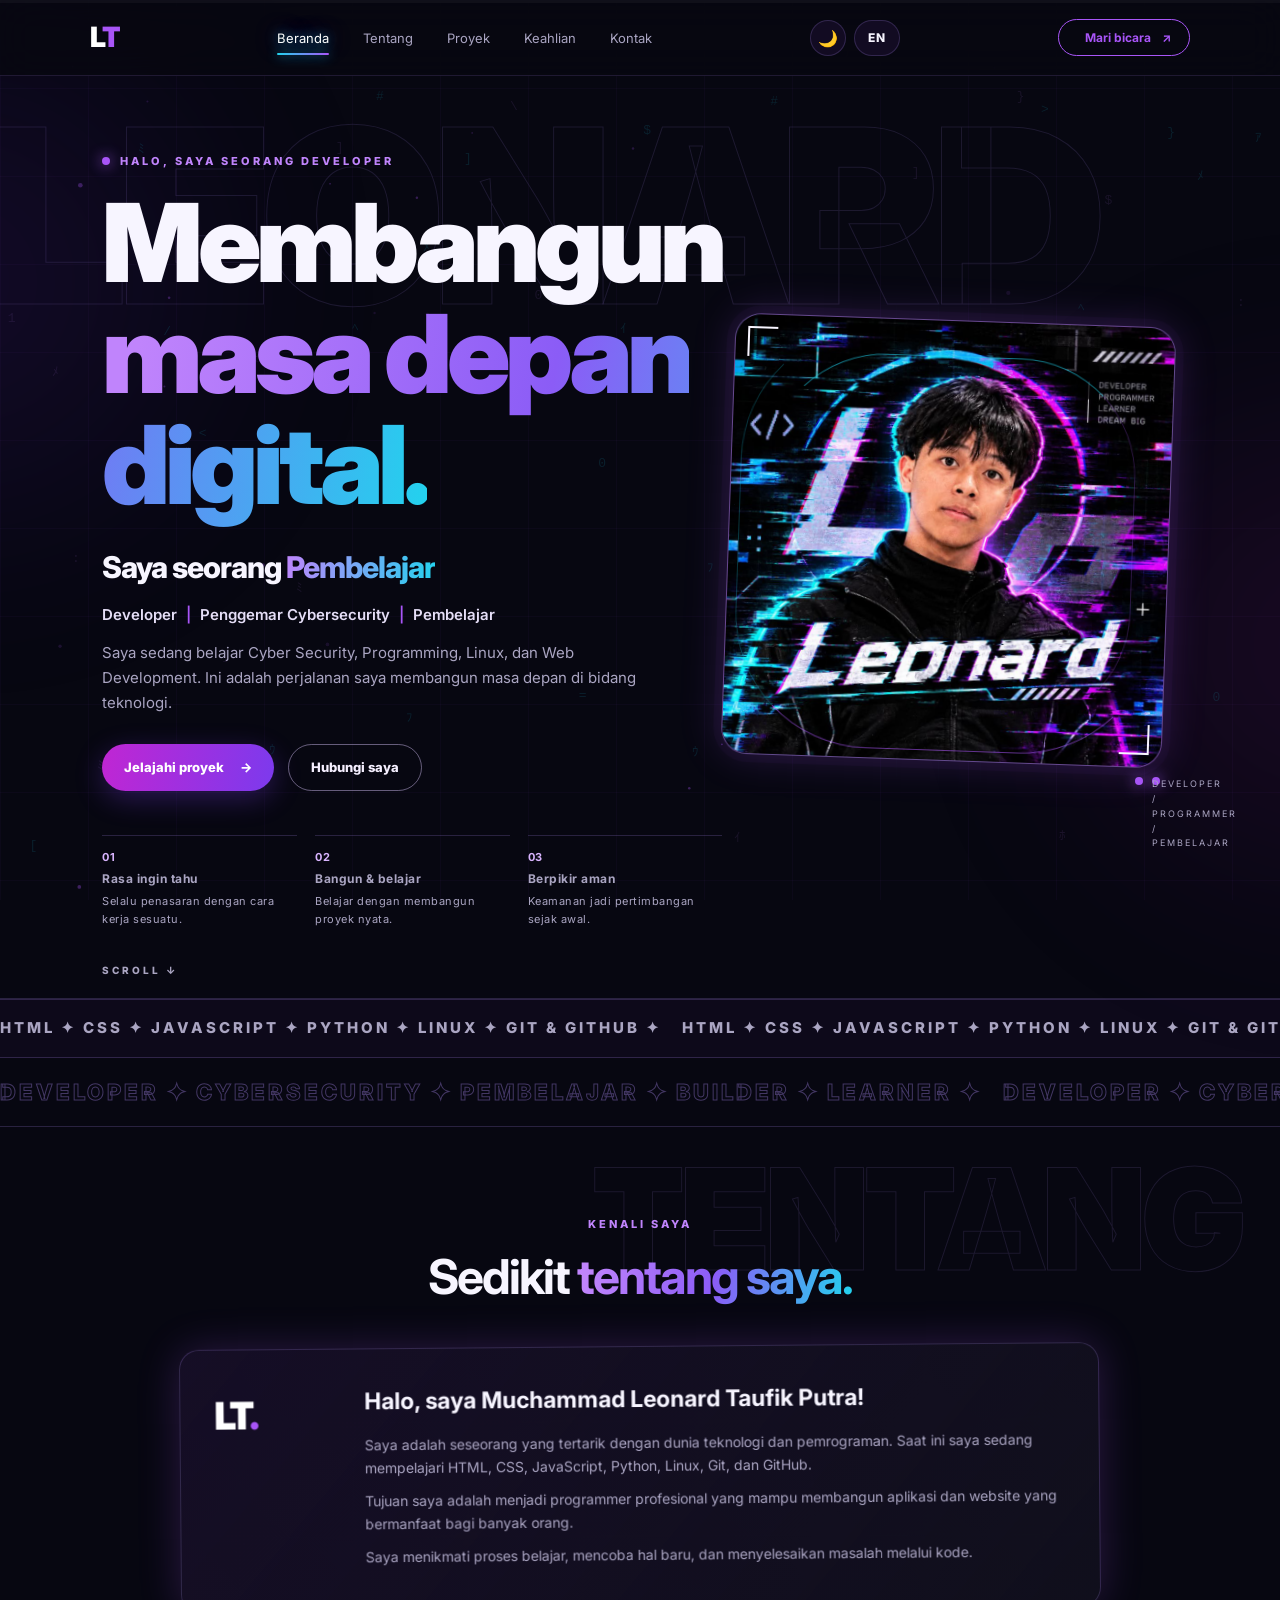
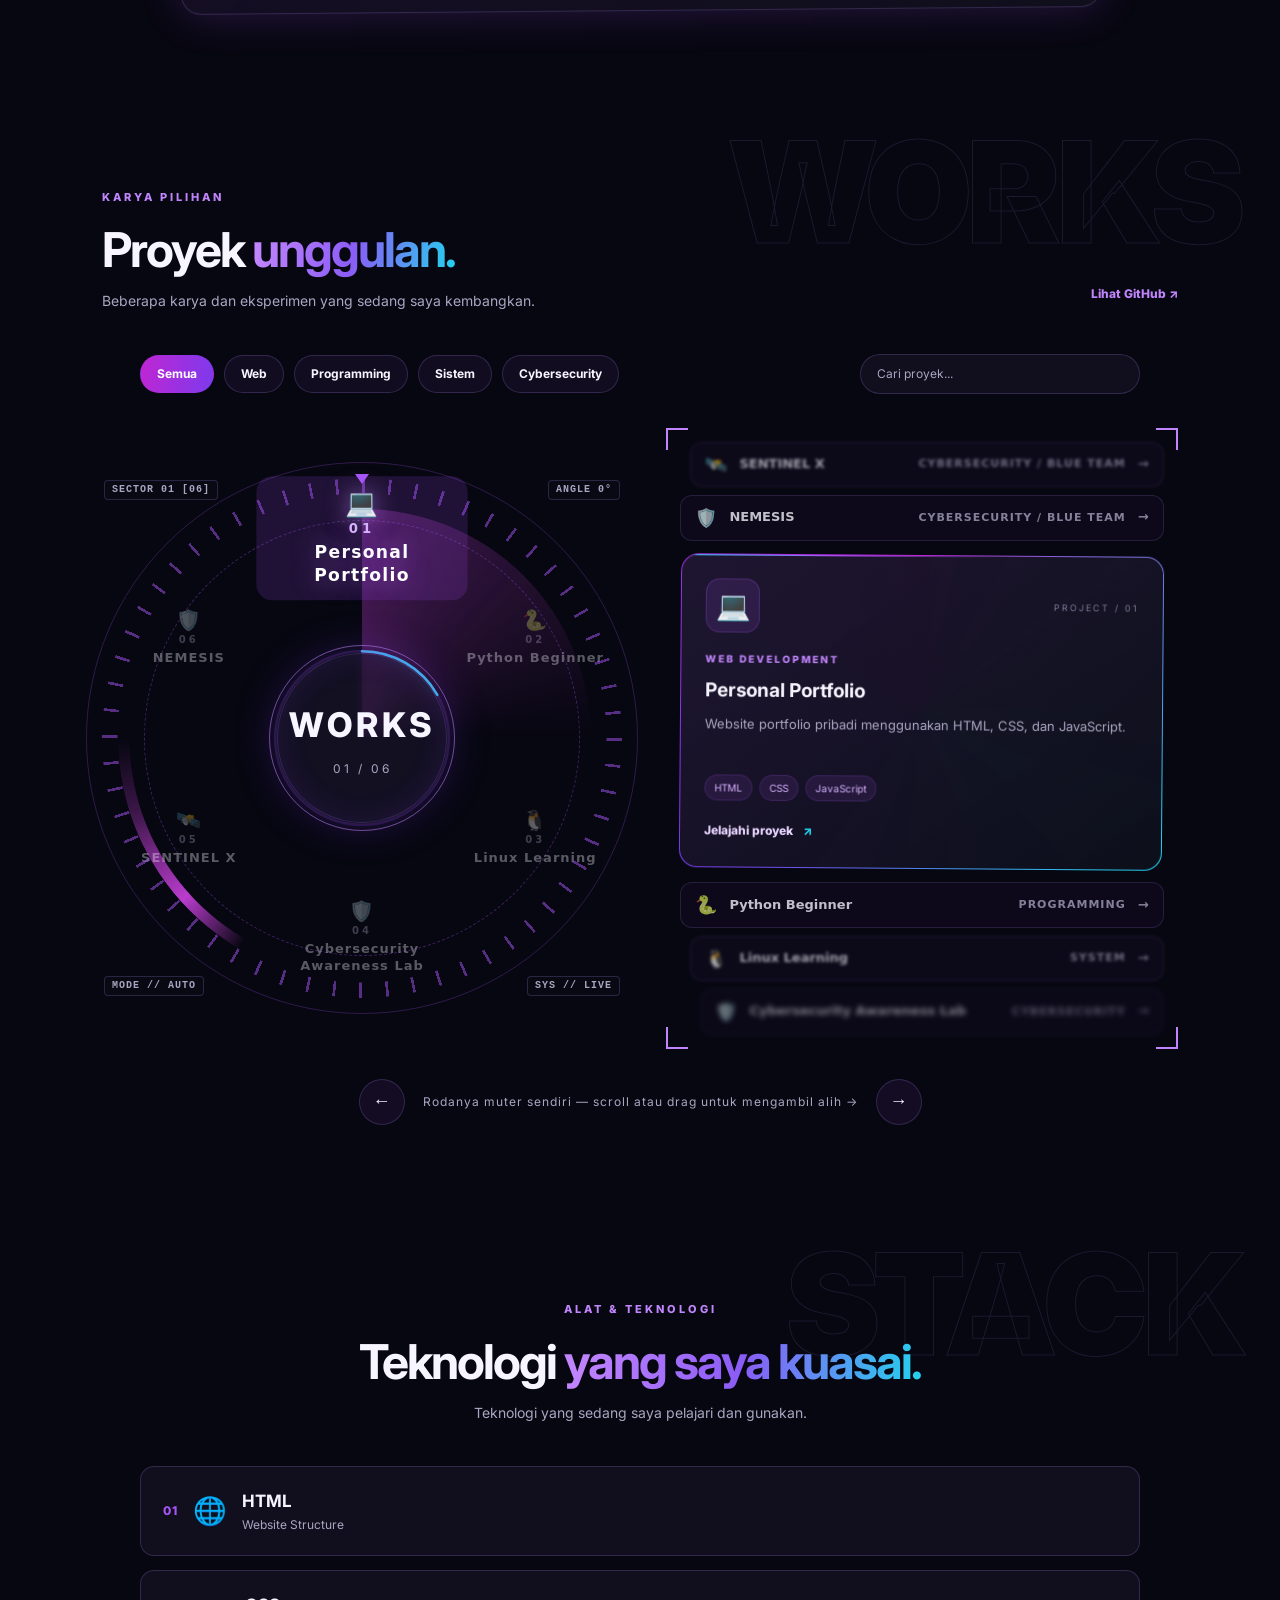
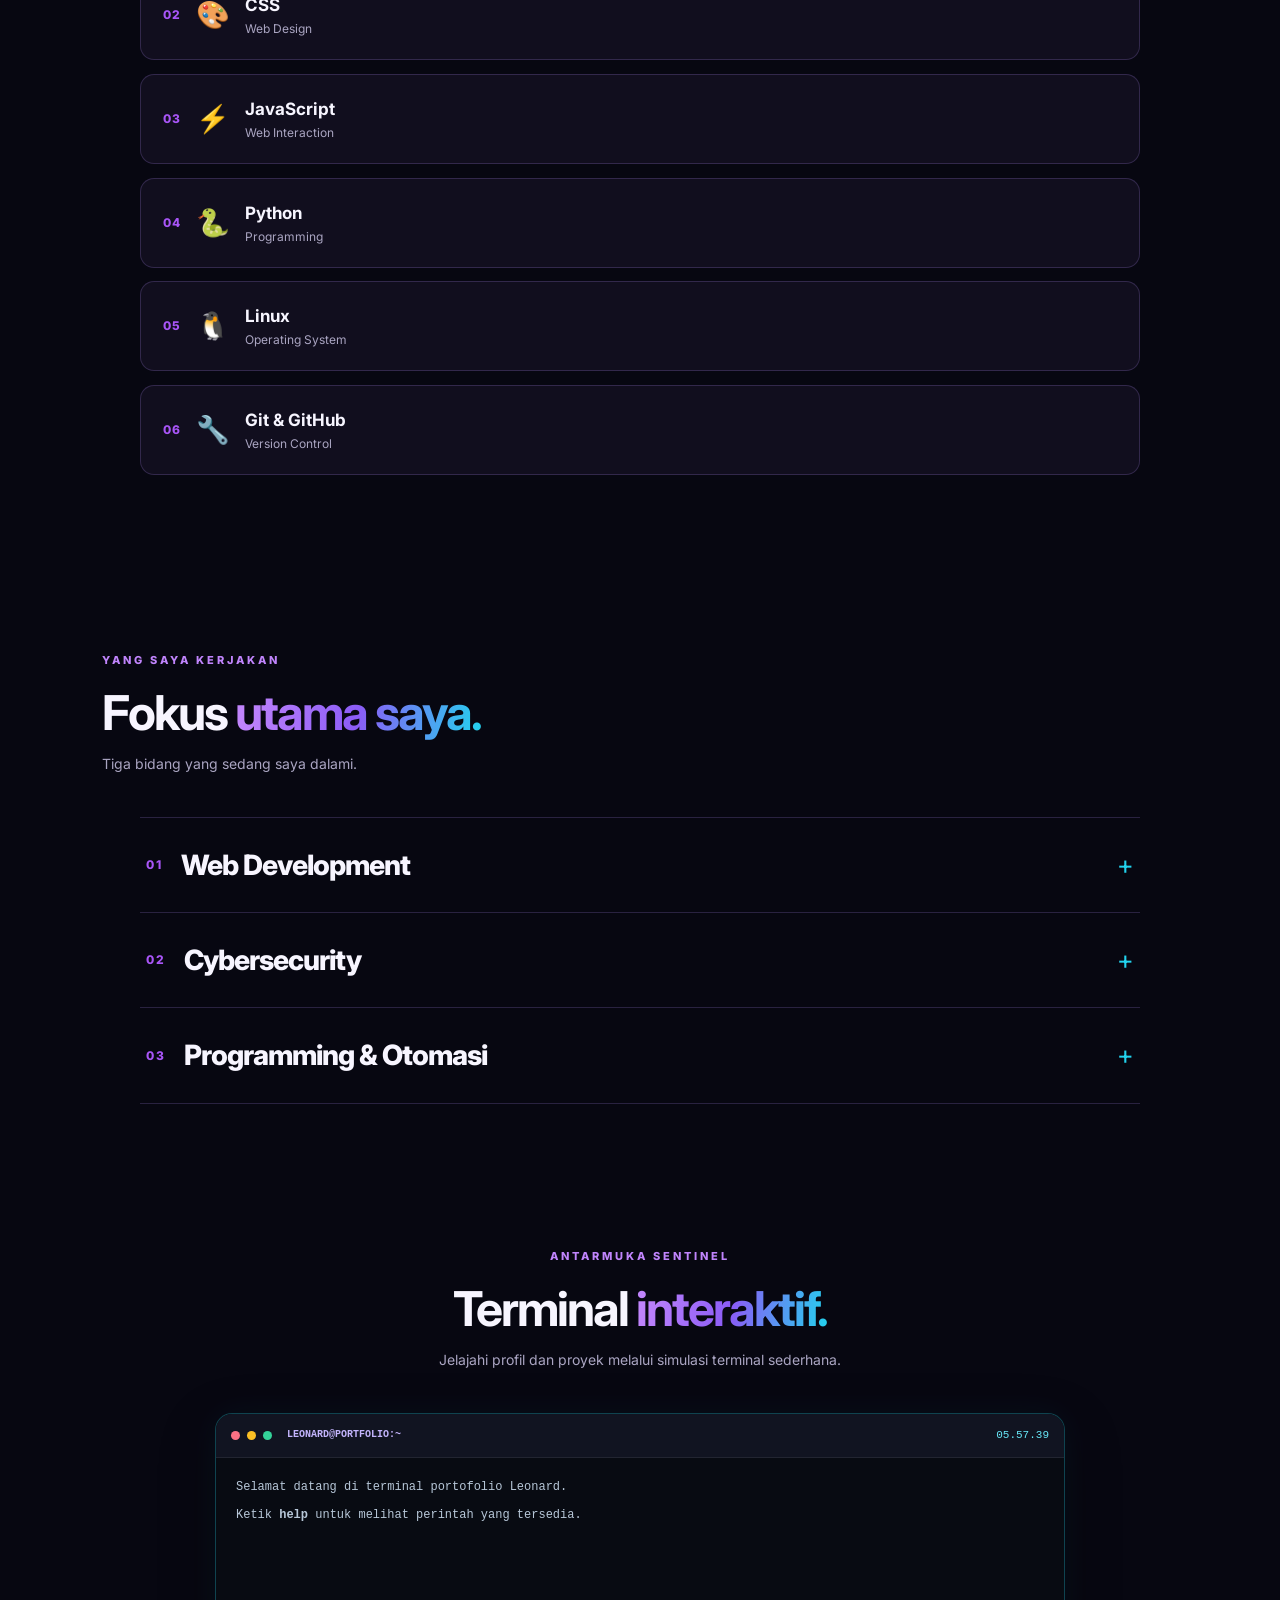
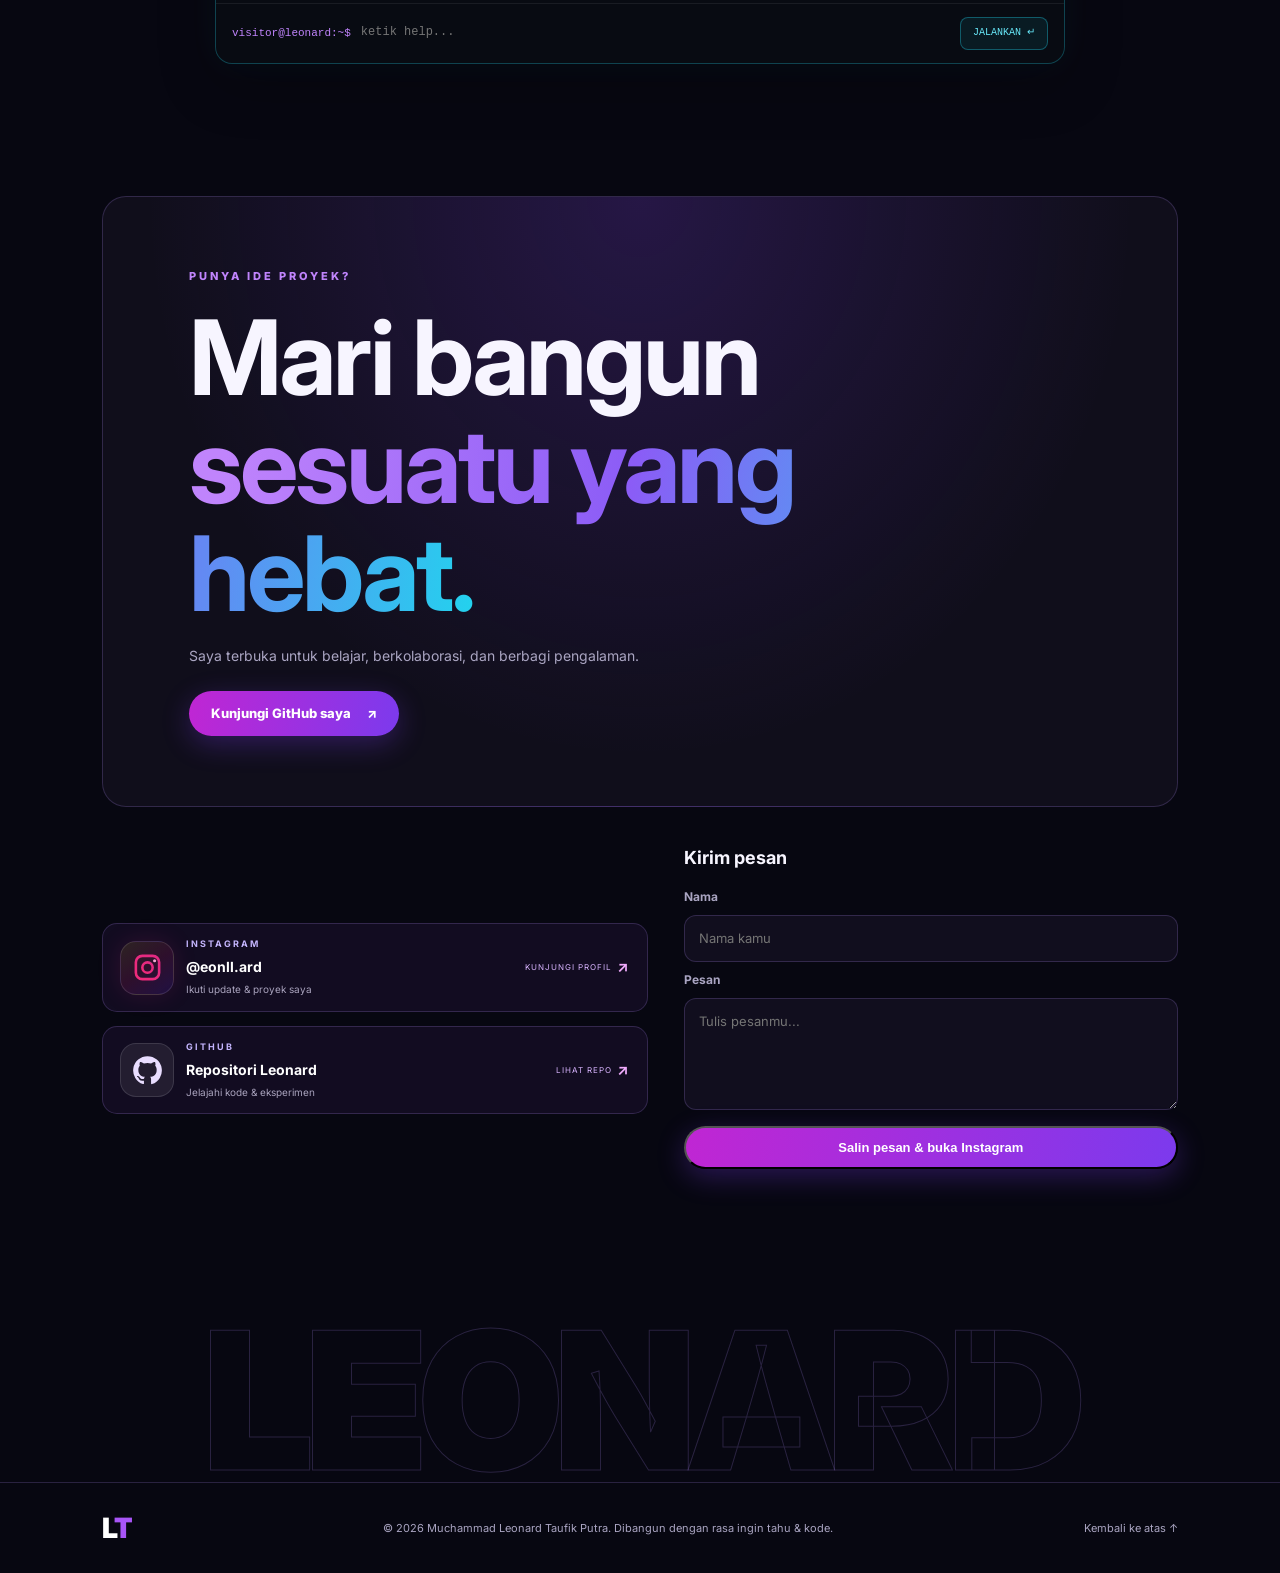
==== index.html @ 595b5cdd "Turn WORKS wheel into HUD dial: radar sweep, magenta arc, outer ring, live readouts, corner brackets" ====
<!DOCTYPE html>
<html lang="id" data-theme="dark">
<head>
  <meta charset="UTF-8">
  <meta name="viewport" content="width=device-width, initial-scale=1.0">
  <meta name="theme-color" content="#070711">
  <meta name="color-scheme" content="dark light">
  <meta name="description" content="Portfolio Muchammad Leonard Taufik Putra — Developer, programmer, and cybersecurity enthusiast.">
  <link rel="canonical" href="https://muchammadleonardtaufikputra-bot.github.io/portofolio/">
  <link rel="icon" type="image/svg+xml" href="favicon.svg">
  <meta property="og:type" content="website">
  <meta property="og:title" content="Muchammad Leonard Taufik Putra | Developer Portfolio">
  <meta property="og:description" content="Developer, programmer, and cybersecurity enthusiast. Lihat proyek, skill, dan eksperimen Leonard.">
  <meta property="og:url" content="https://muchammadleonardtaufikputra-bot.github.io/portofolio/">
  <meta property="og:image" content="https://muchammadleonardtaufikputra-bot.github.io/portofolio/images/profile.jpg">
  <meta name="twitter:card" content="summary_large_image">
  <meta name="twitter:title" content="Muchammad Leonard Taufik Putra | Developer Portfolio">
  <meta name="twitter:description" content="Developer, programmer, and cybersecurity enthusiast.">
  <meta name="twitter:image" content="https://muchammadleonardtaufikputra-bot.github.io/portofolio/images/profile.jpg">
  <script type="application/ld+json">
  {"@context":"https://schema.org","@type":"Person","name":"Muchammad Leonard Taufik Putra","alternateName":"Leon","jobTitle":"Developer","description":"Developer, programmer, and cybersecurity enthusiast.","url":"https://muchammadleonardtaufikputra-bot.github.io/portofolio/","sameAs":["https://github.com/muchammadleonardtaufikputra-bot","https://www.instagram.com/eonll.ard/"]}
  </script>
  <title>Muchammad Leonard Taufik Putra | Developer Portfolio</title>
  <script>
    // Apply saved theme + language before first paint (no flash).
    try {
      var savedTheme = localStorage.getItem("leon-theme");
      if (savedTheme === "light" || savedTheme === "dark") document.documentElement.setAttribute("data-theme", savedTheme);
      var savedLang = localStorage.getItem("leon-lang");
      if (savedLang === "en" || savedLang === "id") document.documentElement.setAttribute("lang", savedLang);
    } catch (e) {}
  </script>
  <link rel="preconnect" href="https://fonts.googleapis.com">
  <link rel="preconnect" href="https://fonts.gstatic.com" crossorigin>
  <link href="https://fonts.googleapis.com/css2?family=Inter:wght@400;500;600;700;800;900&display=swap" rel="stylesheet">
  <link rel="stylesheet" href="style.css?v=hud-v1">
</head>
<body>
  <canvas id="glitchBg" class="glitch-bg" aria-hidden="true"></canvas>
  <a class="skip-link" href="#main" data-i18n="skip.content">Lewati ke konten</a>
  <div class="scroll-progress" aria-hidden="true"><span id="scrollProgress"></span></div>
  <div class="ambient ambient-one" aria-hidden="true"></div>
  <div class="ambient ambient-two" aria-hidden="true"></div>
  <div class="cursor-glow" aria-hidden="true"></div>
  <nav class="navbar">
    <a href="#home" class="logo" aria-label="Leonard, home">L<span>T</span></a>
    <button class="menu-toggle" id="menuToggle" aria-label="Buka menu" aria-expanded="false">☰</button>
    <ul class="nav-links" id="navLinks">
      <li><a href="#home" data-i18n="nav.home">Beranda</a></li><li><a href="#about" data-i18n="nav.about">Tentang</a></li><li><a href="#projects" data-i18n="nav.projects">Proyek</a></li><li><a href="#skills" data-i18n="nav.skills">Keahlian</a></li><li><a href="#contact" data-i18n="nav.contact">Kontak</a></li>
    </ul>
    <div class="nav-controls">
      <button class="icon-toggle" id="themeToggle" type="button" aria-label="Ubah ke tema terang" title="Tema">🌙</button>
      <button class="lang-toggle" id="langToggle" type="button" aria-label="Ubah bahasa ke English" title="Bahasa">EN</button>
    </div>
    <a class="nav-cta" href="#contact"><span data-i18n="nav.cta">Mari bicara</span> <span>↗</span></a>
  </nav>
  <main id="main">
    <section class="hero" id="home">
      <div class="hero-ghost" aria-hidden="true">LEONARD</div>
      <div class="hero-content">
        <p class="eyebrow"><span class="status-dot"></span> <span data-i18n="hero.eyebrow">HALO, SAYA SEORANG DEVELOPER</span></p>
        <h1 data-i18n-html="hero.title">Membangun<br><span>masa depan digital.</span></h1>
        <p class="hero-roles"><span data-i18n="hero.rolesLabel">Saya seorang</span> <span class="role-rotator" id="roleRotator">Developer</span></p>
        <h2 data-i18n-html="hero.subtitle">Developer <i>|</i> Penggemar Cybersecurity <i>|</i> Pembelajar</h2>
        <p class="hero-description" data-i18n="hero.description">Saya membangun kemampuan di bidang programming, web development, dan cybersecurity. Selalu belajar, bereksperimen, dan mengubah ide menjadi karya nyata.</p>
        <div class="hero-buttons">
          <a href="#projects" class="btn primary"><span data-i18n="hero.explore">Jelajahi proyek</span> <span>→</span></a>
          <a href="#contact" class="btn secondary" data-i18n="hero.contact">Hubungi saya</a>
        </div>
        <div class="hero-meta"><span class="hero-meta-item"><b>01</b><strong data-i18n="hero.meta1">Rasa ingin tahu</strong><small data-i18n="hero.meta1desc">Selalu penasaran dengan cara kerja sesuatu.</small></span><span class="hero-meta-item"><b>02</b><strong data-i18n="hero.meta2">Bangun &amp; belajar</strong><small data-i18n="hero.meta2desc">Belajar dengan membangun proyek nyata.</small></span><span class="hero-meta-item"><b>03</b><strong data-i18n="hero.meta3">Berpikir aman</strong><small data-i18n="hero.meta3desc">Keamanan jadi pertimbangan sejak awal.</small></span></div>
      </div>
      <div class="hero-visual">
        <div class="visual-grid" aria-hidden="true"></div>
        <div class="portrait-frame">
          <div class="portrait-glow" aria-hidden="true"></div>
          <div class="portrait-orbit orbit-one" aria-hidden="true"></div><div class="portrait-orbit orbit-two" aria-hidden="true"></div><div class="portrait-scan" aria-hidden="true"></div>
          <img src="images/901472245_1493559992631136_4888158295140287447_n.jpg" alt="Foto profil Leonard" class="portrait" fetchpriority="high" decoding="async" onerror="this.hidden=true;this.nextElementSibling.hidden=false"><video class="portrait portrait-fallback" autoplay muted loop playsinline aria-label="Video profil cadangan" hidden><source src="images/profile.mp4" type="video/mp4"></video>
          <span class="frame-corner corner-tl"></span><span class="frame-corner corner-br"></span>
        </div>
        <p class="visual-caption"><span></span> <span data-i18n="hero.caption">DEVELOPER / PROGRAMMER / PEMBELAJAR</span></p>
      </div>
      <a class="hero-scroll" href="#about"><span data-i18n="hero.scroll">SCROLL ↓</span></a>
    </section>

    <div class="tech-marquee" aria-hidden="true"><div class="marquee-track"><span>HTML ✦ CSS ✦ JAVASCRIPT ✦ PYTHON ✦ LINUX ✦ GIT &amp; GITHUB ✦&nbsp;</span><span>HTML ✦ CSS ✦ JAVASCRIPT ✦ PYTHON ✦ LINUX ✦ GIT &amp; GITHUB ✦&nbsp;</span></div></div>
    <div class="tech-marquee marquee-reverse" aria-hidden="true"><div class="marquee-track"><span>DEVELOPER ✦ CYBERSECURITY ✦ PEMBELAJAR ✦ BUILDER ✦ LEARNER ✦&nbsp;</span><span>DEVELOPER ✦ CYBERSECURITY ✦ PEMBELAJAR ✦ BUILDER ✦ LEARNER ✦&nbsp;</span></div></div>

    <section class="section about" id="about">
      <div class="ghost-word" aria-hidden="true">TENTANG</div>
      <div class="section-heading"><p class="eyebrow" data-i18n="about.eyebrow">KENALI SAYA</p><h2 data-i18n-html="about.heading">Sedikit <span>tentang saya.</span></h2></div>
      <div class="about-card">
        <div class="about-mark">LT<span>.</span></div>
        <div><h3 data-i18n="about.title">Halo, saya Muchammad Leonard Taufik Putra!</h3>
          <p data-i18n="about.p1">Saya tertarik dengan dunia teknologi, pemrograman, dan keamanan digital. Saat ini saya terus mengembangkan kemampuan HTML, CSS, JavaScript, Python, Linux, Git, dan GitHub.</p>
          <p data-i18n="about.p2">Tujuan saya adalah menjadi developer yang mampu membangun aplikasi dan website yang bermanfaat, sekaligus memahami bagaimana menjaga sistem tetap aman.</p>
          <p data-i18n="about.p3">Saya menikmati proses belajar, mencoba hal baru, dan menyelesaikan masalah melalui kode.</p>
        </div>
      </div>
    </section>

    <section class="section" id="projects">
      <div class="ghost-word" aria-hidden="true">WORKS</div>
      <div class="section-heading section-heading-row"><div><p class="eyebrow" data-i18n="projects.eyebrow">KARYA PILIHAN</p><h2 data-i18n-html="projects.heading">Proyek <span>unggulan.</span></h2><p data-i18n="projects.sub">Beberapa karya dan eksperimen yang sedang saya kembangkan.</p></div><a class="text-link" href="https://github.com/muchammadleonardtaufikputra-bot?tab=repositories" target="_blank" rel="noopener noreferrer"><span data-i18n="projects.github">Lihat GitHub</span> ↗</a></div>
      <div class="filter-bar" role="group" aria-label="Filter proyek">
        <button class="filter-chip is-active" type="button" data-filter="all" data-i18n="filter.all">Semua</button>
        <button class="filter-chip" type="button" data-filter="web" data-i18n="filter.web">Web</button>
        <button class="filter-chip" type="button" data-filter="programming" data-i18n="filter.programming">Programming</button>
        <button class="filter-chip" type="button" data-filter="system" data-i18n="filter.system">Sistem</button>
        <button class="filter-chip" type="button" data-filter="cyber" data-i18n="filter.cyber">Cybersecurity</button>
        <input class="filter-search" id="projectSearch" type="search" data-i18n-placeholder="filter.search" placeholder="Cari proyek..." aria-label="Cari proyek">
      </div>
      <p class="filter-empty" id="filterEmpty" hidden data-i18n="filter.empty">Tidak ada proyek yang cocok.</p>
      <div class="works-wheel-wrap" id="worksWheelWrap">
        <div class="works-wheel" id="worksWheel" tabindex="0" role="group" data-i18n-aria="projects.wheelGroup" aria-label="Roda proyek — scroll atau drag untuk ganti proyek">
          <div class="wheel-sweep" aria-hidden="true"></div>
          <div class="wheel-arc" aria-hidden="true"></div>
          <div class="wheel-ring" id="wheelRing"></div>
          <div class="wheel-ticks" aria-hidden="true"></div>
          <svg class="wheel-progress" viewBox="0 0 180 180" aria-hidden="true"><defs><linearGradient id="progressGrad" x1="0" y1="0" x2="1" y2="1"><stop offset="0" stop-color="#c026d3"/><stop offset="1" stop-color="#22d3ee"/></linearGradient></defs><circle class="wheel-progress-track" cx="90" cy="90" r="84"/><circle class="wheel-progress-fill" id="wheelProgressFill" cx="90" cy="90" r="84"/></svg>
          <div class="wheel-center" aria-hidden="true"><span class="wheel-center-label">WORKS</span><span class="wheel-center-count" id="wheelCount">01 / 06</span></div>
          <span class="hud-readout hud-tl" id="hudSector">SECTOR 01 [06]</span>
          <span class="hud-readout hud-tr" id="hudAngle">ANGLE 0°</span>
          <span class="hud-readout hud-bl" id="hudMode">MODE // MANUAL</span>
          <span class="hud-readout hud-br">SYS // LIVE</span>
        </div>
        <div class="works-detail" id="worksDetail" aria-live="polite"></div>
      </div>
      <div class="wheel-controls">
        <button class="wheel-arrow" id="wheelPrev" type="button" data-i18n-aria="projects.prev" aria-label="Proyek sebelumnya">←</button>
        <p class="wheel-hint" data-i18n="projects.wheelHint">Scroll atau drag roda untuk ganti proyek →</p>
        <button class="wheel-arrow" id="wheelNext" type="button" data-i18n-aria="projects.next" aria-label="Proyek berikutnya">→</button>
      </div>
    </section>

    <section class="section" id="skills">
      <div class="ghost-word" aria-hidden="true">STACK</div>
      <div class="section-heading"><p class="eyebrow" data-i18n="skills.eyebrow">ALAT &amp; TEKNOLOGI</p><h2 data-i18n-html="skills.heading">Teknologi <span>yang saya kuasai.</span></h2><p data-i18n="skills.sub">Teknologi yang sedang saya pelajari dan gunakan.</p></div>
      <div class="skills-grid"></div>
    </section>

    <section class="section services" id="services">
      <div class="section-heading section-heading-row"><div><p class="eyebrow" data-i18n="services.eyebrow">YANG SAYA KERJAKAN</p><h2 data-i18n-html="services.heading">Fokus <span>utama saya.</span></h2><p data-i18n="services.sub">Tiga bidang yang sedang saya dalami.</p></div></div>
      <div class="services-list">
        <div class="service-item"><button class="service-head" type="button" aria-expanded="false"><span class="service-index">01</span><span class="service-title" data-i18n="services.item1.title">Web Development</span><span class="service-plus" aria-hidden="true">+</span></button><div class="service-body"><p data-i18n="services.item1.desc">Membangun website dengan HTML, CSS, dan JavaScript — dari portfolio sampai halaman interaktif.</p></div></div>
        <div class="service-item"><button class="service-head" type="button" aria-expanded="false"><span class="service-index">02</span><span class="service-title" data-i18n="services.item2.title">Cybersecurity</span><span class="service-plus" aria-hidden="true">+</span></button><div class="service-body"><p data-i18n="services.item2.desc">Mempelajari cara kerja serangan dan pertahanan: phishing awareness, monitoring keamanan, dan eksperimen red-team.</p></div></div>
        <div class="service-item"><button class="service-head" type="button" aria-expanded="false"><span class="service-index">03</span><span class="service-title" data-i18n="services.item3.title">Programming &amp; Otomasi</span><span class="service-plus" aria-hidden="true">+</span></button><div class="service-body"><p data-i18n="services.item3.desc">Latihan Python dan scripting untuk mengotomasi tugas dan membangun tools kecil.</p></div></div>
      </div>
    </section>



    <section class="section terminal-section" id="terminal">
      <div class="section-heading"><p class="eyebrow" data-i18n="terminal.eyebrow">ANTARMUKA SENTINEL</p><h2 data-i18n-html="terminal.heading">Terminal <span>interaktif.</span></h2><p data-i18n="terminal.sub">Jelajahi profil dan proyek melalui simulasi terminal sederhana.</p></div>
      <div class="terminal-window"><div class="terminal-bar"><span></span><span></span><span></span><b>LEONARD@PORTFOLIO:~</b><time id="liveClock">--:--:--</time></div><div class="terminal-output" id="terminalOutput" aria-live="polite"><p data-i18n="terminal.welcome1">Selamat datang di terminal portofolio Leonard.</p><p data-i18n-html="terminal.welcome2">Ketik <strong>help</strong> untuk melihat perintah yang tersedia.</p></div><form class="terminal-form" id="terminalForm"><label for="terminalInput">visitor@leonard:~$</label><input id="terminalInput" autocomplete="off" spellcheck="false" placeholder="ketik help..." data-i18n-placeholder="terminal.placeholder" aria-label="Terminal command"><button type="submit" data-i18n="terminal.run">JALANKAN ↵</button></form></div>
    </section>

    <section class="section contact" id="contact">
      <div class="contact-panel"><p class="eyebrow" data-i18n="contact.eyebrow">PUNYA IDE PROYEK?</p><h2 data-i18n-html="contact.heading">Mari bangun<br><span>sesuatu yang hebat.</span></h2><p data-i18n="contact.description">Saya terbuka untuk belajar, berkolaborasi, dan berbagi pengalaman.</p><a class="btn primary" href="https://github.com/muchammadleonardtaufikputra-bot" target="_blank" rel="noopener noreferrer"><span data-i18n="contact.githubBtn">Kunjungi GitHub saya</span> <span>↗</span></a></div>
      <div class="contact-lower"><div class="social-links" aria-label="Social media">
        <a class="social-link instagram-link" href="https://www.instagram.com/eonll.ard/" target="_blank" rel="noopener noreferrer" aria-label="Visit Instagram @eonll.ard">
          <span class="social-logo instagram-logo" aria-hidden="true"><svg viewBox="0 0 24 24" fill="none"><rect x="3" y="3" width="18" height="18" rx="5" stroke="url(#ig-gradient)" stroke-width="2"/><circle cx="12" cy="12" r="4" stroke="url(#ig-gradient)" stroke-width="2"/><circle cx="17.5" cy="6.8" r="1.2" fill="#F9A8D4"/><defs><linearGradient id="ig-gradient" x1="3" y1="21" x2="21" y2="3"><stop stop-color="#F9CE34"/><stop offset=".48" stop-color="#EE2A7B"/><stop offset="1" stop-color="#6228D7"/></linearGradient></defs></svg></span>
          <span class="social-copy"><b>INSTAGRAM</b><strong>@eonll.ard</strong><small data-i18n="social.igSmall">Ikuti update &amp; proyek saya</small></span><span class="social-cta"><span data-i18n="social.igCta">KUNJUNGI PROFIL</span> <b>↗</b></span>
        </a>
        <a class="social-link github-link" href="https://github.com/muchammadleonardtaufikputra-bot" target="_blank" rel="noopener noreferrer" aria-label="Visit GitHub profile">
          <span class="social-logo github-logo" aria-hidden="true"><svg viewBox="0 0 24 24" fill="currentColor"><path d="M12 .9a11.1 11.1 0 0 0-3.51 21.63c.55.1.76-.24.76-.54v-2.1c-3.1.67-3.76-1.32-3.76-1.32-.5-1.28-1.24-1.62-1.24-1.62-1.01-.69.08-.68.08-.68 1.12.08 1.71 1.15 1.71 1.15 1 1.7 2.62 1.21 3.26.93.1-.72.39-1.21.71-1.49-2.48-.28-5.09-1.24-5.09-5.52 0-1.22.44-2.22 1.15-3-.12-.28-.5-1.42.11-2.96 0 0 .94-.3 3.05 1.14a10.6 10.6 0 0 1 5.56 0c2.12-1.44 3.05-1.14 3.05-1.14.61 1.54.23 2.68.11 2.96.72.78 1.15 1.78 1.15 3 0 4.29-2.61 5.23-5.1 5.51.4.35.76 1.03.76 2.08v3.06c0 .3.2.65.77.54A11.1 11.1 0 0 0 12 .9Z"/></svg></span>
          <span class="social-copy"><b>GITHUB</b><strong data-i18n="social.ghStrong">Repositori Leonard</strong><small data-i18n="social.ghSmall">Jelajahi kode &amp; eksperimen</small></span><span class="social-cta"><span data-i18n="social.ghCta">LIHAT REPO</span> <b>↗</b></span>
        </a>
      </div>
      <form class="contact-form" id="contactForm">
        <h3 data-i18n="contact.formTitle">Kirim pesan</h3>
        <label for="contactName" data-i18n="contact.nameLabel">Nama</label>
        <input id="contactName" type="text" autocomplete="name" data-i18n-placeholder="contact.namePh" placeholder="Nama kamu">
        <label for="contactMessage" data-i18n="contact.messageLabel">Pesan</label>
        <textarea id="contactMessage" rows="4" required data-i18n-placeholder="contact.messagePh" placeholder="Tulis pesanmu..."></textarea>
        <button class="btn primary" type="submit" data-i18n="contact.sendBtn">Salin pesan &amp; buka Instagram</button>
        <p class="form-status" id="formStatus" role="status" aria-live="polite"></p>
      </form></div>
    </section>
  </main>
  <div class="footer-giant" aria-hidden="true">LEONARD</div>
  <footer class="footer"><a href="#home" class="logo">L<span>T</span></a><p data-i18n-html="footer.text">© <span id="year"></span> Muchammad Leonard Taufik Putra. Dibangun dengan rasa ingin tahu &amp; kode.</p><a href="#home" data-i18n="footer.top">Kembali ke atas ↑</a></footer>
  <button class="back-to-top" id="backToTop" type="button" aria-label="Kembali ke atas" data-i18n-aria="backTop.label" hidden>↑</button>
  <script>
    const esc = value => String(value ?? "").replace(/[&<>"']/g, c => ({"&":"&amp;","<":"&lt;",">":"&gt;",'"':"&quot;","'":"&#39;"}[c]));
    const I18N = {
      id: {
        "nav.home": "Beranda", "nav.about": "Tentang", "nav.projects": "Proyek", "nav.skills": "Keahlian", "nav.contact": "Kontak", "nav.cta": "Mari bicara",
        "hero.eyebrow": "HALO, SAYA SEORANG DEVELOPER",
        "hero.title": "Membangun<br><span>masa depan digital.</span>",
        "hero.subtitle": "Developer <i>|</i> Penggemar Cybersecurity <i>|</i> Pembelajar",
        "hero.description": "Saya membangun kemampuan di bidang programming, web development, dan cybersecurity. Selalu belajar, bereksperimen, dan mengubah ide menjadi karya nyata.",
        "hero.explore": "Jelajahi proyek", "hero.contact": "Hubungi saya",
        "hero.meta1": "Rasa ingin tahu", "hero.meta2": "Bangun & belajar", "hero.meta3": "Berpikir aman",
        "hero.meta1desc": "Selalu penasaran dengan cara kerja sesuatu.",
        "hero.meta2desc": "Belajar dengan membangun proyek nyata.",
        "hero.meta3desc": "Keamanan jadi pertimbangan sejak awal.",
        "hero.rolesLabel": "Saya seorang", "hero.role1": "Developer", "hero.role2": "Cybersecurity", "hero.role3": "Pembelajar",
        "hero.scroll": "SCROLL ↓",
        "services.eyebrow": "YANG SAYA KERJAKAN", "services.heading": "Fokus <span>utama saya.</span>", "services.sub": "Tiga bidang yang sedang saya dalami.",
        "services.item1.title": "Web Development", "services.item1.desc": "Membangun website dengan HTML, CSS, dan JavaScript — dari portfolio sampai halaman interaktif.",
        "services.item2.title": "Cybersecurity", "services.item2.desc": "Mempelajari cara kerja serangan dan pertahanan: phishing awareness, monitoring keamanan, dan eksperimen red-team.",
        "services.item3.title": "Programming & Otomasi", "services.item3.desc": "Latihan Python dan scripting untuk mengotomasi tugas dan membangun tools kecil.",
        "hero.caption": "DEVELOPER / PROGRAMMER / PEMBELAJAR",
        "about.eyebrow": "KENALI SAYA", "about.heading": "Sedikit <span>tentang saya.</span>", "about.title": "Halo, saya Muchammad Leonard Taufik Putra!",
        "about.p1": "Saya tertarik dengan dunia teknologi, pemrograman, dan keamanan digital. Saat ini saya terus mengembangkan kemampuan HTML, CSS, JavaScript, Python, Linux, Git, dan GitHub.",
        "about.p2": "Tujuan saya adalah menjadi developer yang mampu membangun aplikasi dan website yang bermanfaat, sekaligus memahami bagaimana menjaga sistem tetap aman.",
        "about.p3": "Saya menikmati proses belajar, mencoba hal baru, dan menyelesaikan masalah melalui kode.",
        "projects.eyebrow": "KARYA PILIHAN", "projects.heading": "Proyek <span>unggulan.</span>",
        "projects.sub": "Beberapa karya dan eksperimen yang sedang saya kembangkan.",
        "projects.github": "Lihat GitHub", "projects.explore": "Jelajahi proyek",
        "projects.wheelHint": "Rodanya muter sendiri — scroll atau drag untuk mengambil alih →",
        "projects.wheelGroup": "Roda proyek — scroll atau drag untuk ganti proyek",
        "projects.prev": "Proyek sebelumnya", "projects.next": "Proyek berikutnya",
        "skills.eyebrow": "ALAT & TEKNOLOGI", "skills.heading": "Teknologi <span>yang saya kuasai.</span>",
        "skills.sub": "Teknologi yang sedang saya pelajari dan gunakan.",
        "terminal.eyebrow": "ANTARMUKA SENTINEL", "terminal.heading": "Terminal <span>interaktif.</span>",
        "terminal.sub": "Jelajahi profil dan proyek melalui simulasi terminal sederhana.",
        "terminal.welcome1": "Selamat datang di terminal portofolio Leonard.",
        "terminal.welcome2": "Ketik <strong>help</strong> untuk melihat perintah yang tersedia.",
        "terminal.placeholder": "ketik help...", "terminal.run": "JALANKAN ↵",
        "contact.eyebrow": "PUNYA IDE PROYEK?", "contact.heading": "Mari bangun<br><span>sesuatu yang hebat.</span>",
        "contact.description": "Saya terbuka untuk belajar, berkolaborasi, dan berbagi pengalaman.",
        "contact.githubBtn": "Kunjungi GitHub saya",
        "social.igSmall": "Ikuti update & proyek saya", "social.igCta": "KUNJUNGI PROFIL",
        "social.ghStrong": "Repositori Leonard", "social.ghSmall": "Jelajahi kode & eksperimen", "social.ghCta": "LIHAT REPO",
        "footer.text": "© <span id=\"year\">{year}</span> Muchammad Leonard Taufik Putra. Dibangun dengan rasa ingin tahu & kode.",
        "footer.top": "Kembali ke atas ↑",
        "skip.content": "Lewati ke konten",
        "filter.all": "Semua", "filter.web": "Web", "filter.programming": "Programming", "filter.system": "Sistem", "filter.cyber": "Cybersecurity",
        "filter.search": "Cari proyek...", "filter.empty": "Tidak ada proyek yang cocok.",
        "contact.formTitle": "Kirim pesan", "contact.nameLabel": "Nama", "contact.namePh": "Nama kamu",
        "contact.messageLabel": "Pesan", "contact.messagePh": "Tulis pesanmu...",
        "contact.sendBtn": "Salin pesan & buka Instagram",
        "contact.copied": "Pesan disalin! Tempel di DM Instagram.",
        "contact.needMessage": "Tulis pesan dulu ya.",
        "backTop.label": "Kembali ke atas",
        "menu.label": "Buka menu", "portrait.alt": "Foto profil Leonard",
        "theme.toLight": "Ubah ke tema terang", "theme.toDark": "Ubah ke tema gelap",
        "lang.label": "Ubah bahasa ke English"
      },
      en: {
        "nav.home": "Home", "nav.about": "About", "nav.projects": "Projects", "nav.skills": "Skills", "nav.contact": "Contact", "nav.cta": "Let's talk",
        "hero.eyebrow": "HELLO, I'M A DEVELOPER",
        "hero.title": "Building my<br><span>digital future.</span>",
        "hero.subtitle": "Developer <i>|</i> Cybersecurity Enthusiast <i>|</i> Learner",
        "hero.description": "I'm building skills in programming, web development, and cybersecurity. Always learning, experimenting, and turning ideas into real work.",
        "hero.explore": "Explore projects", "hero.contact": "Get in touch",
        "hero.meta1": "Curious mind", "hero.meta2": "Build & learn", "hero.meta3": "Think securely",
        "hero.meta1desc": "Always curious about how things work.",
        "hero.meta2desc": "Learning by building real projects.",
        "hero.meta3desc": "Security considered from the start.",
        "hero.rolesLabel": "I am a", "hero.role1": "Developer", "hero.role2": "Cybersecurity", "hero.role3": "Learner",
        "hero.scroll": "SCROLL ↓",
        "services.eyebrow": "WHAT I DO", "services.heading": "My main <span>focus.</span>", "services.sub": "Three areas I'm currently exploring.",
        "services.item1.title": "Web Development", "services.item1.desc": "Building websites with HTML, CSS, and JavaScript — from portfolios to interactive pages.",
        "services.item2.title": "Cybersecurity", "services.item2.desc": "Learning how attacks and defenses work: phishing awareness, security monitoring, and red-team experiments.",
        "services.item3.title": "Programming & Automation", "services.item3.desc": "Python practice and scripting to automate tasks and build small tools.",
        "hero.caption": "DEVELOPER / PROGRAMMER / LEARNER",
        "about.eyebrow": "GET TO KNOW ME", "about.heading": "A little <span>about me.</span>", "about.title": "Hi, I am Muchammad Leonard Taufik Putra!",
        "about.p1": "I'm interested in technology, programming, and digital security. Right now I'm building my skills in HTML, CSS, JavaScript, Python, Linux, Git, and GitHub.",
        "about.p2": "My goal is to become a developer who can build useful applications and websites, while understanding how to keep systems secure.",
        "about.p3": "I enjoy learning, trying new things, and solving problems through code.",
        "projects.eyebrow": "SELECTED WORK", "projects.heading": "Featured <span>projects.</span>",
        "projects.sub": "Some of the work and experiments I'm currently building.",
        "projects.github": "View GitHub", "projects.explore": "Explore project",
        "projects.wheelHint": "The wheel spins on its own — scroll or drag to take over →",
        "projects.wheelGroup": "Project wheel — scroll or drag to cycle projects",
        "projects.prev": "Previous project", "projects.next": "Next project",
        "skills.eyebrow": "TOOLS & TECHNOLOGIES", "skills.heading": "My tech <span>stack.</span>",
        "skills.sub": "The technologies I'm learning and using.",
        "terminal.eyebrow": "SENTINEL INTERFACE", "terminal.heading": "Interactive <span>terminal.</span>",
        "terminal.sub": "Explore my profile and projects through a simple simulated terminal.",
        "terminal.welcome1": "Welcome to Leonard's portfolio terminal.",
        "terminal.welcome2": "Type <strong>help</strong> to see available commands.",
        "terminal.placeholder": "type help...", "terminal.run": "RUN ↵",
        "contact.eyebrow": "HAVE A PROJECT IN MIND?", "contact.heading": "Let's build<br><span>something great.</span>",
        "contact.description": "I'm open to learning, collaborating, and sharing experiences.",
        "contact.githubBtn": "Visit my GitHub",
        "social.igSmall": "Follow my updates & projects", "social.igCta": "VISIT PROFILE",
        "social.ghStrong": "Leonard's repositories", "social.ghSmall": "Explore code & experiments", "social.ghCta": "VIEW REPOS",
        "footer.text": "© <span id=\"year\">{year}</span> Muchammad Leonard Taufik Putra. Built with curiosity & code.",
        "footer.top": "Back to top ↑",
        "skip.content": "Skip to content",
        "filter.all": "All", "filter.web": "Web", "filter.programming": "Programming", "filter.system": "System", "filter.cyber": "Cybersecurity",
        "filter.search": "Search projects...", "filter.empty": "No projects match.",
        "contact.formTitle": "Send a message", "contact.nameLabel": "Name", "contact.namePh": "Your name",
        "contact.messageLabel": "Message", "contact.messagePh": "Write your message...",
        "contact.sendBtn": "Copy message & open Instagram",
        "contact.copied": "Message copied! Paste it in the Instagram DM.",
        "contact.needMessage": "Write a message first.",
        "backTop.label": "Back to top",
        "menu.label": "Open menu", "portrait.alt": "Leonard's profile photo",
        "theme.toLight": "Switch to light theme", "theme.toDark": "Switch to dark theme",
        "lang.label": "Switch language to Indonesian"
      }
    };
    let currentLang = document.documentElement.lang === "en" ? "en" : "id";
    let portfolioData = null;
    const t = key => (I18N[currentLang] && I18N[currentLang][key]) || I18N.id[key] || key;
    function pickText(item, field) {
      if (!item) return "";
      if (currentLang === "en" && item[field + "_en"]) return item[field + "_en"];
      return item[field] || "";
    }
    let allProjects = [];
    let activeFilter = "all";
    let projectQuery = "";
    const GITHUB_REPOS = "https://github.com/muchammadleonardtaufikputra-bot?tab=repositories";
    function projectMatchesFilter(project) {
      const cat = (project.category || "").toUpperCase();
      if (activeFilter === "web" && !cat.includes("WEB")) return false;
      if (activeFilter === "programming" && !cat.includes("PROGRAMMING")) return false;
      if (activeFilter === "system" && !cat.includes("SYSTEM")) return false;
      if (activeFilter === "cyber" && !cat.includes("CYBERSECURITY")) return false;
      if (projectQuery) {
        const hay = [project.title, pickText(project, "description"), (project.tags || []).join(" "), project.category].join(" ").toLowerCase();
        if (!hay.includes(projectQuery)) return false;
      }
      return true;
    }
    const worksWheel = document.getElementById("worksWheel");
    const wheelRing = document.getElementById("wheelRing");
    const worksDetail = document.getElementById("worksDetail");
    const wheelCount = document.getElementById("wheelCount");
    const wheelWrap = document.getElementById("worksWheelWrap");
    const hudSector = document.getElementById("hudSector");
    const hudAngle = document.getElementById("hudAngle");
    const hudMode = document.getElementById("hudMode");
    let currentList = [];
    let wheelIndex = 0;
    let wheelRot = 0;
    let autoTimer = 0, resumeTimer = 0, wheelInView = false, wheelDragging = false, wheelHovered = false;
    function stopAuto() { if (autoTimer) { clearInterval(autoTimer); autoTimer = 0; } if (worksWheel) worksWheel.classList.remove("is-auto"); if (hudMode) hudMode.textContent = "MODE // MANUAL"; }
    function startAuto() {
      if (autoTimer || window.matchMedia("(prefers-reduced-motion: reduce)").matches) return;
      if (worksWheel) worksWheel.classList.add("is-auto");
      if (hudMode) hudMode.textContent = "MODE // AUTO";
      autoTimer = setInterval(() => { if (!document.hidden && wheelInView && !wheelDragging && !wheelHovered) selectProject(wheelIndex + 1); }, 3500);
    }
    function pauseAuto(ms) { stopAuto(); clearTimeout(resumeTimer); resumeTimer = setTimeout(startAuto, ms || 6000); }
    if ("IntersectionObserver" in window) {
      const wheelObserver = new IntersectionObserver(entries => {
        entries.forEach(entry => { wheelInView = entry.isIntersecting; });
      }, { threshold: 0.25 });
      const projectsSection = document.getElementById("projects");
      if (projectsSection) wheelObserver.observe(projectsSection);
    } else { wheelInView = true; }
    document.addEventListener("visibilitychange", () => { if (!document.hidden) startAuto(); });
    setTimeout(startAuto, 4000);
    function wheelStep() { return currentList.length ? 360 / currentList.length : 360; }
    function shortTitle(title) { return String(title).split("—")[0].trim(); }
    function renderWheel() {
      if (!wheelRing) return;
      const n = currentList.length;
      wheelRing.innerHTML = currentList.map((project, i) => '<button type="button" class="wheel-item" style="--a:' + (i * 360 / n) + 'deg" data-index="' + i + '" aria-label="' + esc(project.title) + '"><span class="wheel-item-icon">' + esc(project.icon) + '</span><span class="wheel-item-num">' + String(i+1).padStart(2,"0") + '</span>' + esc(shortTitle(project.title)) + '</button>').join("");
    }
    function renderDetail() {
      if (!worksDetail) return;
      const list = currentList;
      if (!list.length) { worksDetail.innerHTML = ""; if (wheelCount) wheelCount.textContent = "00 / 00"; return; }
      const project = list[wheelIndex];
      const n = list.length;
      const aboveCount = Math.floor((n - 1) / 2);
      const belowCount = (n - 1) - aboveCount;
      const above = [];
      for (let k = aboveCount; k >= 1; k--) above.push((wheelIndex - k + n * 2) % n);
      const below = [];
      for (let k = 1; k <= belowCount; k++) below.push((wheelIndex + k) % n);
      function shadowRow(idx, d) {
        const p = list[idx];
        const blur = (0.6 + (d - 1) * 0.9).toFixed(1);
        const op = Math.max(0.35, 0.78 - (d - 1) * 0.14).toFixed(2);
        const shift = (d - 1) * 10;
        return '<button type="button" class="shadow-item" style="--d:' + ((d - 1) * 0.06).toFixed(2) + 's;--o:' + op + ';--blur:' + blur + 'px;--shift:' + shift + 'px" data-index="' + idx + '"><span class="shadow-icon">' + esc(p.icon) + '</span><span class="shadow-title">' + esc(shortTitle(p.title)) + '</span><span class="shadow-cat">' + esc(p.category) + '</span><span class="shadow-arrow">→</span></button>';
      }
      let html = '';
      if (above.length) html += '<div class="shadow-list shadow-above">' + above.map((idx, pos) => shadowRow(idx, above.length - pos)).join("") + '</div>';
      html += '<article class="project-card wheel-detail-card" data-index="'+String(wheelIndex+1).padStart(2,"0")+'"><div class="project-top"><span class="project-icon">'+esc(project.icon)+'</span><span class="project-index">PROJECT / '+String(wheelIndex+1).padStart(2,"0")+'</span></div><p class="project-category">'+esc(project.category)+'</p><h3>'+esc(project.title)+'</h3><p class="project-description">'+esc(pickText(project, "description"))+'</p><div class="tags">'+(project.tags||[]).map(tag=>'<span>'+esc(tag)+'</span>').join("")+'</div><a class="project-link" href="'+esc(project.url || GITHUB_REPOS)+'" target="_blank" rel="noopener noreferrer">'+esc(t("projects.explore"))+' <span>↗</span></a></article>';
      if (below.length) html += '<div class="shadow-list shadow-below">' + below.map((idx, pos) => shadowRow(idx, pos + 1)).join("") + '</div>';
      worksDetail.innerHTML = html;
      if (wheelCount) {
        wheelCount.textContent = String(wheelIndex+1).padStart(2,"0") + " / " + String(list.length).padStart(2,"0");
        wheelCount.classList.remove("count-pop");
        void wheelCount.offsetWidth;
        wheelCount.classList.add("count-pop");
      }
      if (hudSector) hudSector.textContent = "SECTOR " + String(wheelIndex+1).padStart(2,"0") + " [" + String(list.length).padStart(2,"0") + "]";
      if (hudAngle) hudAngle.textContent = "ANGLE " + Math.round(wheelRot) + "°";
      const prog = document.getElementById("wheelProgressFill");
      if (prog) prog.style.strokeDashoffset = (527.8 * (1 - (wheelIndex + 1) / list.length)).toFixed(1);
      if (wheelRing) wheelRing.querySelectorAll(".wheel-item").forEach((el, i) => el.classList.toggle("is-active", i === wheelIndex));
    }
    function selectProject(i) {
      const n = currentList.length;
      if (!n) return;
      wheelIndex = ((i % n) + n) % n;
      const target = -wheelIndex * wheelStep();
      wheelRot = target + 360 * Math.round((wheelRot - target) / 360);
      if (wheelRing) wheelRing.style.setProperty("--wheel-rot", wheelRot + "deg");
      renderDetail();
    }
    function renderProjects() {
      const empty = document.getElementById("filterEmpty");
      const list = allProjects.filter(projectMatchesFilter);
      currentList = list;
      wheelIndex = 0;
      wheelRot = 0;
      if (wheelRing) wheelRing.style.setProperty("--wheel-rot", "0deg");
      if (wheelWrap) wheelWrap.hidden = list.length === 0;
      if (empty) empty.hidden = list.length > 0;
      renderWheel();
      renderDetail();
      pauseAuto();
    }
    if (worksWheel && wheelRing) {
      let dragMoved = 0, startAngle = 0, startRot = 0;
      function angleFromEvent(e) {
        const r = worksWheel.getBoundingClientRect();
        return Math.atan2(e.clientY - (r.top + r.height / 2), e.clientX - (r.left + r.width / 2)) * 180 / Math.PI;
      }
      function endDrag() {
        if (!wheelDragging) return;
        wheelDragging = false;
        wheelRing.classList.remove("is-dragging");
        selectProject(Math.round(-wheelRot / wheelStep()));
        pauseAuto();
      }
      worksWheel.addEventListener("pointerdown", e => { wheelDragging = true; dragMoved = 0; startAngle = angleFromEvent(e); startRot = wheelRot; wheelRing.classList.add("is-dragging"); pauseAuto(); });
      window.addEventListener("pointermove", e => {
        if (!wheelDragging) return;
        let d = angleFromEvent(e) - startAngle;
        if (d > 180) d -= 360;
        if (d < -180) d += 360;
        dragMoved = Math.max(dragMoved, Math.abs(d));
        wheelRot = startRot + d;
        wheelRing.style.setProperty("--wheel-rot", wheelRot + "deg");
      });
      window.addEventListener("pointerup", endDrag);
      window.addEventListener("pointercancel", endDrag);
      worksWheel.addEventListener("pointerenter", () => { wheelHovered = true; pauseAuto(); });
      worksWheel.addEventListener("pointerleave", () => {
        wheelHovered = false;
        worksWheel.style.setProperty("--tilt-x", "0deg");
        worksWheel.style.setProperty("--tilt-y", "0deg");
      });
      worksWheel.addEventListener("pointermove", e => {
        if (window.matchMedia("(prefers-reduced-motion: reduce)").matches) return;
        const r = worksWheel.getBoundingClientRect();
        const px = (e.clientX - (r.left + r.width / 2)) / (r.width / 2);
        const py = (e.clientY - (r.top + r.height / 2)) / (r.height / 2);
        worksWheel.style.setProperty("--tilt-y", (px * 7).toFixed(1) + "deg");
        worksWheel.style.setProperty("--tilt-x", (-py * 7).toFixed(1) + "deg");
      });
      wheelRing.addEventListener("click", e => {
        const item = e.target.closest(".wheel-item");
        if (!item || dragMoved > 4) return;
        selectProject(Number(item.getAttribute("data-index")));
        pauseAuto();
      });
      if (worksDetail) worksDetail.addEventListener("click", e => {
        const item = e.target.closest(".shadow-item");
        if (!item) return;
        selectProject(Number(item.getAttribute("data-index")));
        pauseAuto();
      });
      let wheelCool = 0;
      worksWheel.addEventListener("wheel", e => {
        e.preventDefault();
        const now = Date.now();
        if (now - wheelCool < 450) return;
        wheelCool = now;
        selectProject(wheelIndex + (e.deltaY > 0 ? 1 : -1));
        pauseAuto();
      }, { passive: false });
      worksWheel.addEventListener("keydown", e => {
        if (e.key === "ArrowRight" || e.key === "ArrowDown") { e.preventDefault(); selectProject(wheelIndex + 1); pauseAuto(); }
        if (e.key === "ArrowLeft" || e.key === "ArrowUp") { e.preventDefault(); selectProject(wheelIndex - 1); pauseAuto(); }
      });
      const prevBtn = document.getElementById("wheelPrev");
      const nextBtn = document.getElementById("wheelNext");
      if (prevBtn) prevBtn.addEventListener("click", () => { selectProject(wheelIndex - 1); pauseAuto(); });
      if (nextBtn) nextBtn.addEventListener("click", () => { selectProject(wheelIndex + 1); pauseAuto(); });
    }
    function renderPortfolioData(data) {
      const profile = data.profile || {};
      if (profile.intro || profile.intro_en) document.querySelector(".hero-description").textContent = pickText(profile, "intro");
      if (profile.aboutTitle || profile.aboutTitle_en) {
        const aboutTitle = document.querySelector(".about-card h3");
        if (aboutTitle) aboutTitle.textContent = pickText(profile, "aboutTitle");
      }
      const aboutList = currentLang === "en" && Array.isArray(profile.about_en) ? profile.about_en : profile.about;
      if (Array.isArray(aboutList)) {
        document.querySelectorAll(".about-card p").forEach((p, i) => { if (aboutList[i]) p.textContent = aboutList[i]; });
      }
      if (Array.isArray(data.skills)) document.querySelector(".skills-grid").innerHTML = data.skills.map((skill, i) => '<article class="skill-card"><span class="skill-index">'+String(i+1).padStart(2,"0")+'</span><span class="skill-icon">'+esc(skill.icon)+'</span><div><h3>'+esc(skill.name)+'</h3><p>'+esc(pickText(skill, "description"))+'</p></div></article>').join("");
      if (Array.isArray(data.projects)) { allProjects = data.projects; renderProjects(); }
      if (data.contact && (data.contact.description || data.contact.description_en)) document.querySelector(".contact-panel > p:not(.eyebrow)").textContent = pickText(data.contact, "description");
      if (data.contact?.github) document.querySelector(".contact-panel .btn").href = data.contact.github;
    }
    function applyLanguage(lang) {
      currentLang = lang === "en" ? "en" : "id";
      document.documentElement.lang = currentLang;
      try { localStorage.setItem("leon-lang", currentLang); } catch (e) {}
      document.querySelectorAll("[data-i18n]").forEach(el => {
        const value = t(el.getAttribute("data-i18n"));
        if (el.getAttribute("data-i18n") === "footer.text") return; // handled below (contains the year span)
        el.textContent = value;
      });
      document.querySelectorAll("[data-i18n-html]").forEach(el => {
        el.innerHTML = t(el.getAttribute("data-i18n-html")).replace("{year}", String(new Date().getFullYear()));
      });
      document.querySelectorAll("[data-i18n-placeholder]").forEach(el => el.setAttribute("placeholder", t(el.getAttribute("data-i18n-placeholder"))));
      document.querySelectorAll("[data-i18n-aria]").forEach(el => el.setAttribute("aria-label", t(el.getAttribute("data-i18n-aria"))));
      const menuToggle = document.getElementById("menuToggle");
      if (menuToggle) menuToggle.setAttribute("aria-label", t("menu.label"));
      const portrait = document.querySelector(".portrait");
      if (portrait) portrait.setAttribute("alt", t("portrait.alt"));
      const langToggle = document.getElementById("langToggle");
      if (langToggle) {
        langToggle.textContent = currentLang === "id" ? "EN" : "ID";
        langToggle.setAttribute("aria-label", t("lang.label"));
      }
      const rotator = document.getElementById("roleRotator");
      if (rotator && typeof ROLES !== "undefined") rotator.textContent = t(ROLES[roleIdx]);
      if (portfolioData) renderPortfolioData(portfolioData);
    }
    function applyTheme(theme) {
      const next = theme === "light" ? "light" : "dark";
      document.documentElement.setAttribute("data-theme", next);
      try { localStorage.setItem("leon-theme", next); } catch (e) {}
      const themeToggle = document.getElementById("themeToggle");
      if (themeToggle) {
        themeToggle.textContent = next === "dark" ? "🌙" : "☀️";
        themeToggle.setAttribute("aria-label", t(next === "dark" ? "theme.toLight" : "theme.toDark"));
      }
      const metaTheme = document.querySelector('meta[name="theme-color"]');
      if (metaTheme) metaTheme.setAttribute("content", next === "dark" ? "#070711" : "#f4f2fb");
    }
    async function loadPortfolioData() {
      try {
        const response = await fetch("portfolio-data.json", {cache:"no-store"});
        if (!response.ok) return;
        portfolioData = await response.json();
        renderPortfolioData(portfolioData);
      } catch (error) { console.warn("Portfolio data could not be loaded:", error); }
    }
    document.querySelectorAll(".filter-chip").forEach(chip => chip.addEventListener("click", () => {
      document.querySelectorAll(".filter-chip").forEach(c => c.classList.remove("is-active"));
      chip.classList.add("is-active");
      activeFilter = chip.getAttribute("data-filter") || "all";
      renderProjects();
    }));
    const projectSearch = document.getElementById("projectSearch");
    if (projectSearch) projectSearch.addEventListener("input", () => { projectQuery = projectSearch.value.trim().toLowerCase(); renderProjects(); });
    const contactForm = document.getElementById("contactForm");
    if (contactForm) contactForm.addEventListener("submit", async (e) => {
      e.preventDefault();
      const name = document.getElementById("contactName").value.trim();
      const message = document.getElementById("contactMessage").value.trim();
      const status = document.getElementById("formStatus");
      if (!message) { if (status) status.textContent = t("contact.needMessage"); return; }
      const text = "Halo Leon! Saya " + (name || (currentLang === "en" ? "a visitor" : "pengunjung")) + ".\n\n" + message;
      try {
        if (navigator.clipboard && navigator.clipboard.writeText) await navigator.clipboard.writeText(text);
        else { const ta = document.createElement("textarea"); ta.value = text; document.body.appendChild(ta); ta.select(); document.execCommand("copy"); ta.remove(); }
        if (status) status.textContent = t("contact.copied");
      } catch (err) { if (status) status.textContent = text; }
      window.open("https://www.instagram.com/eonll.ard/", "_blank", "noopener");
    });
    const roleRotator = document.getElementById("roleRotator");
    const ROLES = ["hero.role1", "hero.role2", "hero.role3"];
    let roleIdx = 0;
    function cycleRole() {
      if (!roleRotator) return;
      roleIdx = (roleIdx + 1) % ROLES.length;
      roleRotator.classList.add("role-swap");
      setTimeout(() => { roleRotator.textContent = t(ROLES[roleIdx]); roleRotator.classList.remove("role-swap"); }, 180);
    }
    if (roleRotator && !window.matchMedia("(prefers-reduced-motion: reduce)").matches) setInterval(cycleRole, 2400);
    document.querySelectorAll(".service-head").forEach(btn => btn.addEventListener("click", () => {
      const item = btn.closest(".service-item");
      const open = item.classList.toggle("is-open");
      btn.setAttribute("aria-expanded", open ? "true" : "false");
    }));
    document.getElementById("themeToggle").addEventListener("click", () => {
      applyTheme(document.documentElement.getAttribute("data-theme") === "dark" ? "light" : "dark");
    });
    document.getElementById("langToggle").addEventListener("click", () => {
      applyLanguage(currentLang === "id" ? "en" : "id");
    });
    document.getElementById("year").textContent = new Date().getFullYear();
    applyTheme(document.documentElement.getAttribute("data-theme") || "dark");
    applyLanguage(currentLang);
    loadPortfolioData();
  </script>
  <script src="script.js?v=wheel-v1"></script>
</body>
</html>
---- style.css ----
:root{--bg:#070711;--panel:#11101d;--panel2:#171426;--text:#f7f5ff;--muted:#aaa5c2;--purple:#a855f7;--violet:#7c3aed;--cyan:#22d3ee;--line:rgba(180,145,255,.2);--glow:0 0 42px rgba(168,85,247,.22)}
*{margin:0;padding:0;box-sizing:border-box;scroll-behavior:smooth}
body{font-family:Inter,Arial,sans-serif;background:var(--bg);color:var(--text);line-height:1.65;overflow-x:hidden}
a{color:inherit;text-decoration:none}section{scroll-margin-top:90px}
.ambient{position:fixed;width:420px;height:420px;border-radius:50%;filter:blur(130px);opacity:.13;pointer-events:none;z-index:-1}.ambient-one{top:8%;left:-250px;background:#6d28d9}.ambient-two{right:-260px;bottom:5%;background:#a21caf}
.navbar{height:76px;padding:0 7%;display:flex;align-items:center;justify-content:space-between;position:sticky;top:0;z-index:100;background:rgba(7,7,17,.86);border-bottom:1px solid rgba(180,145,255,.14);backdrop-filter:blur(18px)}
.logo{font-size:28px;font-weight:900;letter-spacing:-2px;color:#fff}.logo span{color:var(--purple)}
.nav-links{display:flex;gap:34px;list-style:none}.nav-links a{font-size:13px;color:var(--muted);transition:.25s}.nav-links a:hover{color:#fff}
.nav-cta{border:1px solid var(--purple);padding:8px 18px;border-radius:30px;font-size:12px;font-weight:700}.nav-cta span{color:var(--purple);padding-left:8px}
.menu-toggle{display:none;background:none;border:0;color:white;font-size:26px;cursor:pointer}
.hero{min-height:650px;padding:76px 8% 70px;display:grid;grid-template-columns:1.02fr .98fr;align-items:center;gap:40px;position:relative;border-bottom:1px solid var(--line);isolation:isolate}
.hero-content{max-width:640px;z-index:2}.eyebrow{color:#c084fc;font-size:11px;font-weight:800;letter-spacing:3px;margin-bottom:18px;display:flex;align-items:center;gap:10px}.status-dot,.visual-caption span{width:8px;height:8px;background:var(--purple);border-radius:50%;box-shadow:0 0 14px var(--purple)}
.hero h1{font-size:clamp(46px,6.3vw,82px);line-height:1.02;letter-spacing:-4px;font-weight:900;margin-bottom:22px}.hero h1 span,.section-heading h2 span,.contact-panel h2 span{background:linear-gradient(100deg,#c084fc 5%,#8b5cf6 50%,#22d3ee 100%);-webkit-background-clip:text;background-clip:text;color:transparent}
.hero h2{font-size:15px;color:#e5def7;margin-bottom:14px;font-weight:600}.hero h2 i{font-style:normal;color:var(--purple);padding:0 5px}.hero-description{color:var(--muted);font-size:15px;max-width:540px}
.hero-buttons{display:flex;gap:14px;flex-wrap:wrap;margin-top:28px}.btn{display:inline-flex;align-items:center;gap:16px;padding:12px 22px;border-radius:30px;font-size:13px;font-weight:800;transition:.25s}.primary{background:linear-gradient(100deg,#c026d3,#7c3aed);color:#fff;box-shadow:0 8px 28px rgba(124,58,237,.3)}.primary:hover{transform:translateY(-3px);box-shadow:0 10px 34px rgba(168,85,247,.45)}.secondary{border:1px solid rgba(220,200,255,.45);color:#f5efff}.secondary:hover{border-color:var(--purple);background:rgba(168,85,247,.1)}
.hero-meta{display:flex;gap:25px;margin-top:38px;flex-wrap:wrap}.hero-meta span{font-size:10px;color:var(--muted);letter-spacing:.5px}.hero-meta b{color:#d8b4fe;margin-right:6px}
.hero-visual{position:relative;min-height:490px;display:flex;align-items:center;justify-content:center}.visual-grid{position:absolute;inset:0;background-image:linear-gradient(rgba(168,85,247,.08) 1px,transparent 1px),linear-gradient(90deg,rgba(34,211,238,.07) 1px,transparent 1px);background-size:42px 42px;mask-image:radial-gradient(ellipse,black 20%,transparent 72%)}
.portrait-frame{position:relative;width:min(100%,480px);aspect-ratio:1/1;z-index:1;border-radius:26px;border:1px solid rgba(192,132,252,.48);background:linear-gradient(135deg,rgba(34,211,238,.08),rgba(168,85,247,.12));box-shadow:var(--glow),0 0 0 8px rgba(168,85,247,.035);overflow:hidden}
.portrait{display:block;width:100%;height:100%;object-fit:contain;border-radius:25px;position:relative;z-index:1}
.portrait-glow{position:absolute;inset:-15%;background:radial-gradient(circle at 50% 50%,rgba(168,85,247,.18),transparent 62%);filter:blur(30px)}
.frame-corner{position:absolute;width:30px;height:30px;border-color:var(--cyan);z-index:2}.corner-tl{top:12px;left:12px;border-top:2px solid;border-left:2px solid}.corner-br{right:12px;bottom:12px;border-right:2px solid;border-bottom:2px solid}
.visual-caption{position:absolute;bottom:0;right:2%;font-size:9px;letter-spacing:2px;color:#aaa5c2;display:flex;align-items:center;gap:9px}
.section{padding:88px 8%}.section-heading{text-align:center;margin:0 auto 42px}.section-heading .eyebrow{justify-content:center}.section-heading h2{font-size:clamp(32px,4vw,48px);line-height:1.1;letter-spacing:-2px;margin-bottom:12px}.section-heading>p:last-child{color:var(--muted);font-size:14px}
.section-heading-row{display:flex;align-items:end;justify-content:space-between;text-align:left;gap:20px}.section-heading-row .eyebrow{justify-content:flex-start}.section-heading-row>div>p:last-child{color:var(--muted);font-size:14px}.text-link{font-size:12px;color:#c084fc;font-weight:800;white-space:nowrap;margin-bottom:8px}
.about-card{max-width:920px;margin:auto;padding:34px;display:grid;grid-template-columns:120px 1fr;gap:30px;background:linear-gradient(130deg,rgba(168,85,247,.09),rgba(17,16,29,.94));border:1px solid var(--line);border-radius:20px;box-shadow:var(--glow)}
.about-mark{font-size:38px;font-weight:900;letter-spacing:-4px;color:#fff;align-self:start}.about-mark span{color:var(--purple)}.about-card h3{font-size:23px;margin-bottom:12px}.about-card p{color:var(--muted);font-size:14px;margin-bottom:10px}
.projects-grid{display:grid;grid-template-columns:repeat(2,minmax(0,1fr));gap:18px}.project-card{padding:24px;background:linear-gradient(145deg,rgba(25,21,42,.96),rgba(12,11,22,.98));border:1px solid var(--line);border-radius:18px;position:relative;overflow:hidden;transition:.28s}.project-card:before{content:"";position:absolute;left:0;right:35%;top:0;height:1px;background:linear-gradient(90deg,var(--cyan),var(--purple),transparent)}.project-card:hover{transform:translateY(-5px);border-color:rgba(192,132,252,.55);box-shadow:var(--glow)}
.project-top{display:flex;justify-content:space-between;align-items:center;margin-bottom:18px}.project-icon{width:54px;height:54px;border-radius:14px;display:grid;place-items:center;font-size:28px;background:rgba(168,85,247,.13);border:1px solid rgba(168,85,247,.25)}.project-index{font-size:9px;letter-spacing:2px;color:#817895}.project-category{font-size:10px;color:#c084fc;letter-spacing:2px;font-weight:800;margin-bottom:7px}.project-card h3{font-size:19px;margin-bottom:8px}.project-description{font-size:13px;color:var(--muted);min-height:44px}.tags{display:flex;gap:7px;flex-wrap:wrap;margin-top:17px}.tags span{font-size:10px;padding:4px 9px;border-radius:20px;color:#d8b4fe;background:rgba(168,85,247,.11);border:1px solid rgba(168,85,247,.18)}.project-link{display:inline-flex;gap:10px;margin-top:20px;color:#e9d5ff;font-size:12px;font-weight:800}.project-link span{color:var(--cyan)}
.skills-grid{max-width:1000px;margin:auto;display:grid;grid-template-columns:repeat(3,1fr);gap:14px}.skill-card{display:flex;align-items:center;gap:15px;padding:18px;background:rgba(20,17,34,.82);border:1px solid var(--line);border-radius:14px;transition:.25s}.skill-card:hover{border-color:rgba(34,211,238,.5);transform:translateY(-3px)}.skill-icon{font-size:27px}.skill-card h3{font-size:14px}.skill-card p{font-size:11px;color:var(--muted)}
.contact{padding-top:45px;padding-bottom:90px}.contact-panel{text-align:center;padding:65px 25px;border:1px solid var(--line);border-radius:24px;background:radial-gradient(ellipse at 50% 0%,rgba(124,58,237,.2),transparent 65%),#100e1b}.contact-panel .eyebrow{justify-content:center}.contact-panel h2{font-size:clamp(38px,6vw,64px);line-height:1.04;letter-spacing:-3px;margin-bottom:16px}.contact-panel>p:not(.eyebrow){color:var(--muted);font-size:14px;margin-bottom:24px}.footer{padding:22px 8%;border-top:1px solid var(--line);display:flex;align-items:center;justify-content:space-between;gap:20px}.footer p,.footer>a:last-child{font-size:11px;color:var(--muted)}
@media(max-width:900px){.navbar{padding:0 5%}.hero{padding:65px 6%;gap:20px}.hero-visual{min-height:390px}.portrait-frame{max-width:390px}.section{padding:75px 6%}.skills-grid{grid-template-columns:repeat(2,1fr)}}
@media(max-width:650px){.navbar{height:68px}.menu-toggle{display:block}.nav-cta{display:none}.nav-links{display:none;position:absolute;top:68px;left:0;width:100%;padding:22px;background:rgba(17,16,29,.98);border-bottom:1px solid var(--line);flex-direction:column;text-align:center;gap:17px}.nav-links.active{display:flex}.hero{grid-template-columns:1fr;padding:48px 6% 58px;text-align:center;gap:24px}.hero-content{order:2}.hero-visual{order:1;min-height:auto}.portrait-frame{width:min(84vw,360px)}.eyebrow{justify-content:center}.hero h1{font-size:clamp(42px,12vw,62px);letter-spacing:-2.5px}.hero h2{font-size:13px}.hero-description{font-size:13px;margin:auto}.hero-buttons,.hero-meta{justify-content:center}.hero-meta{gap:13px}.visual-caption{position:static;justify-content:center;margin-top:12px;font-size:8px}.section{padding:65px 6%}.section-heading-row{align-items:flex-start;flex-direction:column}.section-heading-row .eyebrow{justify-content:flex-start}.projects-grid,.skills-grid{grid-template-columns:1fr}.about-card{grid-template-columns:1fr;gap:8px;padding:25px}.about-mark{font-size:30px}.contact-panel{padding:48px 18px}.footer{flex-direction:column;text-align:center;gap:8px}}
@media(prefers-reduced-motion:reduce){*,*::before,*::after{scroll-behavior:auto!important;transition:none!important}}


/* INTERACTIVE DEPTH: subtle 3D tilt + pointer spotlight */
.project-card,.skill-card,.about-card,.portrait-frame{transform-style:preserve-3d;will-change:transform}
.project-card,.skill-card{--spot-x:50%;--spot-y:50%;position:relative}
.project-card:after,.skill-card:after{content:"";position:absolute;inset:0;border-radius:inherit;pointer-events:none;opacity:0;background:radial-gradient(360px circle at var(--spot-x) var(--spot-y),rgba(34,211,238,.13),transparent 48%);transition:opacity .25s}
.project-card:hover:after,.skill-card:hover:after{opacity:1}
.project-card>* ,.skill-card>*{transform:translateZ(12px)}
.project-card,.skill-card,.portrait-frame{transition:transform .18s ease-out,border-color .28s,box-shadow .28s}
.project-card.is-visible,.skill-card.is-visible,.about-card.is-visible{animation:rise-in .65s cubic-bezier(.2,.75,.25,1) both}
@keyframes rise-in{from{opacity:0}to{opacity:1}}
@media(hover:hover) and (pointer:fine) and (prefers-reduced-motion:no-preference){
  .portrait-frame{perspective:900px}
  .portrait-frame:hover{box-shadow:0 22px 65px rgba(168,85,247,.25),0 0 34px rgba(34,211,238,.12)}
}
@media(max-width:650px),(prefers-reduced-motion:reduce){
  .project-card,.skill-card,.about-card,.portrait-frame{transform:none!important;will-change:auto}
  .project-card>* ,.skill-card>*{transform:none}
}


/* GLOBAL NEON CURSOR GLOW — visual follower, native cursor remains visible */
.cursor-glow{position:fixed;left:0;top:0;width:230px;height:230px;border-radius:50%;pointer-events:none;z-index:2;opacity:0;background:radial-gradient(circle,rgba(34,211,238,.13) 0%,rgba(168,85,247,.09) 38%,transparent 72%);filter:blur(9px);will-change:transform,opacity;transition:opacity .22s ease}
.cursor-glow.is-active{opacity:1}
@media (hover:none),(pointer:coarse),(prefers-reduced-motion:reduce){.cursor-glow{display:none!important}}


/* PROFILE MOTION UPGRADE — image remains untouched */
.portrait-frame{animation:portrait-float 6s ease-in-out infinite;transform-origin:center;isolation:isolate}
.portrait-frame .portrait{z-index:2}
.portrait-glow{z-index:0;animation:glow-breathe 4s ease-in-out infinite}
.portrait-orbit{position:absolute;inset:8%;border:1px solid transparent;border-radius:32%;pointer-events:none;z-index:3;opacity:.7}
.orbit-one{border-top-color:rgba(34,211,238,.8);border-right-color:rgba(168,85,247,.35);animation:orbit-spin 12s linear infinite}
.orbit-two{inset:2%;border-bottom-color:rgba(168,85,247,.8);border-left-color:rgba(34,211,238,.35);animation:orbit-spin 18s linear infinite reverse}
.portrait-scan{position:absolute;z-index:4;left:0;right:0;top:-35%;height:28%;pointer-events:none;background:linear-gradient(180deg,transparent,rgba(34,211,238,.13),rgba(192,132,252,.18),transparent);filter:blur(5px);animation:portrait-scan 7s ease-in-out infinite}
@keyframes portrait-float{0%,100%{translate:0 0}50%{translate:0 -10px}}
@keyframes glow-breathe{0%,100%{opacity:.55;scale:.94}50%{opacity:1;scale:1.06}}
@keyframes orbit-spin{to{rotate:360deg}}
@keyframes portrait-scan{0%,12%{top:-35%;opacity:0}20%{opacity:1}55%{top:110%;opacity:.75}65%,100%{top:110%;opacity:0}}
@media(max-width:650px){.portrait-frame{animation-duration:7s}.portrait-orbit{inset:5%}}
@media(prefers-reduced-motion:reduce){.portrait-frame,.portrait-glow,.portrait-orbit,.portrait-scan{animation:none!important;translate:none!important;rotate:none!important;scale:1!important}}


/* SOCIALS, TERMINAL, LIVE CLOCK AND SCROLL PROGRESS */
.scroll-progress{position:fixed;z-index:120;top:0;left:0;width:100%;height:3px;background:rgba(255,255,255,.04);pointer-events:none}.scroll-progress span{display:block;width:0;height:100%;background:linear-gradient(90deg,var(--cyan),var(--purple));box-shadow:0 0 12px var(--cyan)}
.social-links{display:flex;justify-content:center;gap:14px;flex-wrap:wrap;margin:28px auto 0}.social-link{display:flex;align-items:center;gap:12px;min-width:205px;text-align:left;padding:13px 17px;border:1px solid var(--line);border-radius:15px;background:rgba(168,85,247,.07);transition:transform .25s,border-color .25s,box-shadow .25s}.social-link:hover{transform:translateY(-5px);border-color:var(--cyan);box-shadow:0 10px 30px rgba(34,211,238,.12)}.social-icon{font-size:25px;color:#d8b4fe}.social-link b,.social-link small{display:block}.social-link b{font-size:12px}.social-link small{font-size:10px;color:var(--muted)}.social-arrow{margin-left:auto;color:var(--cyan)}
.terminal-section{padding-top:55px}.terminal-window{max-width:850px;margin:auto;overflow:hidden;border:1px solid rgba(34,211,238,.28);border-radius:17px;background:#080b12;box-shadow:0 18px 55px rgba(0,0,0,.28),0 0 35px rgba(34,211,238,.06);font-family:ui-monospace,SFMono-Regular,Consolas,monospace}.terminal-bar{height:44px;display:flex;align-items:center;gap:7px;padding:0 15px;background:#111421;border-bottom:1px solid rgba(255,255,255,.07)}.terminal-bar>span{width:9px;height:9px;border-radius:50%;background:#a855f7}.terminal-bar>span:first-child{background:#fb7185}.terminal-bar>span:nth-child(2){background:#fbbf24}.terminal-bar>span:nth-child(3){background:#34d399}.terminal-bar b{margin-left:8px;font-size:10px;color:#c4b5fd;font-weight:600}.terminal-bar time{margin-left:auto;color:#67e8f9;font-size:11px}.terminal-output{min-height:145px;max-height:260px;overflow:auto;padding:20px;color:#b7c7d8;font-size:12px}.terminal-output p{margin:0 0 8px}.terminal-output .terminal-command{color:#67e8f9}.terminal-output .terminal-response{color:#d6d3e8}.terminal-form{display:flex;align-items:center;gap:10px;padding:13px 16px;border-top:1px solid rgba(255,255,255,.07)}.terminal-form label{color:#c084fc;font-size:11px;white-space:nowrap}.terminal-form input{min-width:0;flex:1;background:transparent;border:0;outline:0;color:#fff;font:inherit;font-size:12px}.terminal-form button{border:1px solid rgba(34,211,238,.35);border-radius:8px;background:rgba(34,211,238,.08);color:#67e8f9;padding:7px 12px;font:inherit;font-size:10px;cursor:pointer}.terminal-form button:hover{background:rgba(34,211,238,.17)}
@media(max-width:600px){.social-link{width:100%;max-width:320px}.terminal-form{flex-wrap:wrap}.terminal-form label{font-size:10px}.terminal-form input{width:100%}}
@media(prefers-reduced-motion:reduce){.social-link{transition:none}}


/* SOCIAL PROFILE CARDS — polished icon-led layout */
.contact-panel .social-links{display:grid;grid-template-columns:repeat(2,minmax(0,1fr));gap:16px;width:min(100%,690px);margin:30px auto 0;text-align:left}
.contact-panel .social-link{position:relative;display:flex;align-items:center;gap:15px;min-width:0;min-height:112px;padding:20px 19px;border:1px solid rgba(168,85,247,.28);border-radius:19px;background:linear-gradient(135deg,rgba(255,255,255,.075),rgba(255,255,255,.018));backdrop-filter:blur(14px);text-decoration:none;overflow:hidden;transition:transform .3s ease,border-color .3s ease,box-shadow .3s ease}
.contact-panel .social-link:before{content:"";position:absolute;inset:0;opacity:0;background:radial-gradient(circle at 15% 50%,rgba(236,72,153,.17),transparent 65%);transition:opacity .3s;pointer-events:none}
.contact-panel .social-link:hover{transform:translateY(-5px);border-color:rgba(236,72,153,.72);box-shadow:0 14px 38px rgba(168,85,247,.16),0 0 22px rgba(236,72,153,.09)}.contact-panel .social-link:hover:before{opacity:1}
.social-logo{position:relative;z-index:1;display:grid;place-items:center;flex:0 0 54px;width:54px;height:54px;border-radius:16px;background:rgba(255,255,255,.07);border:1px solid rgba(255,255,255,.12)}.social-logo svg{width:31px;height:31px}.instagram-logo{background:linear-gradient(145deg,rgba(249,206,52,.12),rgba(238,42,123,.13),rgba(98,40,215,.18));box-shadow:0 0 24px rgba(238,42,123,.13)}.github-logo{color:#e9ddff}
.social-copy{position:relative;z-index:1;display:flex;flex-direction:column;gap:3px;min-width:0}.social-copy>b{font-size:9px;letter-spacing:2px;color:#c4b5fd}.social-copy>strong{font-size:14px;color:#fff;overflow-wrap:anywhere}.social-copy>small{font-size:10px;color:#a9a3bd}.social-cta{position:relative;z-index:1;display:flex;align-items:center;gap:5px;margin-left:auto;white-space:nowrap;font-size:8px;letter-spacing:1px;color:#d8b4fe}.social-cta b{font-size:15px;color:#f0abfc}
@media(max-width:700px){.contact-panel .social-links{grid-template-columns:1fr;max-width:420px}.contact-panel .social-link{min-height:100px}}
@media(max-width:390px){.social-cta{font-size:7px}.contact-panel .social-link{gap:10px;padding:15px 12px}.social-logo{flex-basis:46px;width:46px;height:46px}}
@media(prefers-reduced-motion:reduce){.contact-panel .social-link,.contact-panel .social-link:before{transition:none}}


/* SECTION-TO-SECTION NAVIGATION TRANSITIONS */
html{scroll-behavior:smooth;scroll-padding-top:96px}
main>section[id]{scroll-margin-top:92px}
.nav-links a{position:relative;transition:color .25s ease, text-shadow .25s ease}
.nav-links a:after{content:"";position:absolute;left:0;right:100%;bottom:-8px;height:2px;border-radius:5px;background:linear-gradient(90deg,#c084fc,#22d3ee);box-shadow:0 0 10px rgba(34,211,238,.5);transition:right .28s ease}
.nav-links a:hover:after,.nav-links a.active:after{right:0}
.nav-links a.active{color:#e9d5ff;text-shadow:0 0 16px rgba(192,132,252,.35)}
main>section.nav-reveal{opacity:0;transform:translate3d(0,34px,0) scale(.985);filter:blur(5px);transition:opacity .75s cubic-bezier(.2,.7,.2,1),transform .75s cubic-bezier(.2,.7,.2,1),filter .75s ease;}
main>section.nav-reveal.section-entered{opacity:1;transform:translate3d(0,0,0) scale(1);filter:blur(0)}
main>section.nav-reveal.section-entered .section-heading{animation:heading-arrive .65s .08s both cubic-bezier(.2,.7,.2,1)}
@keyframes heading-arrive{from{opacity:0;transform:translateY(15px);letter-spacing:.04em}to{opacity:1;transform:translateY(0);letter-spacing:normal}}
main>section[id]:target{scroll-margin-top:100px}
@media(max-width:760px){html{scroll-padding-top:76px}main>section[id]{scroll-margin-top:76px}}
@media(prefers-reduced-motion:reduce){html{scroll-behavior:auto}main>section.nav-reveal{opacity:1;transform:none;filter:none;transition:none}main>section.nav-reveal.section-entered .section-heading{animation:none}.nav-links a,.nav-links a:after{transition:none}}


/* CINEMATIC SECTION TRANSITIONS — 3D depth + controlled glitch */
main > section.nav-reveal{
  opacity:0;
  transform:perspective(1400px) rotateX(7deg) translateY(42px) scale(.975);
  transform-origin:50% 12%;
  filter:blur(7px);
  transition:opacity .8s cubic-bezier(.2,.75,.25,1),transform .85s cubic-bezier(.16,1,.3,1),filter .8s ease;
  backface-visibility:hidden;
}
main > section.nav-reveal.section-entered{
  opacity:1;
  transform:perspective(1400px) rotateX(0) translateY(0) scale(1);
  filter:blur(0);
}
main > section.section-jump{
  animation:section-3d-glitch-in .82s cubic-bezier(.16,1,.3,1) both;
}
@keyframes section-3d-glitch-in{
  0%{opacity:.45;transform:perspective(1400px) rotateX(9deg) rotateY(-2deg) translateY(30px) scale(.965);filter:blur(9px) hue-rotate(55deg);clip-path:inset(8% 0 0)}
  28%{opacity:1;transform:perspective(1400px) rotateX(-2deg) rotateY(1deg) translateY(-5px) scale(1.008);filter:blur(1px) hue-rotate(-25deg);clip-path:inset(0 0 2%)}
  43%{transform:perspective(1400px) rotateX(1deg) translateX(3px);filter:blur(0) hue-rotate(12deg)}
  58%{transform:perspective(1400px) rotateX(0) translateX(-2px);filter:none}
  100%{opacity:1;transform:perspective(1400px) rotateX(0) translate(0) scale(1);filter:none;clip-path:inset(0)}
}
body.page-glitch:before,body.page-glitch:after{
  content:"";position:fixed;inset:0;z-index:130;pointer-events:none;opacity:0;
}
body.page-glitch:before{
  background:linear-gradient(transparent 0 43%,rgba(34,211,238,.18) 43% 45%,transparent 45% 57%,rgba(168,85,247,.16) 57% 59%,transparent 59%);
  mix-blend-mode:screen;animation:glitch-scan .48s steps(2,end) both;
}
body.page-glitch:after{
  background:linear-gradient(90deg,transparent 0 28%,rgba(34,211,238,.12) 28% 29%,transparent 29% 70%,rgba(236,72,153,.12) 70% 71%,transparent 71%);
  mix-blend-mode:screen;animation:glitch-slice .48s steps(2,end) both;
}
@keyframes glitch-scan{
  0%{opacity:0;transform:translateY(-14px)}
  18%,72%{opacity:1}
  100%{opacity:0;transform:translateY(14px)}
}
@keyframes glitch-slice{
  0%{opacity:0;clip-path:inset(0 0 88% 0);transform:translateX(-8px)}
  22%{opacity:1;clip-path:inset(22% 0 58% 0);transform:translateX(9px)}
  48%{opacity:.8;clip-path:inset(62% 0 18% 0);transform:translateX(-5px)}
  76%{opacity:.55;clip-path:inset(40% 0 42% 0);transform:translateX(4px)}
  100%{opacity:0;clip-path:inset(0 0 0 0);transform:translateX(0)}
}
.nav-links a{position:relative;transition:color .25s,text-shadow .25s}
.nav-links a.active{color:#fff;text-shadow:0 0 12px rgba(34,211,238,.65),0 0 22px rgba(168,85,247,.55)}
.nav-links a.active:after{content:"";position:absolute;left:0;right:0;bottom:-9px;height:2px;background:linear-gradient(90deg,var(--cyan),var(--purple));box-shadow:0 0 12px var(--cyan);animation:nav-line-in .3s ease both}
@keyframes nav-line-in{from{transform:scaleX(.15);opacity:0}to{transform:scaleX(1);opacity:1}}
@media(prefers-reduced-motion:reduce){
  main > section.nav-reveal{opacity:1;transform:none;filter:none;transition:none}
  main > section.section-jump,body.page-glitch:before,body.page-glitch:after{animation:none!important}
  .nav-links a.active:after{animation:none}
}


/* GLITCH V2 — higher visibility and cache-busted assets */
main>section.section-jump{
  animation:section-glitch-v2 1.05s cubic-bezier(.16,1,.3,1) both!important;
  transform-origin:center 20%;
}
body.page-glitch:before{
  z-index:999;opacity:1;
  background:repeating-linear-gradient(0deg,transparent 0 7px,rgba(34,211,238,.16) 8px 9px,transparent 10px 15px),linear-gradient(90deg,transparent 0 12%,rgba(34,211,238,.22) 12.5% 13%,transparent 13.5% 86%,rgba(217,70,239,.2) 86.5% 87%,transparent 87.5%);
  animation:glitch-v2-overlay .9s steps(2,end) both!important;
}
body.page-glitch:after{
  z-index:998;opacity:1;
  background:linear-gradient(180deg,transparent 0 18%,rgba(34,211,238,.25) 18.5% 20%,transparent 20.5% 48%,rgba(217,70,239,.2) 48.5% 51%,transparent 51.5% 78%,rgba(34,211,238,.18) 78.5% 80%,transparent 80.5%);
  animation:glitch-v2-slices .9s steps(3,end) both!important;
}
@keyframes section-glitch-v2{
  0%{opacity:.35;transform:perspective(1100px) rotateY(-10deg) rotateX(8deg) translate3d(0,55px,-100px) scale(.92);filter:blur(12px) saturate(2);clip-path:inset(18% 0 0)}
  22%{opacity:1;transform:perspective(1100px) rotateY(3deg) rotateX(-3deg) translate3d(12px,-8px,30px) scale(1.015);filter:blur(1px) hue-rotate(65deg);clip-path:inset(0 0 12%)}
  34%{transform:perspective(1100px) rotateY(-2deg) translateX(-9px);filter:blur(0) hue-rotate(-45deg);clip-path:inset(30% 0 35%)}
  48%{transform:perspective(1100px) rotateY(2deg) translateX(7px);clip-path:inset(0 0 0)}
  64%{transform:perspective(1100px) rotateX(-1deg) translateY(-3px);filter:brightness(1.2) saturate(1.4)}
  100%{opacity:1;transform:perspective(1100px) rotateX(0) rotateY(0) translate3d(0,0,0) scale(1);filter:none;clip-path:inset(0)}
}
@keyframes glitch-v2-overlay{
  0%,100%{opacity:0;transform:translateX(0)}
  12%,72%{opacity:1}
  28%{transform:translateX(12px)}
  46%{transform:translateX(-10px)}
  60%{transform:translateX(5px)}
}
@keyframes glitch-v2-slices{
  0%,100%{opacity:0;clip-path:inset(0 0 100% 0)}
  18%{opacity:1;clip-path:inset(12% 0 72% 0);transform:translateX(12px)}
  38%{opacity:.9;clip-path:inset(44% 0 38% 0);transform:translateX(-13px)}
  58%{opacity:.8;clip-path:inset(76% 0 10% 0);transform:translateX(8px)}
  78%{opacity:.5;clip-path:inset(25% 0 62% 0);transform:translateX(-4px)}
}
@media(prefers-reduced-motion:reduce){
 main>section.section-jump,body.page-glitch:before,body.page-glitch:after{animation:none!important}
}


/* THEME + LANGUAGE TOGGLES */
.nav-controls{display:flex;align-items:center;gap:8px}
.icon-toggle,.lang-toggle{border:1px solid var(--line);background:rgba(168,85,247,.08);color:var(--text);border-radius:999px;cursor:pointer;font:inherit;transition:.25s}
.icon-toggle{width:36px;height:36px;font-size:16px;display:grid;place-items:center;line-height:1}
.lang-toggle{height:36px;padding:0 13px;font-size:12px;font-weight:800;letter-spacing:1px}
.icon-toggle:hover,.lang-toggle:hover{border-color:var(--purple);background:rgba(168,85,247,.16)}
.icon-toggle:focus-visible,.lang-toggle:focus-visible{outline:2px solid var(--cyan);outline-offset:2px}
@media(max-width:650px){.nav-controls{margin-left:auto}.menu-toggle{order:3}.nav-controls{order:2}}

/* LIGHT THEME — dark stays the default; the terminal window stays dark on purpose */
html[data-theme="light"]{--bg:#f4f2fb;--panel:#ffffff;--panel2:#efeaf9;--text:#17142b;--muted:#5a5470;--line:rgba(124,58,237,.22);--glow:0 0 42px rgba(124,58,237,.14)}
html[data-theme="light"] body{background:var(--bg);color:var(--text)}
html[data-theme="light"] .navbar{background:rgba(244,242,251,.88);border-bottom-color:rgba(124,58,237,.16)}
html[data-theme="light"] .logo{color:#17142b}
html[data-theme="light"] .menu-toggle{color:#17142b}
html[data-theme="light"] .nav-links a{color:var(--muted)}
html[data-theme="light"] .nav-links a:hover{color:#17142b}
html[data-theme="light"] .nav-links a.active{color:#5b21b6}
html[data-theme="light"] .eyebrow{color:#7c3aed}
html[data-theme="light"] .hero h2{color:#2e2750}
html[data-theme="light"] .secondary{border-color:rgba(124,58,237,.45);color:#17142b}
html[data-theme="light"] .secondary:hover{background:rgba(124,58,237,.1)}
html[data-theme="light"] .hero-meta b{color:#7c3aed}
html[data-theme="light"] .visual-caption{color:#5a5470}
html[data-theme="light"] .portrait-frame{background:linear-gradient(135deg,rgba(34,211,238,.12),rgba(168,85,247,.14))}
html[data-theme="light"] .about-card{background:linear-gradient(130deg,rgba(124,58,237,.08),rgba(255,255,255,.96))}
html[data-theme="light"] .about-mark{color:#17142b}
html[data-theme="light"] .project-card{background:linear-gradient(145deg,#ffffff,#f1ebfd)}
html[data-theme="light"] .project-category,html[data-theme="light"] .text-link{color:#7c3aed}
html[data-theme="light"] .project-link{color:#5b21b6}
html[data-theme="light"] .tags span{color:#6d28d9;background:rgba(124,58,237,.09)}
html[data-theme="light"] .skill-card{background:#fff}
html[data-theme="light"] .contact-panel{background:radial-gradient(ellipse at 50% 0%,rgba(124,58,237,.14),transparent 65%),#ffffff}
html[data-theme="light"] .social-link{background:rgba(124,58,237,.05)}
html[data-theme="light"] .contact-panel .social-link{background:linear-gradient(135deg,rgba(124,58,237,.06),rgba(255,255,255,.65))}
html[data-theme="light"] .social-copy>strong{color:#17142b}
html[data-theme="light"] .social-copy>b{color:#7c3aed}
html[data-theme="light"] .social-copy>small{color:#5a5470}
html[data-theme="light"] .github-logo{color:#5b21b6}
html[data-theme="light"] .scroll-progress{background:rgba(0,0,0,.06)}
html[data-theme="light"] .ambient{opacity:.2}
html[data-theme="light"] .icon-toggle,html[data-theme="light"] .lang-toggle{background:rgba(124,58,237,.08)}
html[data-theme="light"] .icon-toggle:hover,html[data-theme="light"] .lang-toggle:hover{background:rgba(124,58,237,.16)}
@media(max-width:650px){html[data-theme="light"] .nav-links{background:rgba(255,255,255,.98)}}


/* AUDIT FIXES — skip link, focus, project filter, contact form, back-to-top */
.skip-link{position:absolute;left:12px;top:-60px;z-index:200;background:var(--purple);color:#fff;padding:10px 16px;border-radius:10px;font-size:13px;font-weight:800;transition:top .2s}
.skip-link:focus{top:12px}
:focus-visible{outline:2px solid var(--cyan);outline-offset:3px}
.filter-bar{display:flex;flex-wrap:wrap;gap:10px;align-items:center;justify-content:center;max-width:1000px;margin:0 auto 26px}
.filter-chip{border:1px solid var(--line);background:rgba(168,85,247,.07);color:var(--text);border-radius:999px;padding:8px 16px;font:inherit;font-size:12px;font-weight:700;cursor:pointer;transition:.25s}
.filter-chip:hover{border-color:var(--purple)}
.filter-chip.is-active{background:linear-gradient(100deg,#c026d3,#7c3aed);border-color:transparent;color:#fff}
.filter-search{margin-left:auto;min-width:200px;flex:1;max-width:280px;background:rgba(20,17,34,.82);border:1px solid var(--line);border-radius:999px;color:var(--text);padding:9px 16px;font:inherit;font-size:12px;outline:none}
.filter-search::placeholder{color:var(--muted)}
.filter-search:focus{border-color:var(--cyan)}
.filter-empty{text-align:center;color:var(--muted);font-size:14px;margin:10px 0 30px}
.contact-form{max-width:560px;margin:34px auto 0;text-align:left;display:grid;gap:8px}
.contact-form h3{font-size:18px;text-align:center;margin-bottom:6px}
.contact-form label{font-size:12px;font-weight:700;color:var(--muted)}
.contact-form input,.contact-form textarea{width:100%;background:rgba(20,17,34,.82);border:1px solid var(--line);border-radius:12px;color:var(--text);padding:12px 14px;font:inherit;font-size:13px;outline:none;resize:vertical}
.contact-form input:focus,.contact-form textarea:focus{border-color:var(--cyan)}
.contact-form .btn{justify-content:center;margin-top:8px}
.form-status{text-align:center;font-size:12px;color:#67e8f9;min-height:18px}
.back-to-top{position:fixed;right:22px;bottom:22px;z-index:110;width:46px;height:46px;border-radius:50%;border:1px solid var(--purple);background:rgba(17,16,29,.9);color:#e9d5ff;font-size:20px;cursor:pointer;box-shadow:0 8px 26px rgba(0,0,0,.35);transition:.25s}
.back-to-top:hover{background:linear-gradient(100deg,#c026d3,#7c3aed);color:#fff;transform:translateY(-3px)}
html[data-theme="light"] .filter-chip{background:rgba(124,58,237,.07)}
html[data-theme="light"] .filter-chip.is-active{color:#fff}
html[data-theme="light"] .filter-search,html[data-theme="light"] .contact-form input,html[data-theme="light"] .contact-form textarea{background:#fff}
html[data-theme="light"] .back-to-top{background:rgba(255,255,255,.94);color:#5b21b6}
html[data-theme="light"] .form-status{color:#0e7490}
@media(max-width:650px){.filter-search{margin-left:0;max-width:100%}.back-to-top{right:14px;bottom:14px;width:42px;height:42px}}


/* LIVE GLITCH BACKGROUND — canvas behind the content, subtle by design */
.glitch-bg{position:fixed;inset:0;width:100%;height:100%;z-index:0;pointer-events:none;opacity:.6}
main,.footer{position:relative;z-index:1}
html[data-theme="light"] .glitch-bg{opacity:.38}
@media(prefers-reduced-motion:reduce){.glitch-bg{opacity:.35}}


/* LAYOUT REDESIGN — editorial, less rigid: ghost type, marquee, featured cards, accordion */
.section{position:relative}
.section>*{position:relative;z-index:1}
.hero{overflow:hidden}
.hero-ghost{position:absolute;top:4%;left:-1%;z-index:0;font-size:clamp(110px,19vw,280px);font-weight:900;letter-spacing:-.04em;line-height:.85;color:transparent;-webkit-text-stroke:1px rgba(180,145,255,.13);pointer-events:none;user-select:none;white-space:nowrap}
.hero h1{font-size:clamp(58px,8.5vw,118px);letter-spacing:-5px}
.hero-roles{font-size:clamp(20px,2.6vw,30px);font-weight:800;letter-spacing:-1px;margin:4px 0 10px}
.hero-roles .role-rotator{display:inline-block;background:linear-gradient(100deg,#c084fc,#22d3ee);-webkit-background-clip:text;background-clip:text;color:transparent;transition:opacity .18s ease,transform .18s ease}
.hero-roles .role-rotator.role-swap{opacity:0;transform:translateY(6px)}
.hero-meta{display:grid;grid-template-columns:repeat(3,1fr);gap:18px;margin-top:44px}
.hero-meta-item{border-top:1px solid var(--line);padding-top:12px;display:flex;flex-direction:column;gap:3px}
.hero-meta-item b{color:#d8b4fe;font-size:11px}
.hero-meta-item strong{font-size:12px}
.hero-meta-item small{font-size:11px;color:var(--muted)}
.hero-scroll{position:absolute;left:8%;bottom:20px;z-index:3;display:flex;align-items:center;gap:8px;font-size:10px;font-weight:800;letter-spacing:3px;color:var(--muted);animation:scroll-bob 2.2s ease-in-out infinite}
@keyframes scroll-bob{50%{transform:translateY(5px)}}
@media(min-width:901px){.hero-visual{margin-left:-34px}.portrait-frame{rotate:2deg}}
.tech-marquee{overflow:hidden;padding:16px 0;border-top:1px solid var(--line);border-bottom:1px solid var(--line);background:rgba(168,85,247,.04)}
.marquee-track{display:flex;width:max-content;white-space:nowrap;animation:marquee 30s linear infinite;font-size:15px;font-weight:800;letter-spacing:3px;color:var(--muted)}
.marquee-track span{padding-right:14px}
@keyframes marquee{to{transform:translateX(-50%)}}
.ghost-word{position:absolute;top:22px;right:3%;z-index:0;font-size:clamp(72px,11vw,170px);font-weight:900;line-height:1;letter-spacing:-.03em;color:transparent;-webkit-text-stroke:1px rgba(180,145,255,.12);pointer-events:none;user-select:none}
.about-card{rotate:-.5deg}
.project-card:nth-child(odd){rotate:-.45deg}
.project-card:nth-child(even){rotate:.45deg}
.project-card:first-child{grid-column:1/-1;rotate:0;padding:30px;background:linear-gradient(120deg,rgba(168,85,247,.16),rgba(25,21,42,.96) 55%)}
.project-card:first-child h3{font-size:clamp(22px,3vw,30px)}
.project-card:first-child .project-description{max-width:640px;font-size:14px;min-height:0}
.skills-grid{grid-template-columns:1fr;max-width:1000px}
.skill-card{padding:20px 22px}
.skill-index{font-size:12px;font-weight:800;color:var(--purple);letter-spacing:1px}
.skill-card h3{font-size:17px}
.skill-card p{font-size:12px}
.services-list{max-width:1000px;margin:auto;border-top:1px solid var(--line)}
.service-item{border-bottom:1px solid var(--line)}
.service-head{width:100%;display:flex;align-items:center;gap:18px;background:none;border:0;color:var(--text);font:inherit;text-align:left;padding:24px 6px;cursor:pointer}
.service-index{font-size:12px;color:var(--purple);font-weight:800;letter-spacing:2px}
.service-title{flex:1;font-size:clamp(20px,3vw,28px);font-weight:800;letter-spacing:-1px}
.service-head:hover .service-title{color:#e9d5ff}
.service-plus{font-size:26px;color:var(--cyan);transition:transform .3s}
.service-item.is-open .service-plus{transform:rotate(45deg)}
.service-body{max-height:0;overflow:hidden;transition:max-height .35s ease}
.service-item.is-open .service-body{max-height:220px}
.service-body p{color:var(--muted);font-size:14px;max-width:640px;padding:0 6px 24px 44px}
.contact-panel{text-align:left;padding:70px 8%}
.contact-panel .eyebrow{justify-content:flex-start}
.contact-panel h2{font-size:clamp(52px,8.5vw,104px)}
.contact-lower{display:grid;grid-template-columns:1.05fr .95fr;gap:36px;max-width:1100px;margin:36px auto 0}
.contact-lower .contact-form{margin:0;max-width:none}
.contact-lower .contact-form h3{text-align:left}
.contact-lower .social-links{display:flex;flex-direction:column;margin:0;width:100%}
.contact-lower .social-link{width:100%}
.footer-giant{position:relative;z-index:1;padding:34px 4% 0;text-align:center;font-size:clamp(72px,15vw,200px);font-weight:900;letter-spacing:-.04em;line-height:.85;color:transparent;-webkit-text-stroke:1px rgba(180,145,255,.2);user-select:none;pointer-events:none;overflow:hidden}
html[data-theme="light"] .hero-ghost,html[data-theme="light"] .ghost-word,html[data-theme="light"] .footer-giant{-webkit-text-stroke-color:rgba(124,58,237,.22)}
html[data-theme="light"] .tech-marquee{background:rgba(124,58,237,.05)}
html[data-theme="light"] .project-card:first-child{background:linear-gradient(120deg,rgba(124,58,237,.12),#ffffff 55%)}
html[data-theme="light"] .service-head:hover .service-title{color:#5b21b6}
@media(max-width:900px){.hero-ghost{font-size:clamp(90px,22vw,180px)}}
@media(max-width:650px){
  .hero h1{letter-spacing:-3px}
  .hero-meta{grid-template-columns:1fr;gap:12px;margin-top:30px;text-align:left}
  .hero-scroll{display:none}
  .ghost-word{display:none}
  .hero-ghost{top:2%}
  .project-card:first-child{grid-column:auto;padding:24px}
  .contact-lower{grid-template-columns:1fr;gap:28px}
  .contact-panel{padding:48px 6%}
  .service-body p{padding-left:6px}
}
@media(prefers-reduced-motion:reduce){
  .marquee-track{animation:none;flex-wrap:wrap;width:auto;white-space:normal}
  .hero-scroll{animation:none}
  .about-card,.project-card{rotate:0!important}
  .portrait-frame{rotate:0}
  .hero-roles .role-rotator{transition:none}
}


/* WORKS WHEEL — rotating project dial (kept from EXTREME: reverse marquee, drifting ghost) */
.works-wheel-wrap{display:grid;grid-template-columns:minmax(0,520px) minmax(0,1fr);gap:44px;align-items:center;margin-top:34px}
.works-wheel{position:relative;width:min(520px,88vw);aspect-ratio:1;margin:0 auto;--wheel-r:min(200px,31vw);cursor:grab;touch-action:pan-y;outline:none;transform:perspective(1000px) rotateX(var(--tilt-x,0deg)) rotateY(var(--tilt-y,0deg));transition:transform .35s ease}
.works-wheel:focus-visible{outline:2px solid var(--purple);outline-offset:6px;border-radius:50%}
.works-wheel.is-dragging{cursor:grabbing}
.works-wheel::before{content:"";position:absolute;top:-4px;left:50%;transform:translateX(-50%);border:7px solid transparent;border-top:10px solid var(--purple);z-index:3}
.works-wheel::after{content:"";position:absolute;inset:-16px;border:1px solid rgba(168,85,247,.25);border-radius:50%;pointer-events:none}
.wheel-sweep{position:absolute;inset:6%;border-radius:50%;background:conic-gradient(from 0deg, rgba(217,70,239,.28), rgba(217,70,239,.06) 70deg, transparent 90deg);animation:sweep-spin 9s linear infinite;pointer-events:none}
@keyframes sweep-spin{to{transform:rotate(360deg)}}
.wheel-arc{position:absolute;inset:3%;border-radius:50%;background:conic-gradient(from 210deg, transparent 0deg, rgba(217,70,239,.85) 18deg, rgba(217,70,239,.25) 42deg, transparent 60deg);-webkit-mask:radial-gradient(farthest-side, transparent calc(100% - 12px), #000 calc(100% - 11px));mask:radial-gradient(farthest-side, transparent calc(100% - 12px), #000 calc(100% - 11px));animation:arc-spin 16s linear infinite reverse;pointer-events:none}
@keyframes arc-spin{to{transform:rotate(360deg)}}
.hud-readout{position:absolute;z-index:5;font:600 10px/1 ui-monospace,Consolas,monospace;letter-spacing:1px;color:var(--muted);background:rgba(12,11,22,.65);border:1px solid var(--line);border-radius:4px;padding:4px 7px;pointer-events:none;white-space:nowrap}
.hud-tl{top:2px;left:2px}
.hud-tr{top:2px;right:2px}
.hud-bl{bottom:2px;left:2px}
.hud-br{bottom:2px;right:2px}
.wheel-ring{position:absolute;inset:0;transform:rotate(var(--wheel-rot,0deg));transition:transform .6s cubic-bezier(.22,1,.36,1);animation:wheel-fade .7s ease both}
.wheel-ring.is-dragging{transition:none}
.wheel-ring::before{content:"";position:absolute;inset:8%;border:1px dashed rgba(168,85,247,.35);border-radius:50%}
.wheel-ticks{position:absolute;inset:0;border-radius:50%;background:repeating-conic-gradient(from 0deg, rgba(168,85,247,.5) 0deg .6deg, transparent .6deg 6deg);-webkit-mask:radial-gradient(farthest-side, transparent calc(100% - 16px), #000 calc(100% - 15px));mask:radial-gradient(farthest-side, transparent calc(100% - 16px), #000 calc(100% - 15px));animation:tick-spin 90s linear infinite;pointer-events:none}
@keyframes tick-spin{to{transform:rotate(360deg)}}
.wheel-progress{position:absolute;top:50%;left:50%;width:186px;height:186px;margin:-93px 0 0 -93px;transform:rotate(-90deg);pointer-events:none}
.wheel-progress circle{fill:none;stroke-width:2.5}
.wheel-progress-track{stroke:rgba(168,85,247,.18)}
.wheel-progress-fill{stroke:url(#progressGrad);stroke-linecap:round;stroke-dasharray:527.8;stroke-dashoffset:527.8;transition:stroke-dashoffset .6s cubic-bezier(.22,1,.36,1)}
.wheel-item{position:absolute;top:50%;left:50%;width:160px;margin:0;padding:8px 6px;background:transparent;border:0;color:var(--text);font:600 13px/1.35 "Space Grotesk",system-ui,sans-serif;letter-spacing:1px;text-align:center;cursor:pointer;opacity:.35;transform:translate(-50%,-50%) rotate(var(--a)) translateY(calc(var(--wheel-r) * -1)) rotate(calc(var(--a) * -1));transition:opacity .3s,color .3s,transform .35s}
.wheel-item:hover{opacity:.85}
.wheel-item-icon{display:block;font-size:20px;line-height:1;margin-bottom:3px}
.wheel-item-num{display:block;font-size:10px;letter-spacing:3px;color:var(--muted);margin-bottom:2px}
.wheel-item.is-active{opacity:1;color:#fff;background:rgba(168,85,247,.16);border-radius:12px;padding:10px 8px;text-shadow:0 0 18px rgba(192,132,252,.6);transform:translate(-50%,-50%) rotate(var(--a)) translateY(calc(var(--wheel-r) * -1)) rotate(calc(var(--a) * -1)) scale(1.32);animation:active-glow 2s ease-in-out infinite}
@keyframes active-glow{0%,100%{box-shadow:0 0 12px rgba(192,132,252,.3)}50%{box-shadow:0 0 30px rgba(192,132,252,.65)}}
.wheel-item.is-active .wheel-item-num{color:#d8b4fe}
.wheel-center{position:absolute;top:50%;left:50%;width:170px;height:170px;margin:-85px 0 0 -85px;border-radius:50%;background:rgba(25,21,42,.72);border:1px solid var(--line);box-shadow:0 0 44px rgba(124,58,237,.28), inset 0 0 30px rgba(124,58,237,.12);backdrop-filter:blur(6px);-webkit-backdrop-filter:blur(6px);display:flex;flex-direction:column;align-items:center;justify-content:center;text-align:center;pointer-events:none}
.wheel-center-label{display:block;font-size:clamp(24px,5vw,34px);font-weight:800;letter-spacing:4px;color:var(--text)}
.wheel-center-count{display:block;margin-top:6px;font-size:12px;letter-spacing:3px;color:var(--muted)}
.works-detail{min-width:0;position:relative;padding:14px;background:linear-gradient(#c084fc,#c084fc) left top / 22px 2px,linear-gradient(#c084fc,#c084fc) left top / 2px 22px,linear-gradient(#c084fc,#c084fc) right top / 22px 2px,linear-gradient(#c084fc,#c084fc) right top / 2px 22px,linear-gradient(#c084fc,#c084fc) left bottom / 22px 2px,linear-gradient(#c084fc,#c084fc) left bottom / 2px 22px,linear-gradient(#c084fc,#c084fc) right bottom / 22px 2px,linear-gradient(#c084fc,#c084fc) right bottom / 2px 22px;background-repeat:no-repeat}
.wheel-detail-card{opacity:1;animation:detail-in .5s ease both}
@property --bd-angle{syntax:"<angle>";initial-value:0deg;inherits:false}
.works-detail .wheel-detail-card{border:1px solid transparent;background:linear-gradient(145deg, rgba(25,21,42,.96), rgba(12,11,22,.98)) padding-box,conic-gradient(from var(--bd-angle,0deg), #c026d3, #22d3ee, #7c3aed, #c026d3) border-box;animation:detail-in .5s ease both, border-spin 4s linear infinite}
@keyframes border-spin{to{--bd-angle:360deg}}
.wheel-detail-card::after{content:attr(data-index);position:absolute;right:10px;bottom:-26px;font-size:120px;font-weight:800;line-height:1;color:transparent;-webkit-text-stroke:1px rgba(168,85,247,.18);pointer-events:none;z-index:0}
.wheel-detail-card>*{position:relative;z-index:1}
.shadow-list{display:flex;flex-direction:column;gap:8px}
.shadow-above{margin-bottom:14px}
.shadow-below{margin-top:14px}
.shadow-item{display:flex;align-items:center;gap:12px;width:calc(100% - var(--shift,0px));padding:10px 14px;background:rgba(168,85,247,.06);border:1px solid var(--line);border-radius:12px;color:var(--text);font:600 13px/1.3 "Space Grotesk",system-ui,sans-serif;text-align:left;cursor:pointer;opacity:var(--o,.7);margin-left:var(--shift,0px);filter:blur(var(--blur,.6px));animation:shadow-in .45s ease backwards;animation-delay:var(--d,0s);transition:border-color .25s,background .25s,opacity .25s,filter .25s}
@keyframes shadow-in{from{opacity:0;transform:translateY(8px)}to{opacity:var(--o,.7);transform:none}}
.shadow-item:hover{opacity:1;filter:blur(0);border-color:rgba(192,132,252,.5);background:rgba(168,85,247,.12)}
.shadow-icon{font-size:18px;flex:0 0 auto}
.shadow-title{flex:1 1 auto;min-width:0;overflow:hidden;text-overflow:ellipsis;white-space:nowrap}
.shadow-cat{font-size:11px;color:var(--muted);letter-spacing:1px;flex:0 0 auto}
.shadow-arrow{flex:0 0 auto;color:var(--muted);transition:transform .25s,color .25s}
.shadow-item:hover .shadow-arrow{color:#fff;transform:translateX(3px)}
.wheel-center-count.count-pop{animation:count-pop .4s ease both}
@keyframes count-pop{0%{transform:translateY(6px);opacity:0}100%{transform:none;opacity:1}}
.works-wheel.is-auto .wheel-center::before{content:"";position:absolute;inset:-9px;border-radius:50%;border:1px solid rgba(192,132,252,.55);animation:auto-ping 2.2s ease-out infinite}
@keyframes auto-ping{0%{transform:scale(.92);opacity:.9}100%{transform:scale(1.22);opacity:0}}
@keyframes detail-in{from{opacity:0;transform:translateY(12px) scale(.98)}to{opacity:1;transform:none}}
@keyframes wheel-fade{from{opacity:0}to{opacity:1}}
.wheel-controls{display:flex;align-items:center;justify-content:center;gap:18px;margin-top:30px}
.wheel-arrow{flex:0 0 auto;width:46px;height:46px;border-radius:50%;border:1px solid var(--line);background:rgba(168,85,247,.08);color:var(--text);font-size:18px;cursor:pointer;transition:.25s}
.wheel-arrow:hover{background:linear-gradient(100deg,#c026d3,#7c3aed);color:#fff;border-color:transparent;transform:translateY(-2px)}
.wheel-hint{font-size:12px;color:var(--muted);letter-spacing:1px;text-align:center}
.tech-marquee.marquee-reverse{background:transparent;border-top:0}
.marquee-reverse .marquee-track{animation-direction:reverse;animation-duration:38s}
.marquee-reverse .marquee-track span{font-size:22px;color:transparent;-webkit-text-stroke:1px rgba(180,145,255,.35)}
.marquee-track{animation-duration:22s}
.hero-ghost{animation:ghost-drift 26s ease-in-out infinite alternate}
@keyframes ghost-drift{from{transform:translateX(0)}to{transform:translateX(-4%)}}
html[data-theme="light"] .wheel-arrow{background:rgba(124,58,237,.08)}
html[data-theme="light"] .wheel-arrow:hover{color:#fff}
html[data-theme="light"] .wheel-ring::before{border-color:rgba(124,58,237,.35)}
html[data-theme="light"] .marquee-reverse .marquee-track span{-webkit-text-stroke-color:rgba(124,58,237,.35)}
html[data-theme="light"] .wheel-item.is-active{color:#4c1d95;text-shadow:0 0 16px rgba(124,58,237,.35)}
html[data-theme="light"] .wheel-item.is-active .wheel-item-num{color:#7c3aed}
html[data-theme="light"] .wheel-center{background:rgba(255,255,255,.75);box-shadow:0 0 44px rgba(124,58,237,.18), inset 0 0 30px rgba(124,58,237,.08)}
html[data-theme="light"] .wheel-detail-card::after{-webkit-text-stroke-color:rgba(124,58,237,.16)}
html[data-theme="light"] .works-detail .wheel-detail-card{background:linear-gradient(120deg, rgba(124,58,237,.12), #ffffff 55%) padding-box,conic-gradient(from var(--bd-angle,0deg), #c026d3, #22d3ee, #7c3aed, #c026d3) border-box}
html[data-theme="light"] .wheel-progress-track{stroke:rgba(124,58,237,.2)}
html[data-theme="light"] .shadow-item{background:rgba(124,58,237,.06)}
html[data-theme="light"] .shadow-item:hover{border-color:rgba(124,58,237,.45);background:rgba(124,58,237,.1)}
@media(max-width:900px){
  .works-wheel-wrap{grid-template-columns:1fr;gap:30px}
  .works-detail{max-width:560px;margin:0 auto;width:100%}
}
@media(max-width:650px){
  .wheel-hint{font-size:11px}
  .wheel-item{width:130px;font-size:11px}
  .wheel-center{width:140px;height:140px;margin:-70px 0 0 -70px}
  .wheel-center-label{font-size:24px}
  .wheel-progress{width:156px;height:156px;margin:-78px 0 0 -78px}
  .wheel-detail-card::after{font-size:90px}
  .hud-readout{font-size:9px;padding:3px 5px}
  .works-detail{padding:10px}
}
@media(prefers-reduced-motion:reduce){
  .works-wheel{transform:none}
  .wheel-ring{transition:none;animation:none}
  .wheel-detail-card{animation:none;opacity:1}
  .wheel-ticks{animation:none}
  .wheel-sweep,.wheel-arc{animation:none}
  .shadow-item{animation:none}
  .wheel-center-count.count-pop{animation:none}
  .works-wheel.is-auto .wheel-center::before{animation:none}
  .marquee-track,.marquee-reverse .marquee-track{animation:none}
  .hero-ghost{animation:none}
}
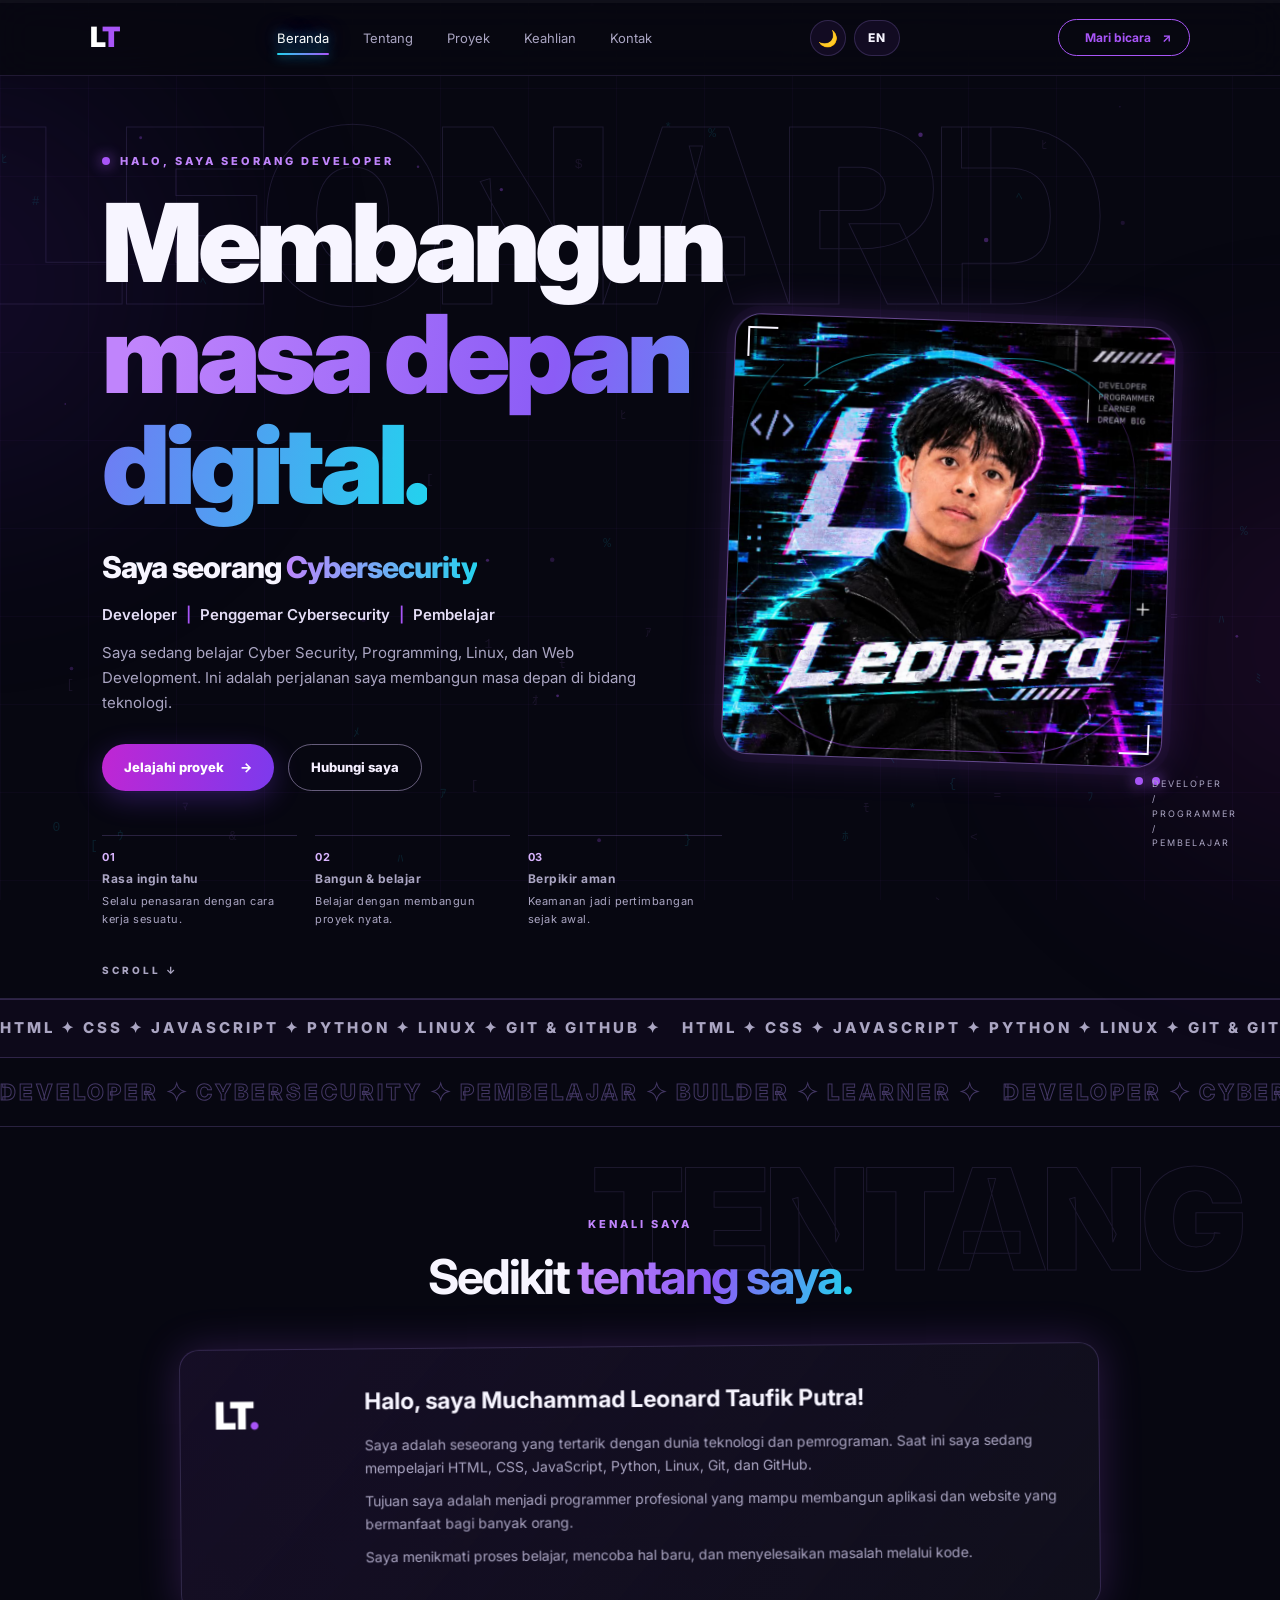
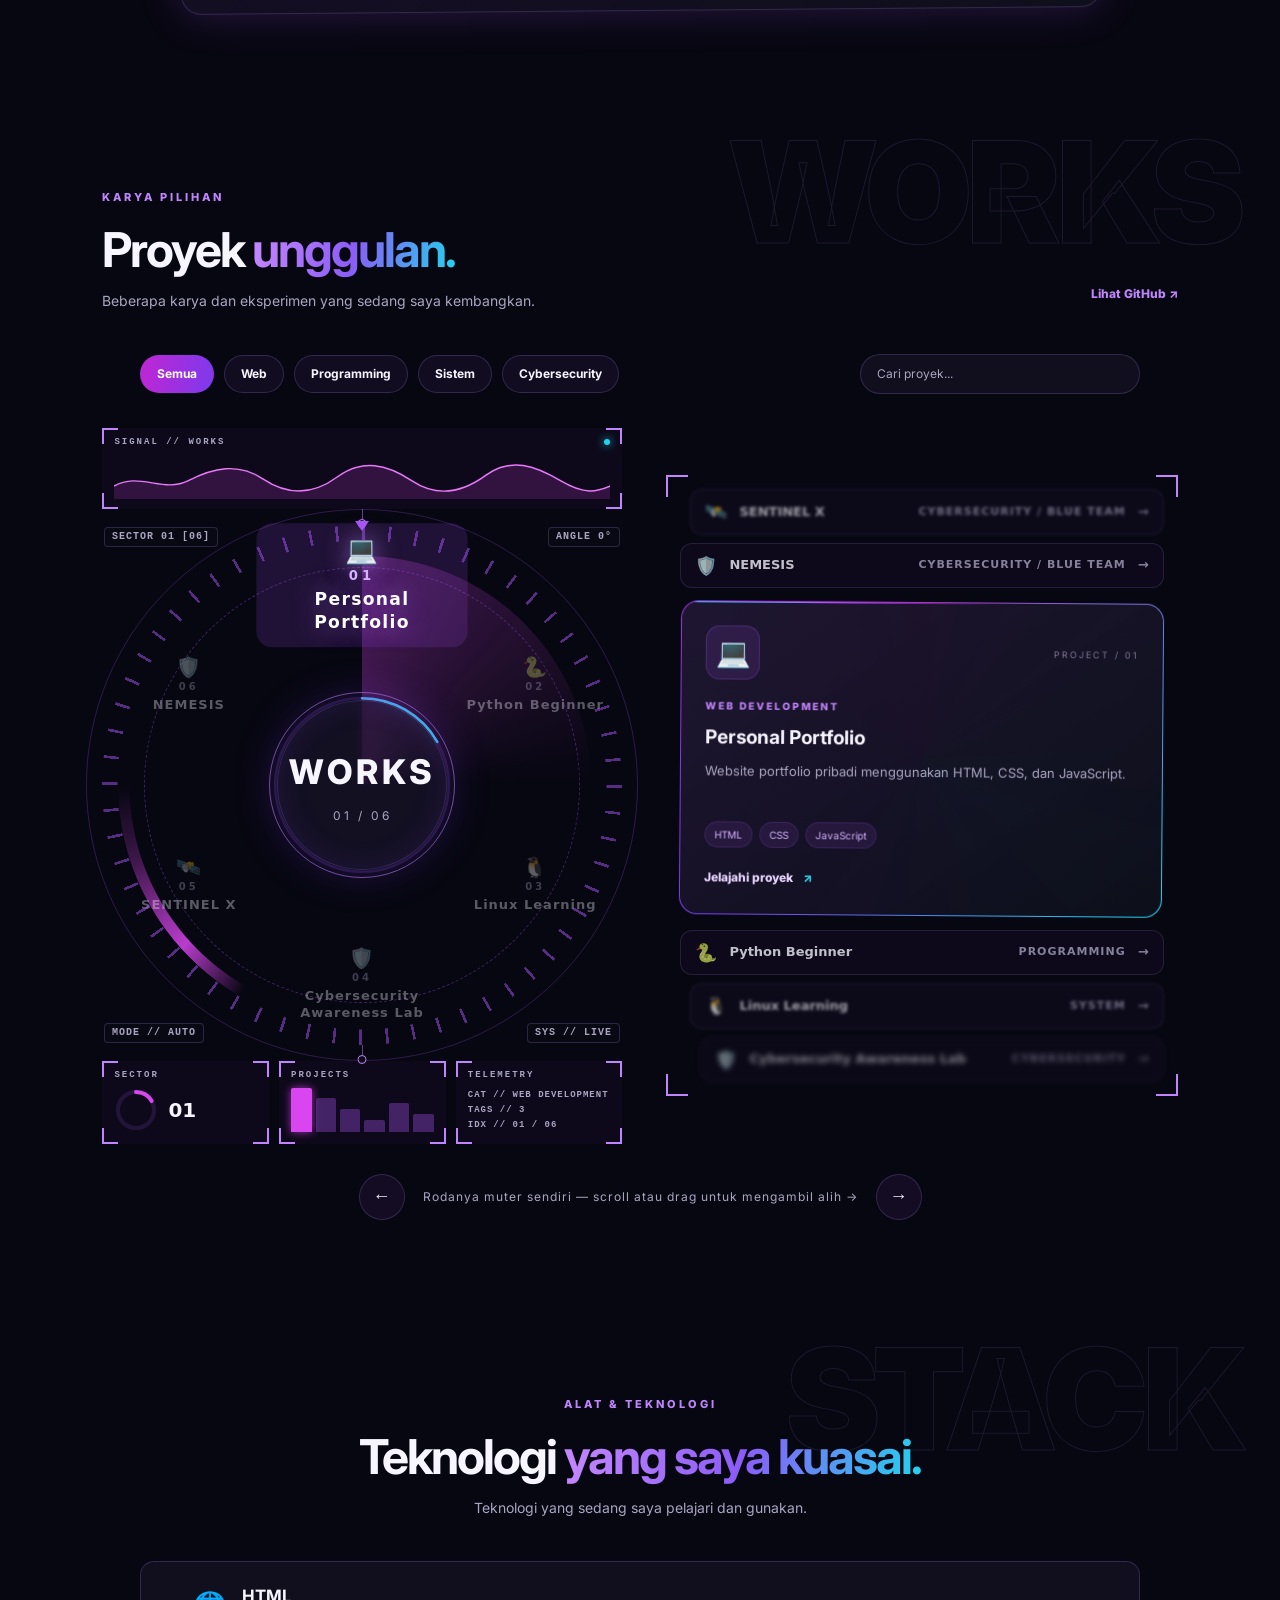
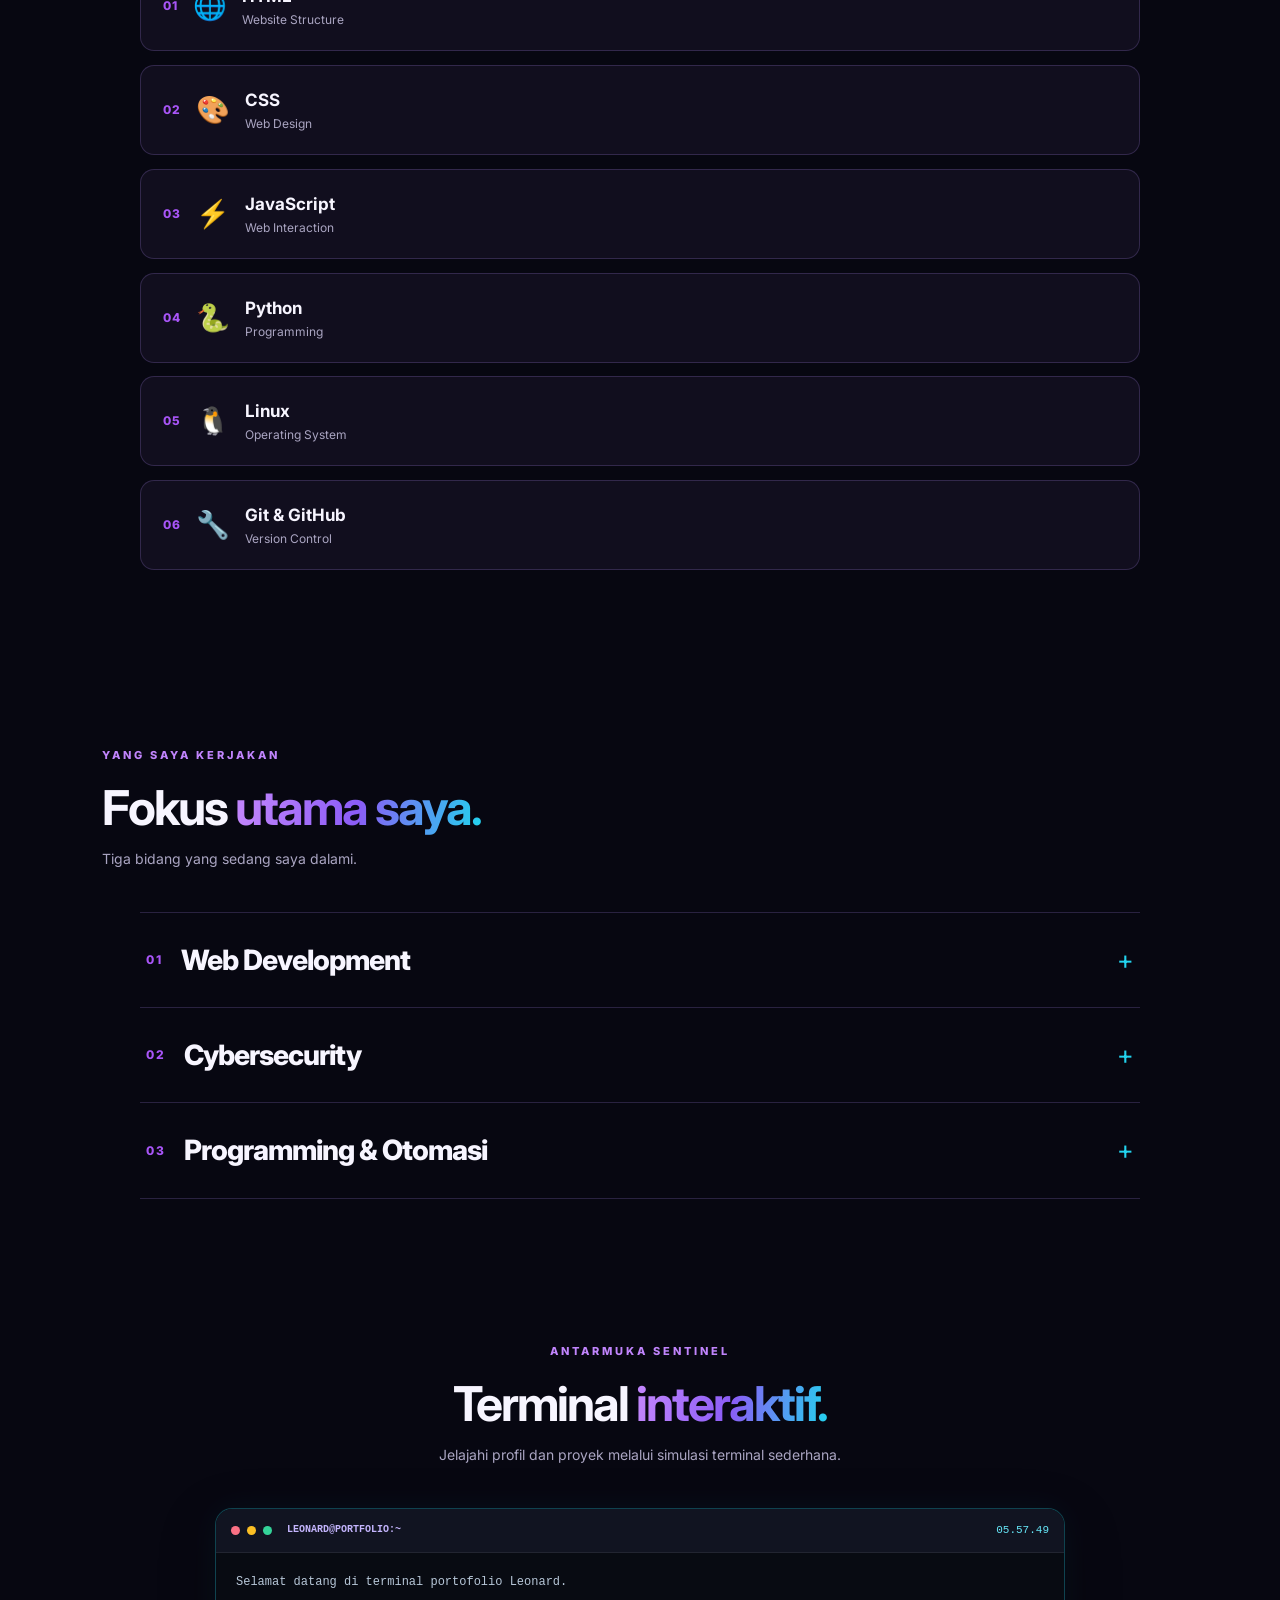
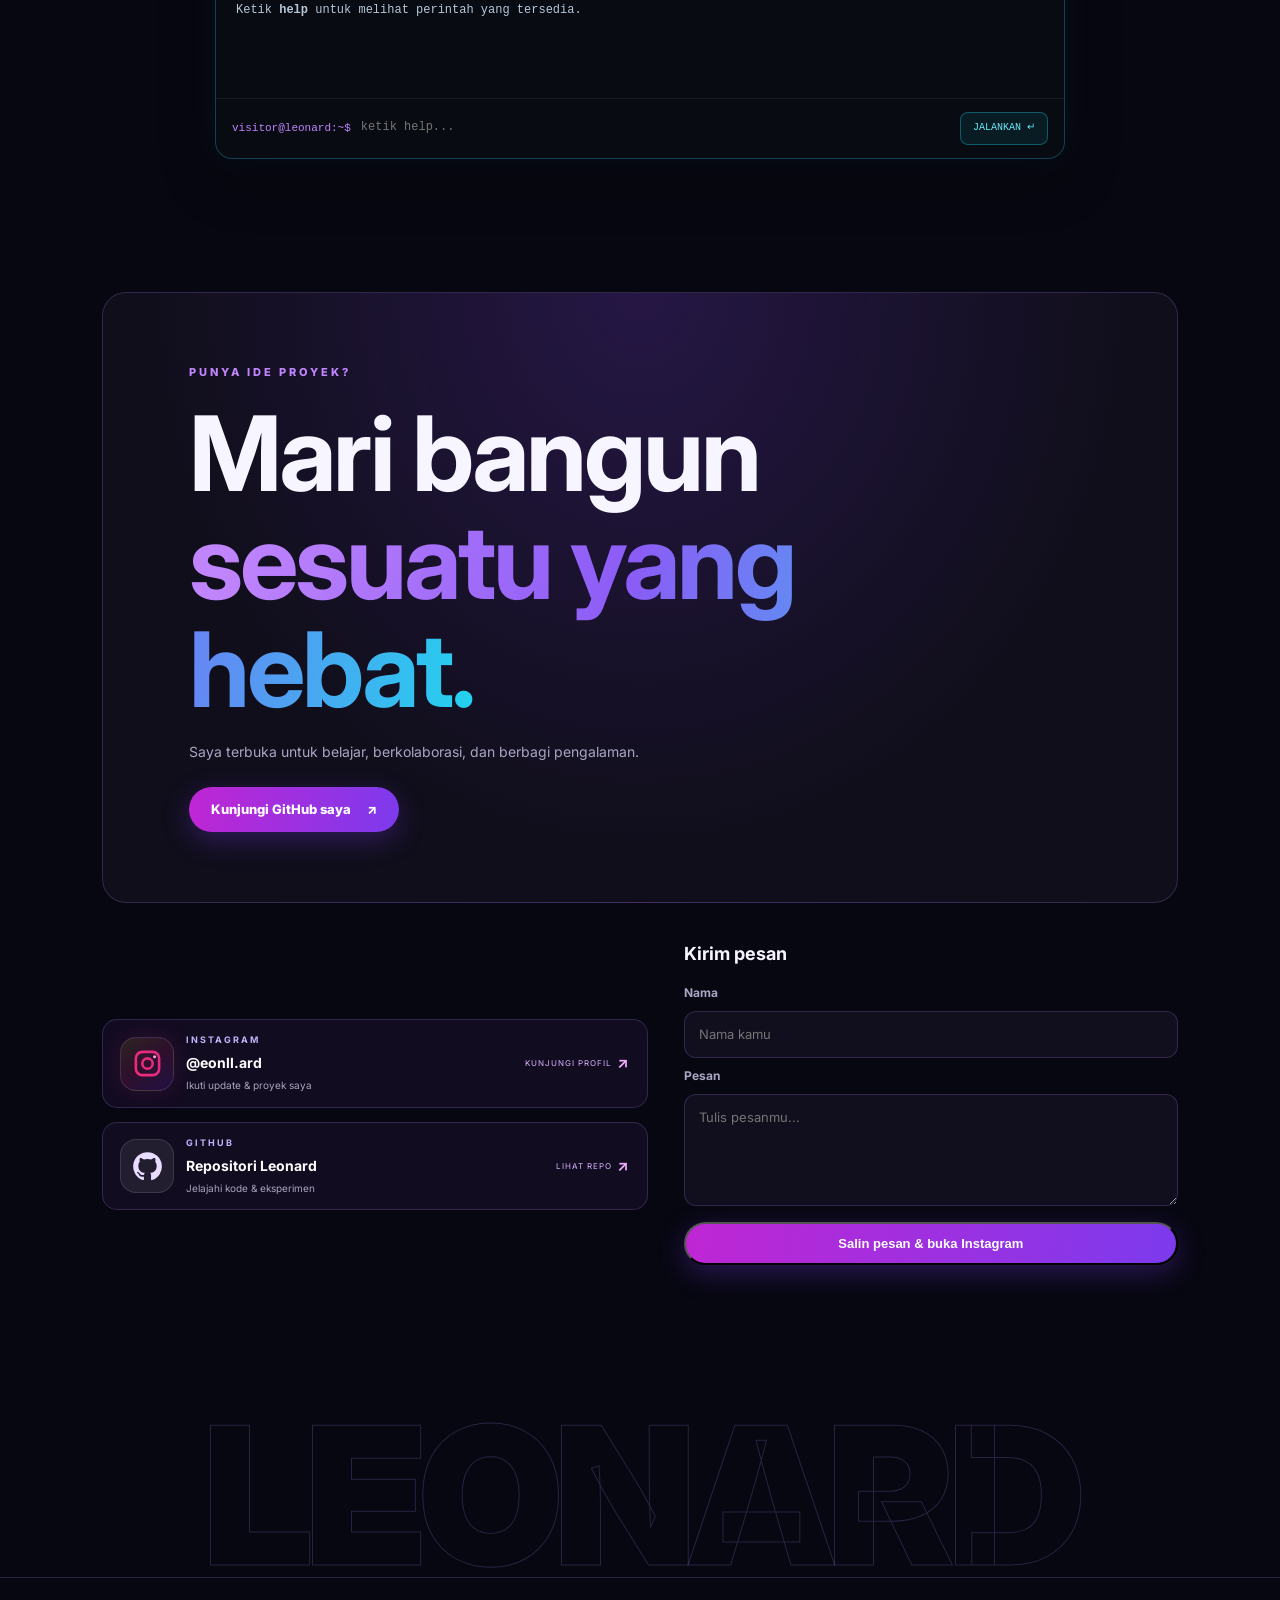
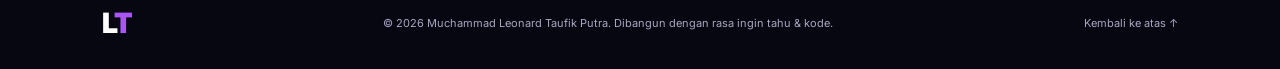
==== commit 398a1865: "Add HUD panels around the wheel: live signal waveform, sector gauge, project bars, telemetry" ====
--- a/index.html
+++ b/index.html
@@ -33,7 +33,7 @@
   <link rel="preconnect" href="https://fonts.googleapis.com">
   <link rel="preconnect" href="https://fonts.gstatic.com" crossorigin>
   <link href="https://fonts.googleapis.com/css2?family=Inter:wght@400;500;600;700;800;900&display=swap" rel="stylesheet">
-  <link rel="stylesheet" href="style.css?v=hud-v1">
+  <link rel="stylesheet" href="style.css?v=hud-v2">
 </head>
 <body>
   <canvas id="glitchBg" class="glitch-bg" aria-hidden="true"></canvas>
@@ -111,6 +111,12 @@
       </div>
       <p class="filter-empty" id="filterEmpty" hidden data-i18n="filter.empty">Tidak ada proyek yang cocok.</p>
       <div class="works-wheel-wrap" id="worksWheelWrap">
+        <div class="works-wheel-col">
+          <div class="hud-panel hud-wave-panel">
+            <div class="hud-panel-label"><span>SIGNAL // WORKS</span><span class="hud-live-dot" aria-hidden="true"></span></div>
+            <svg class="hud-wave" viewBox="0 0 520 48" preserveAspectRatio="none" aria-hidden="true"><g class="wave-shift"><path d="M0 34 C26 18 52 42 78 28 S130 8 156 26 S208 44 234 24 S286 10 312 28 S364 42 390 22 S442 12 468 28 S506 40 520 34 L520 48 L0 48 Z" fill="rgba(217,70,239,.18)"/><path d="M0 34 C26 18 52 42 78 28 S130 8 156 26 S208 44 234 24 S286 10 312 28 S364 42 390 22 S442 12 468 28 S506 40 520 34" fill="none" stroke="#e879f9" stroke-width="1.5"/><g transform="translate(520,0)"><path d="M0 34 C26 18 52 42 78 28 S130 8 156 26 S208 44 234 24 S286 10 312 28 S364 42 390 22 S442 12 468 28 S506 40 520 34 L520 48 L0 48 Z" fill="rgba(217,70,239,.18)"/><path d="M0 34 C26 18 52 42 78 28 S130 8 156 26 S208 44 234 24 S286 10 312 28 S364 42 390 22 S442 12 468 28 S506 40 520 34" fill="none" stroke="#e879f9" stroke-width="1.5"/></g></g></svg>
+          </div>
+          <div class="hud-link" aria-hidden="true"></div>
         <div class="works-wheel" id="worksWheel" tabindex="0" role="group" data-i18n-aria="projects.wheelGroup" aria-label="Roda proyek — scroll atau drag untuk ganti proyek">
           <div class="wheel-sweep" aria-hidden="true"></div>
           <div class="wheel-arc" aria-hidden="true"></div>
@@ -122,6 +128,25 @@
           <span class="hud-readout hud-tr" id="hudAngle">ANGLE 0°</span>
           <span class="hud-readout hud-bl" id="hudMode">MODE // MANUAL</span>
           <span class="hud-readout hud-br">SYS // LIVE</span>
+        </div>
+          <div class="hud-link" aria-hidden="true"></div>
+          <div class="hud-gauges">
+            <div class="hud-panel">
+              <div class="hud-panel-label"><span>SECTOR</span></div>
+              <div class="hud-gauge-body">
+                <svg class="hud-gauge" viewBox="0 0 44 44" aria-hidden="true"><circle cx="22" cy="22" r="18" class="hud-gauge-track"/><circle cx="22" cy="22" r="18" class="hud-gauge-fill" id="hudGaugeFill"/></svg>
+                <span class="hud-gauge-num" id="hudGaugeNum">01</span>
+              </div>
+            </div>
+            <div class="hud-panel">
+              <div class="hud-panel-label"><span>PROJECTS</span></div>
+              <div class="hud-bars" id="hudBars"></div>
+            </div>
+            <div class="hud-panel">
+              <div class="hud-panel-label"><span>TELEMETRY</span></div>
+              <div class="hud-telem" id="hudTelem"></div>
+            </div>
+          </div>
         </div>
         <div class="works-detail" id="worksDetail" aria-live="polite"></div>
       </div>
@@ -326,6 +351,10 @@
     const hudSector = document.getElementById("hudSector");
     const hudAngle = document.getElementById("hudAngle");
     const hudMode = document.getElementById("hudMode");
+    const hudGaugeFill = document.getElementById("hudGaugeFill");
+    const hudGaugeNum = document.getElementById("hudGaugeNum");
+    const hudBars = document.getElementById("hudBars");
+    const hudTelem = document.getElementById("hudTelem");
     let currentList = [];
     let wheelIndex = 0;
     let wheelRot = 0;
@@ -386,6 +415,11 @@
       }
       if (hudSector) hudSector.textContent = "SECTOR " + String(wheelIndex+1).padStart(2,"0") + " [" + String(list.length).padStart(2,"0") + "]";
       if (hudAngle) hudAngle.textContent = "ANGLE " + Math.round(wheelRot) + "°";
+      const gaugeC = 113.1;
+      if (hudGaugeFill) hudGaugeFill.style.strokeDashoffset = (gaugeC * (1 - (wheelIndex + 1) / list.length)).toFixed(1);
+      if (hudGaugeNum) hudGaugeNum.textContent = String(wheelIndex + 1).padStart(2, "0");
+      if (hudBars) hudBars.innerHTML = list.map((p, i) => '<span class="hud-bar' + (i === wheelIndex ? ' is-active' : '') + '" style="height:' + (i === wheelIndex ? 100 : 28 + ((i * 37 + 13) % 62)) + '%"></span>').join("");
+      if (hudTelem) hudTelem.innerHTML = '<div>CAT // ' + esc(project.category.toUpperCase()) + '</div><div>TAGS // ' + (project.tags || []).length + '</div><div>IDX // ' + String(wheelIndex + 1).padStart(2, "0") + ' / ' + String(list.length).padStart(2, "0") + '</div>';
       const prog = document.getElementById("wheelProgressFill");
       if (prog) prog.style.strokeDashoffset = (527.8 * (1 - (wheelIndex + 1) / list.length)).toFixed(1);
       if (wheelRing) wheelRing.querySelectorAll(".wheel-item").forEach((el, i) => el.classList.toggle("is-active", i === wheelIndex));
--- a/style.css
+++ b/style.css
@@ -372,7 +372,30 @@
 
 /* WORKS WHEEL — rotating project dial (kept from EXTREME: reverse marquee, drifting ghost) */
 .works-wheel-wrap{display:grid;grid-template-columns:minmax(0,520px) minmax(0,1fr);gap:44px;align-items:center;margin-top:34px}
-.works-wheel{position:relative;width:min(520px,88vw);aspect-ratio:1;margin:0 auto;--wheel-r:min(200px,31vw);cursor:grab;touch-action:pan-y;outline:none;transform:perspective(1000px) rotateX(var(--tilt-x,0deg)) rotateY(var(--tilt-y,0deg));transition:transform .35s ease}
+.works-wheel{position:relative;width:min(520px,100%);aspect-ratio:1;margin:0 auto;--wheel-r:min(200px,31vw);cursor:grab;touch-action:pan-y;outline:none;transform:perspective(1000px) rotateX(var(--tilt-x,0deg)) rotateY(var(--tilt-y,0deg));transition:transform .35s ease}
+.works-wheel-col{display:flex;flex-direction:column;align-items:stretch;min-width:0;gap:0}
+.hud-panel{position:relative;background-color:rgba(168,85,247,.04);background-image:linear-gradient(#c084fc,#c084fc),linear-gradient(#c084fc,#c084fc),linear-gradient(#c084fc,#c084fc),linear-gradient(#c084fc,#c084fc),linear-gradient(#c084fc,#c084fc),linear-gradient(#c084fc,#c084fc),linear-gradient(#c084fc,#c084fc),linear-gradient(#c084fc,#c084fc);background-size:16px 2px,2px 16px,16px 2px,2px 16px,16px 2px,2px 16px,16px 2px,2px 16px;background-position:left top,left top,right top,right top,left bottom,left bottom,right bottom,right bottom;background-repeat:no-repeat;padding:10px 12px}
+.hud-panel-label{display:flex;justify-content:space-between;align-items:center;font:600 9px/1 ui-monospace,Consolas,monospace;letter-spacing:2px;color:var(--muted);margin-bottom:8px}
+.hud-live-dot{width:6px;height:6px;border-radius:50%;background:#22d3ee;box-shadow:0 0 8px #22d3ee;animation:blink 1.6s ease infinite}
+@keyframes blink{0%,100%{opacity:1}50%{opacity:.25}}
+.hud-wave-panel{width:100%;max-width:520px;margin:0 auto}
+.hud-wave{width:100%;height:44px;display:block;overflow:hidden}
+.wave-shift{animation:wave-slide 8s linear infinite}
+@keyframes wave-slide{to{transform:translateX(-520px)}}
+.hud-link{width:1px;height:16px;background:rgba(192,132,252,.5);margin:0 auto;position:relative;flex:none}
+.hud-link::after{content:"";position:absolute;bottom:-3px;left:50%;transform:translateX(-50%);width:7px;height:7px;border-radius:50%;border:1px solid #c084fc;background:#0c0b16}
+.hud-gauges{display:flex;gap:10px;width:100%;max-width:520px;margin:0 auto}
+.hud-gauges .hud-panel{flex:1;min-width:0}
+.hud-gauge-body{display:flex;align-items:center;gap:10px}
+.hud-gauge{width:44px;height:44px;transform:rotate(-90deg);flex:none}
+.hud-gauge-track{fill:none;stroke:rgba(168,85,247,.15);stroke-width:4}
+.hud-gauge-fill{fill:none;stroke:#d946ef;stroke-width:4;stroke-linecap:round;stroke-dasharray:113.1;stroke-dashoffset:94.2;transition:stroke-dashoffset .6s ease}
+.hud-gauge-num{font:700 20px/1 "Space Grotesk",system-ui,sans-serif;color:var(--text)}
+.hud-bars{display:flex;align-items:flex-end;gap:4px;height:44px}
+.hud-bar{flex:1;background:rgba(168,85,247,.35);border-radius:2px 2px 0 0;min-height:4px}
+.hud-bar.is-active{background:#d946ef;box-shadow:0 0 8px rgba(217,70,239,.7)}
+.hud-telem{font:600 9px/1.7 ui-monospace,Consolas,monospace;letter-spacing:1px;color:var(--muted);white-space:nowrap;overflow:hidden;text-overflow:ellipsis}
+.hud-telem div{white-space:nowrap;overflow:hidden;text-overflow:ellipsis}
 .works-wheel:focus-visible{outline:2px solid var(--purple);outline-offset:6px;border-radius:50%}
 .works-wheel.is-dragging{cursor:grabbing}
 .works-wheel::before{content:"";position:absolute;top:-4px;left:50%;transform:translateX(-50%);border:7px solid transparent;border-top:10px solid var(--purple);z-index:3}
@@ -464,6 +487,10 @@
   .wheel-detail-card::after{font-size:90px}
   .hud-readout{font-size:9px;padding:3px 5px}
   .works-detail{padding:10px}
+  .hud-gauge{width:34px;height:34px}
+  .hud-gauge-num{font-size:16px}
+  .hud-telem{font-size:8px}
+  .hud-bars{height:36px}
 }
 @media(prefers-reduced-motion:reduce){
   .works-wheel{transform:none}
@@ -471,6 +498,8 @@
   .wheel-detail-card{animation:none;opacity:1}
   .wheel-ticks{animation:none}
   .wheel-sweep,.wheel-arc{animation:none}
+  .wave-shift{animation:none}
+  .hud-live-dot{animation:none}
   .shadow-item{animation:none}
   .wheel-center-count.count-pop{animation:none}
   .works-wheel.is-auto .wheel-center::before{animation:none}
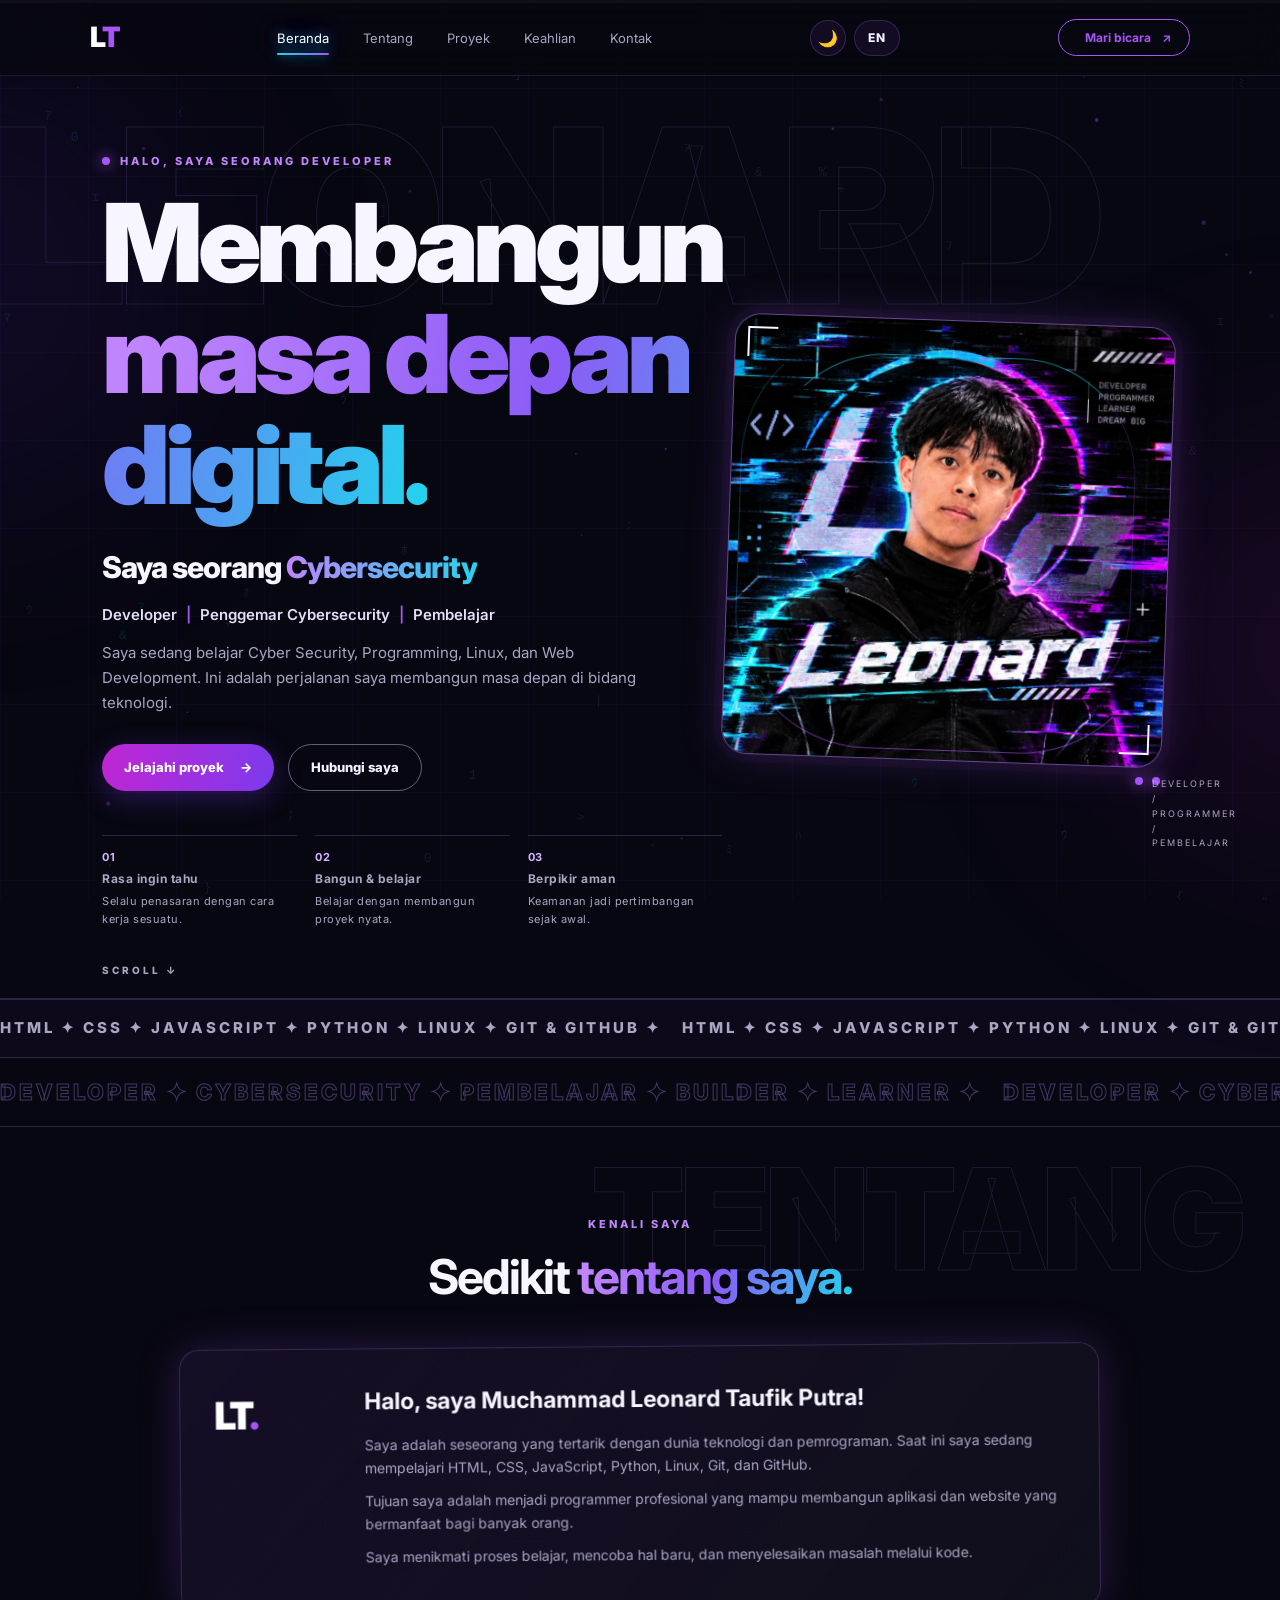
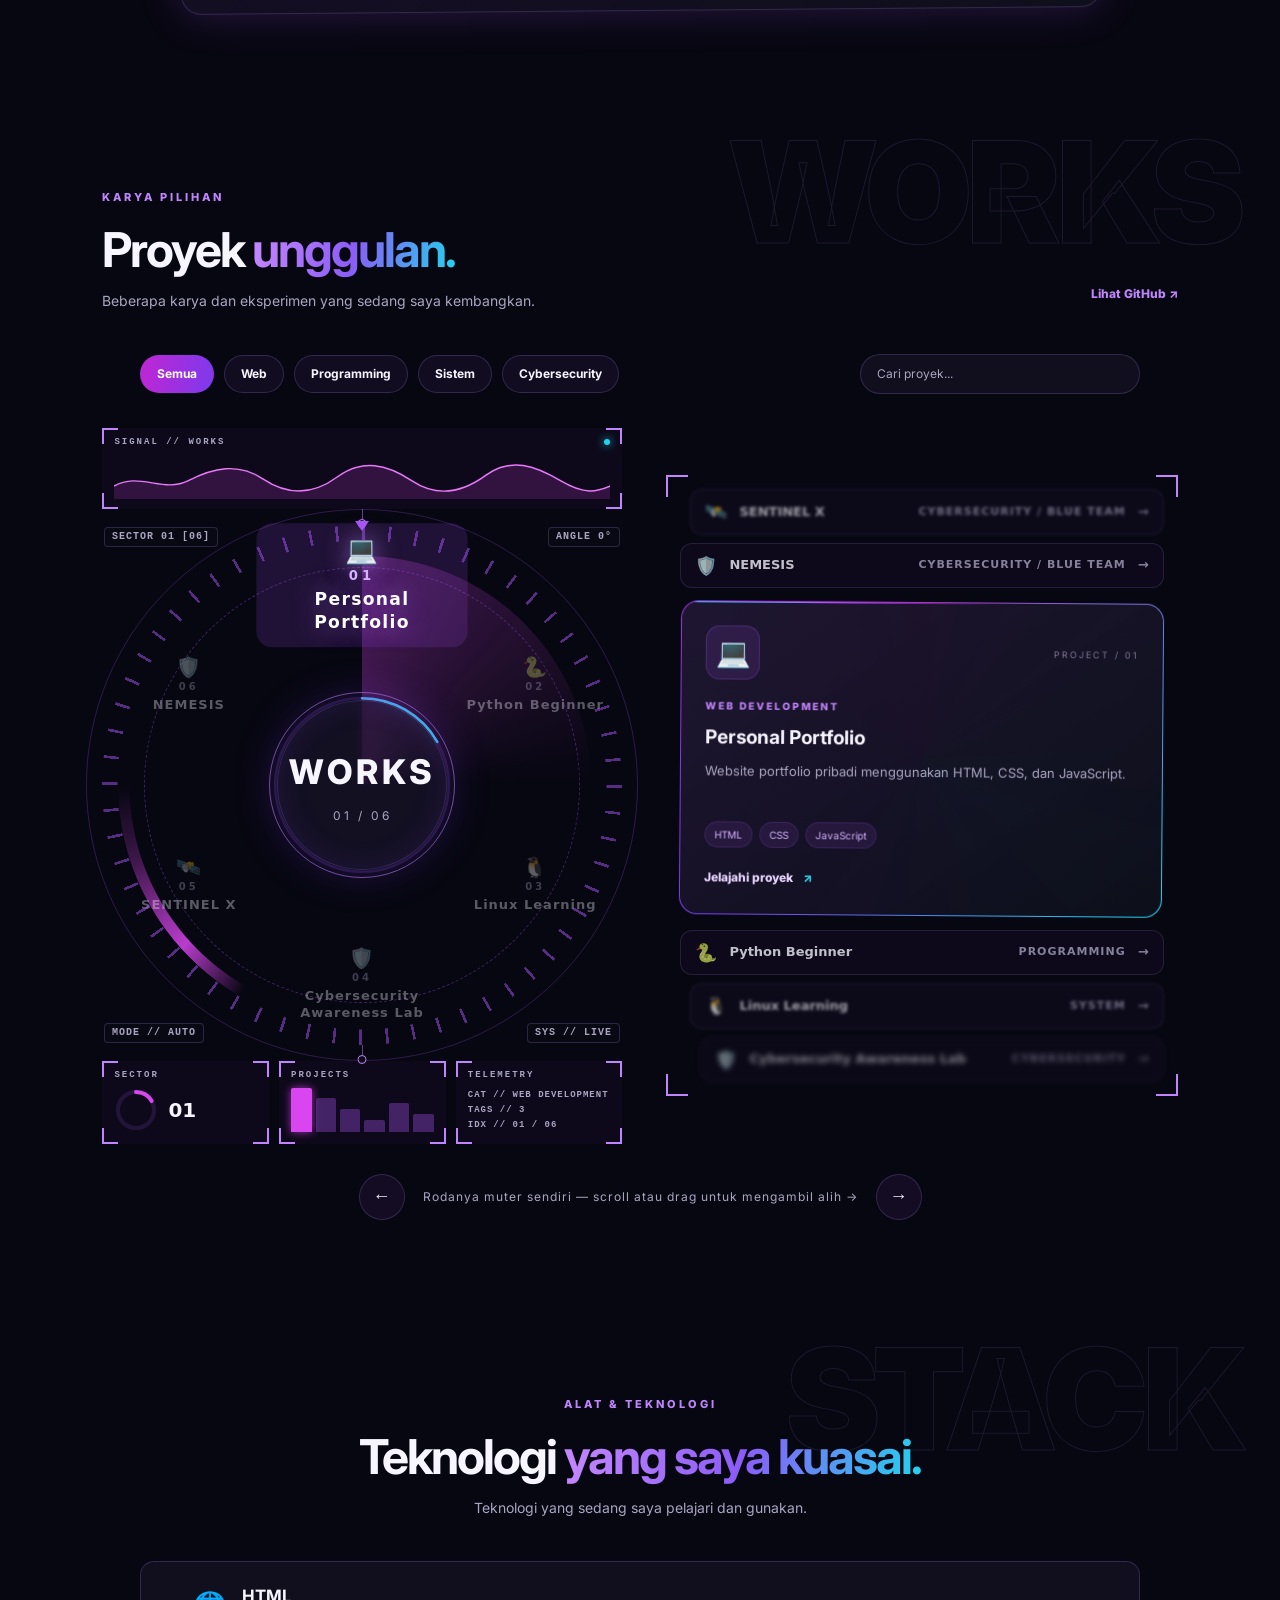
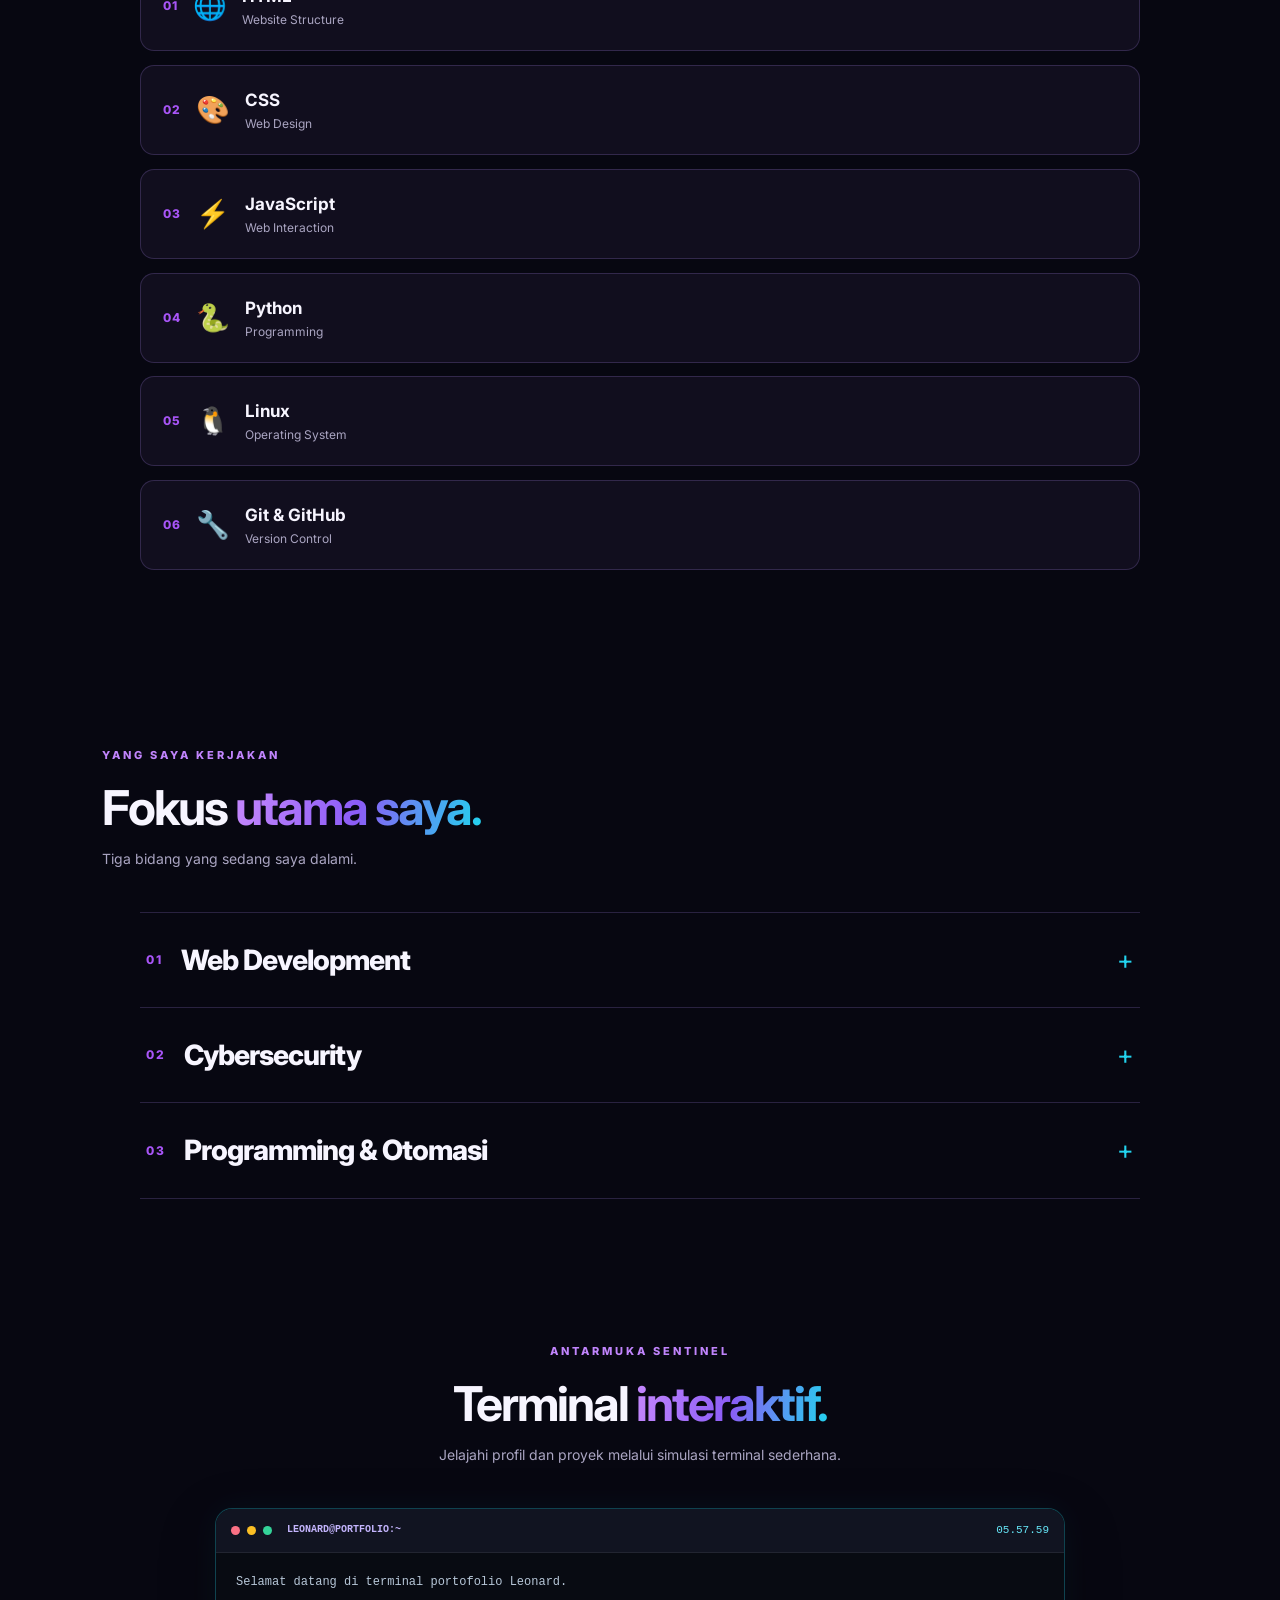
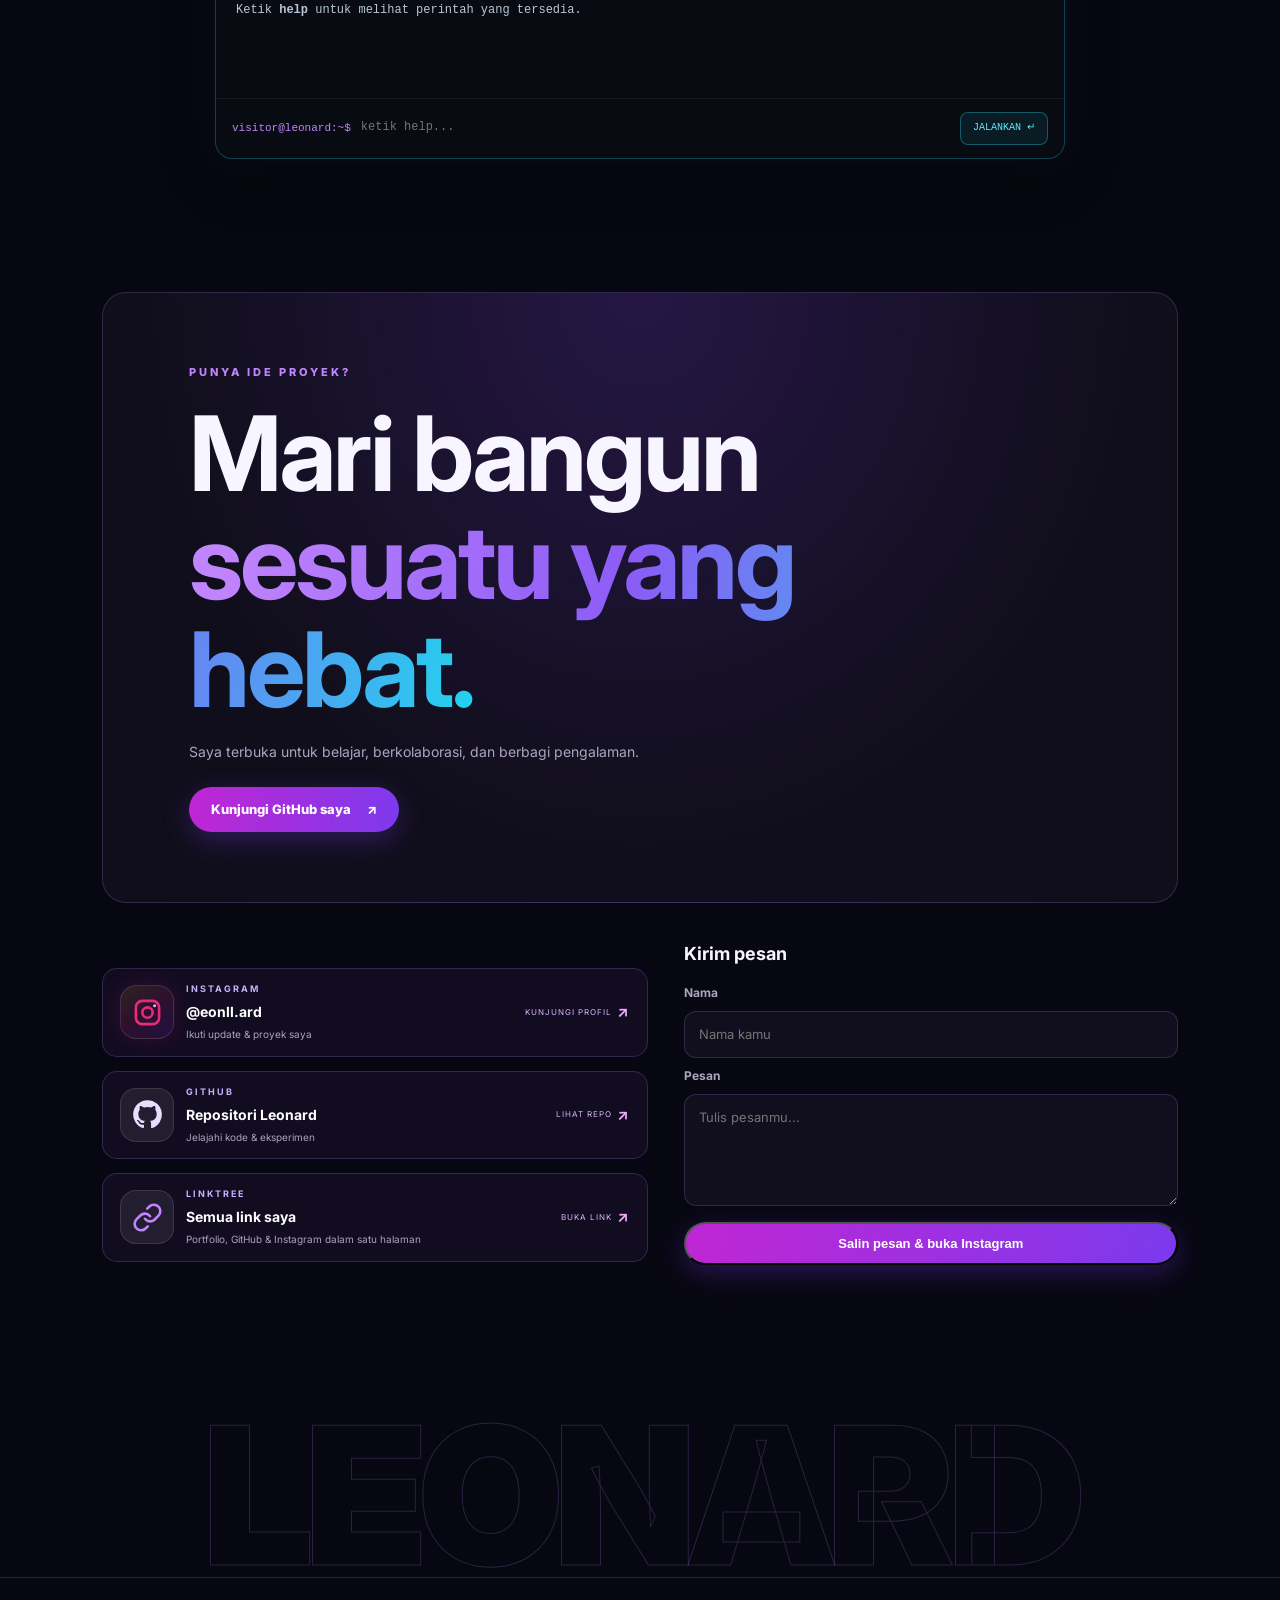
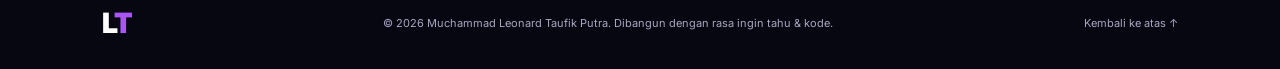
==== commit bb30b96b: "Add linktree page (links/) with all Leon links + link card on main site" ====
--- a/index.html
+++ b/index.html
@@ -190,6 +190,10 @@
           <span class="social-logo github-logo" aria-hidden="true"><svg viewBox="0 0 24 24" fill="currentColor"><path d="M12 .9a11.1 11.1 0 0 0-3.51 21.63c.55.1.76-.24.76-.54v-2.1c-3.1.67-3.76-1.32-3.76-1.32-.5-1.28-1.24-1.62-1.24-1.62-1.01-.69.08-.68.08-.68 1.12.08 1.71 1.15 1.71 1.15 1 1.7 2.62 1.21 3.26.93.1-.72.39-1.21.71-1.49-2.48-.28-5.09-1.24-5.09-5.52 0-1.22.44-2.22 1.15-3-.12-.28-.5-1.42.11-2.96 0 0 .94-.3 3.05 1.14a10.6 10.6 0 0 1 5.56 0c2.12-1.44 3.05-1.14 3.05-1.14.61 1.54.23 2.68.11 2.96.72.78 1.15 1.78 1.15 3 0 4.29-2.61 5.23-5.1 5.51.4.35.76 1.03.76 2.08v3.06c0 .3.2.65.77.54A11.1 11.1 0 0 0 12 .9Z"/></svg></span>
           <span class="social-copy"><b>GITHUB</b><strong data-i18n="social.ghStrong">Repositori Leonard</strong><small data-i18n="social.ghSmall">Jelajahi kode &amp; eksperimen</small></span><span class="social-cta"><span data-i18n="social.ghCta">LIHAT REPO</span> <b>↗</b></span>
         </a>
+        <a class="social-link linktree-link" href="links/" aria-label="Buka halaman semua link">
+          <span class="social-logo linktree-logo" aria-hidden="true"><svg viewBox="0 0 24 24" fill="none" stroke="currentColor" stroke-width="2" stroke-linecap="round" stroke-linejoin="round"><path d="M10 13a5 5 0 0 0 7.54.54l3-3a5 5 0 0 0-7.07-7.07l-1.72 1.71"/><path d="M14 11a5 5 0 0 0-7.54-.54l-3 3a5 5 0 0 0 7.07 7.07l1.71-1.71"/></svg></span>
+          <span class="social-copy"><b>LINKTREE</b><strong>Semua link saya</strong><small data-i18n="social.ltSmall">Portfolio, GitHub &amp; Instagram dalam satu halaman</small></span><span class="social-cta"><span data-i18n="social.ltCta">BUKA LINK</span> <b>↗</b></span>
+        </a>
       </div>
       <form class="contact-form" id="contactForm">
         <h3 data-i18n="contact.formTitle">Kirim pesan</h3>
@@ -248,6 +252,7 @@
         "contact.githubBtn": "Kunjungi GitHub saya",
         "social.igSmall": "Ikuti update & proyek saya", "social.igCta": "KUNJUNGI PROFIL",
         "social.ghStrong": "Repositori Leonard", "social.ghSmall": "Jelajahi kode & eksperimen", "social.ghCta": "LIHAT REPO",
+        "social.ltSmall": "Portfolio, GitHub & Instagram dalam satu halaman", "social.ltCta": "BUKA LINK",
         "footer.text": "© <span id=\"year\">{year}</span> Muchammad Leonard Taufik Putra. Dibangun dengan rasa ingin tahu & kode.",
         "footer.top": "Kembali ke atas ↑",
         "skip.content": "Lewati ke konten",
@@ -303,6 +308,7 @@
         "contact.githubBtn": "Visit my GitHub",
         "social.igSmall": "Follow my updates & projects", "social.igCta": "VISIT PROFILE",
         "social.ghStrong": "Leonard's repositories", "social.ghSmall": "Explore code & experiments", "social.ghCta": "VIEW REPOS",
+        "social.ltSmall": "Portfolio, GitHub & Instagram in one page", "social.ltCta": "OPEN LINKS",
         "footer.text": "© <span id=\"year\">{year}</span> Muchammad Leonard Taufik Putra. Built with curiosity & code.",
         "footer.top": "Back to top ↑",
         "skip.content": "Skip to content",
--- a/style.css
+++ b/style.css
@@ -87,7 +87,7 @@
 .contact-panel .social-link{position:relative;display:flex;align-items:center;gap:15px;min-width:0;min-height:112px;padding:20px 19px;border:1px solid rgba(168,85,247,.28);border-radius:19px;background:linear-gradient(135deg,rgba(255,255,255,.075),rgba(255,255,255,.018));backdrop-filter:blur(14px);text-decoration:none;overflow:hidden;transition:transform .3s ease,border-color .3s ease,box-shadow .3s ease}
 .contact-panel .social-link:before{content:"";position:absolute;inset:0;opacity:0;background:radial-gradient(circle at 15% 50%,rgba(236,72,153,.17),transparent 65%);transition:opacity .3s;pointer-events:none}
 .contact-panel .social-link:hover{transform:translateY(-5px);border-color:rgba(236,72,153,.72);box-shadow:0 14px 38px rgba(168,85,247,.16),0 0 22px rgba(236,72,153,.09)}.contact-panel .social-link:hover:before{opacity:1}
-.social-logo{position:relative;z-index:1;display:grid;place-items:center;flex:0 0 54px;width:54px;height:54px;border-radius:16px;background:rgba(255,255,255,.07);border:1px solid rgba(255,255,255,.12)}.social-logo svg{width:31px;height:31px}.instagram-logo{background:linear-gradient(145deg,rgba(249,206,52,.12),rgba(238,42,123,.13),rgba(98,40,215,.18));box-shadow:0 0 24px rgba(238,42,123,.13)}.github-logo{color:#e9ddff}
+.social-logo{position:relative;z-index:1;display:grid;place-items:center;flex:0 0 54px;width:54px;height:54px;border-radius:16px;background:rgba(255,255,255,.07);border:1px solid rgba(255,255,255,.12)}.social-logo svg{width:31px;height:31px}.instagram-logo{background:linear-gradient(145deg,rgba(249,206,52,.12),rgba(238,42,123,.13),rgba(98,40,215,.18));box-shadow:0 0 24px rgba(238,42,123,.13)}.github-logo{color:#e9ddff}.contact-panel .linktree-link{grid-column:1/-1}.linktree-logo{color:#c084fc}
 .social-copy{position:relative;z-index:1;display:flex;flex-direction:column;gap:3px;min-width:0}.social-copy>b{font-size:9px;letter-spacing:2px;color:#c4b5fd}.social-copy>strong{font-size:14px;color:#fff;overflow-wrap:anywhere}.social-copy>small{font-size:10px;color:#a9a3bd}.social-cta{position:relative;z-index:1;display:flex;align-items:center;gap:5px;margin-left:auto;white-space:nowrap;font-size:8px;letter-spacing:1px;color:#d8b4fe}.social-cta b{font-size:15px;color:#f0abfc}
 @media(max-width:700px){.contact-panel .social-links{grid-template-columns:1fr;max-width:420px}.contact-panel .social-link{min-height:100px}}
 @media(max-width:390px){.social-cta{font-size:7px}.contact-panel .social-link{gap:10px;padding:15px 12px}.social-logo{flex-basis:46px;width:46px;height:46px}}
@@ -249,6 +249,7 @@
 html[data-theme="light"] .social-copy>b{color:#7c3aed}
 html[data-theme="light"] .social-copy>small{color:#5a5470}
 html[data-theme="light"] .github-logo{color:#5b21b6}
+html[data-theme="light"] .linktree-logo{color:#7c3aed}
 html[data-theme="light"] .scroll-progress{background:rgba(0,0,0,.06)}
 html[data-theme="light"] .ambient{opacity:.2}
 html[data-theme="light"] .icon-toggle,html[data-theme="light"] .lang-toggle{background:rgba(124,58,237,.08)}
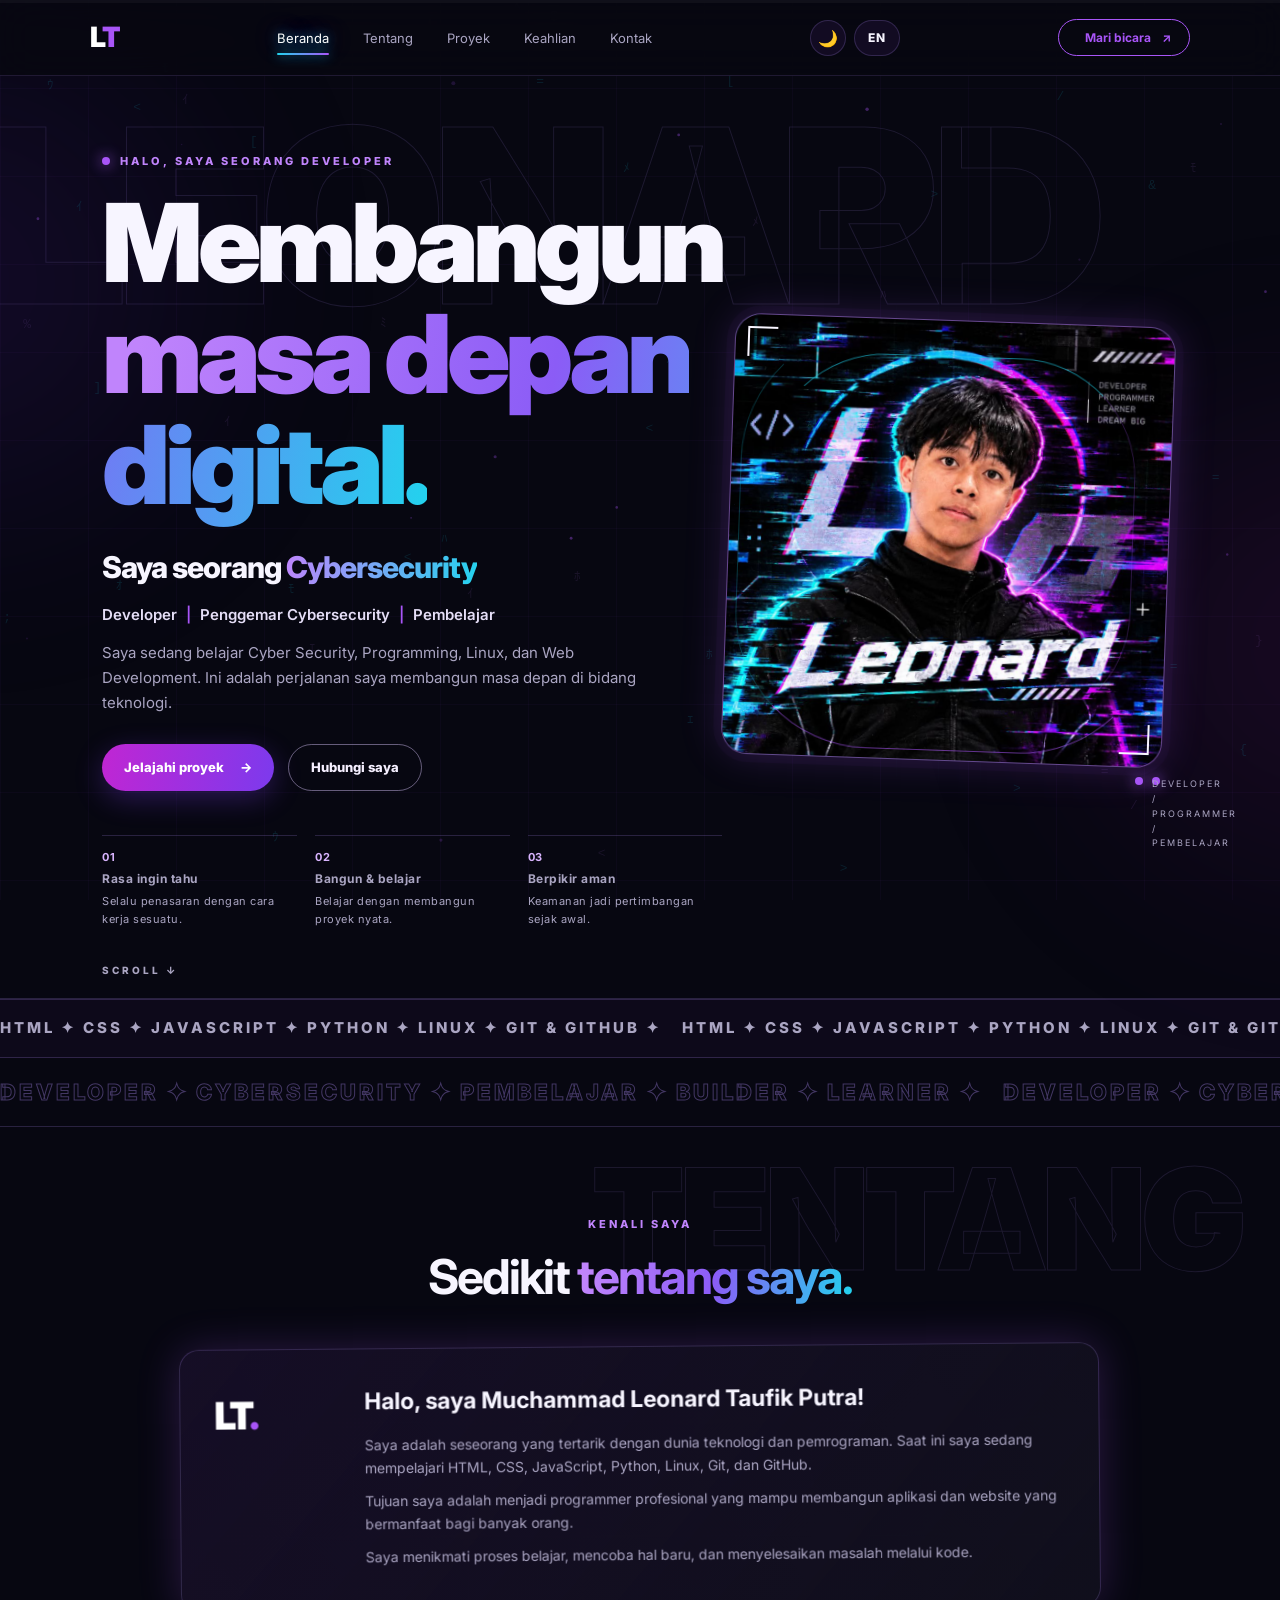
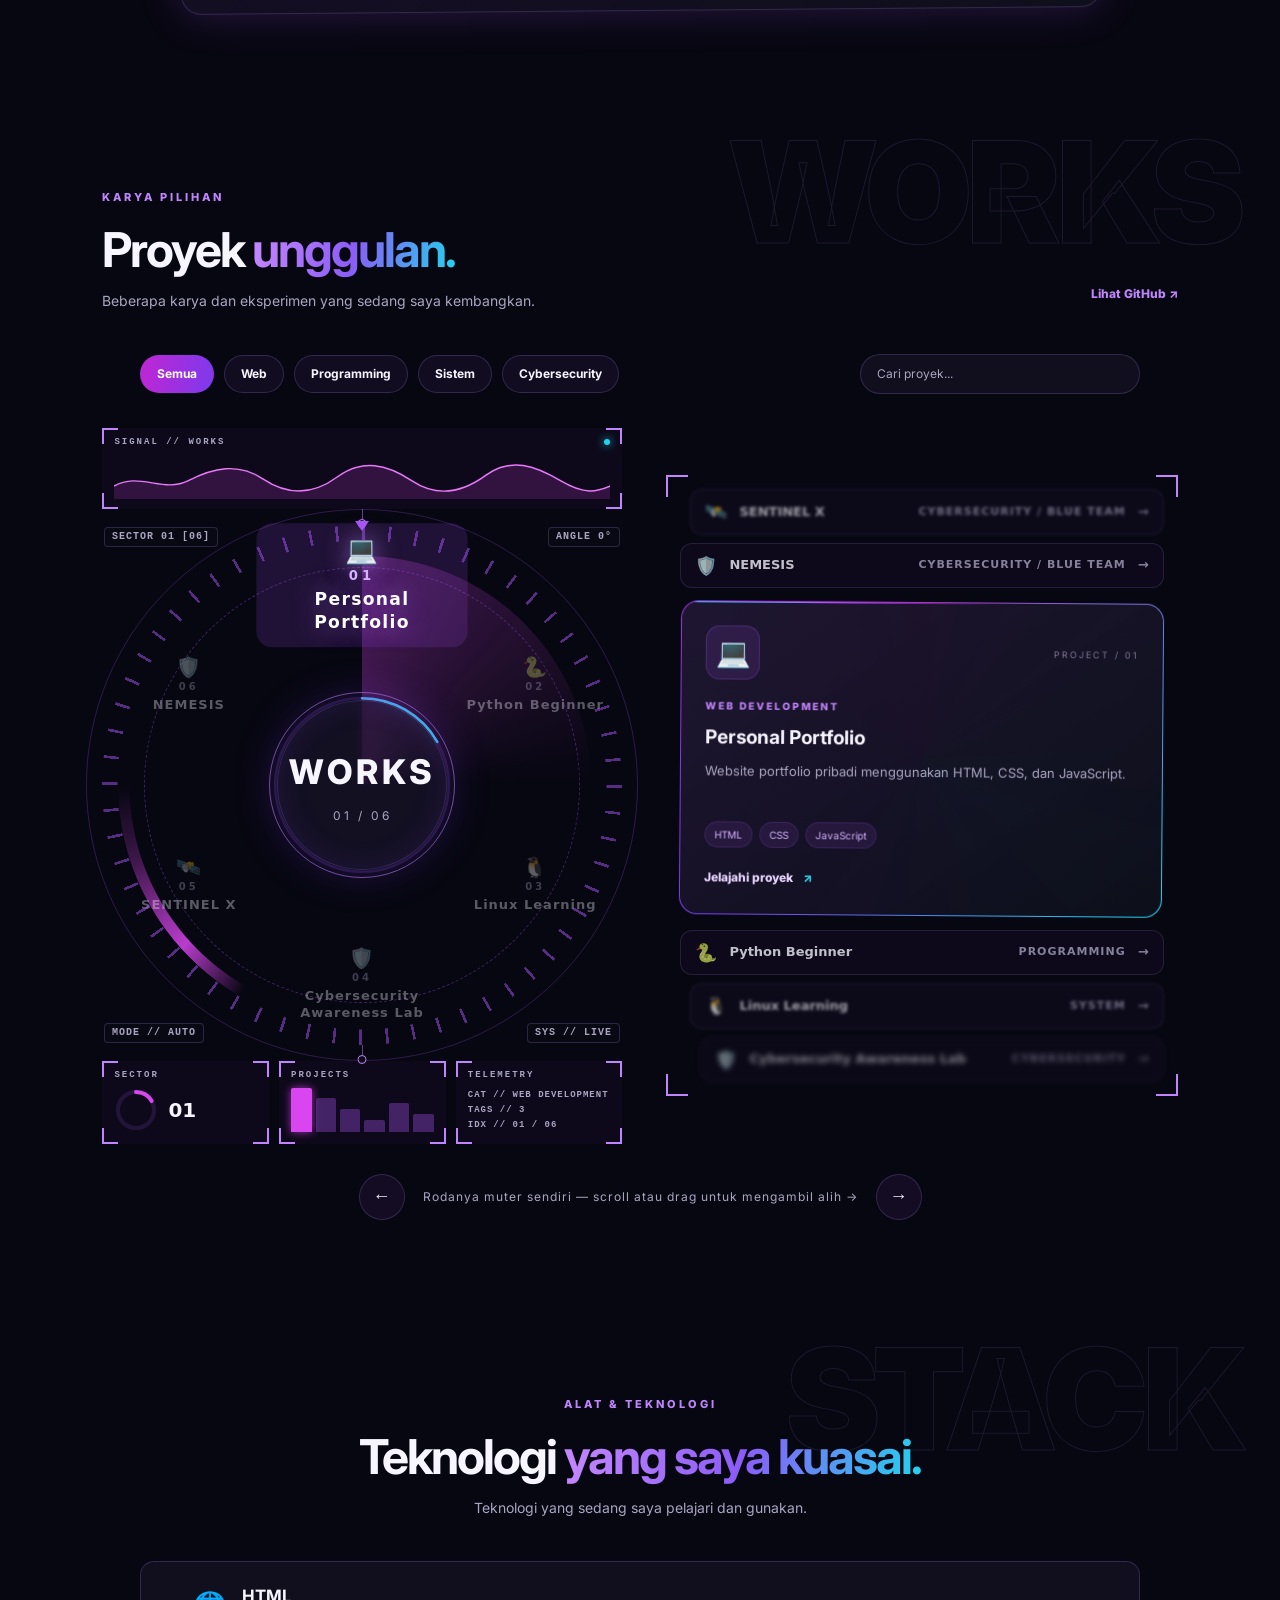
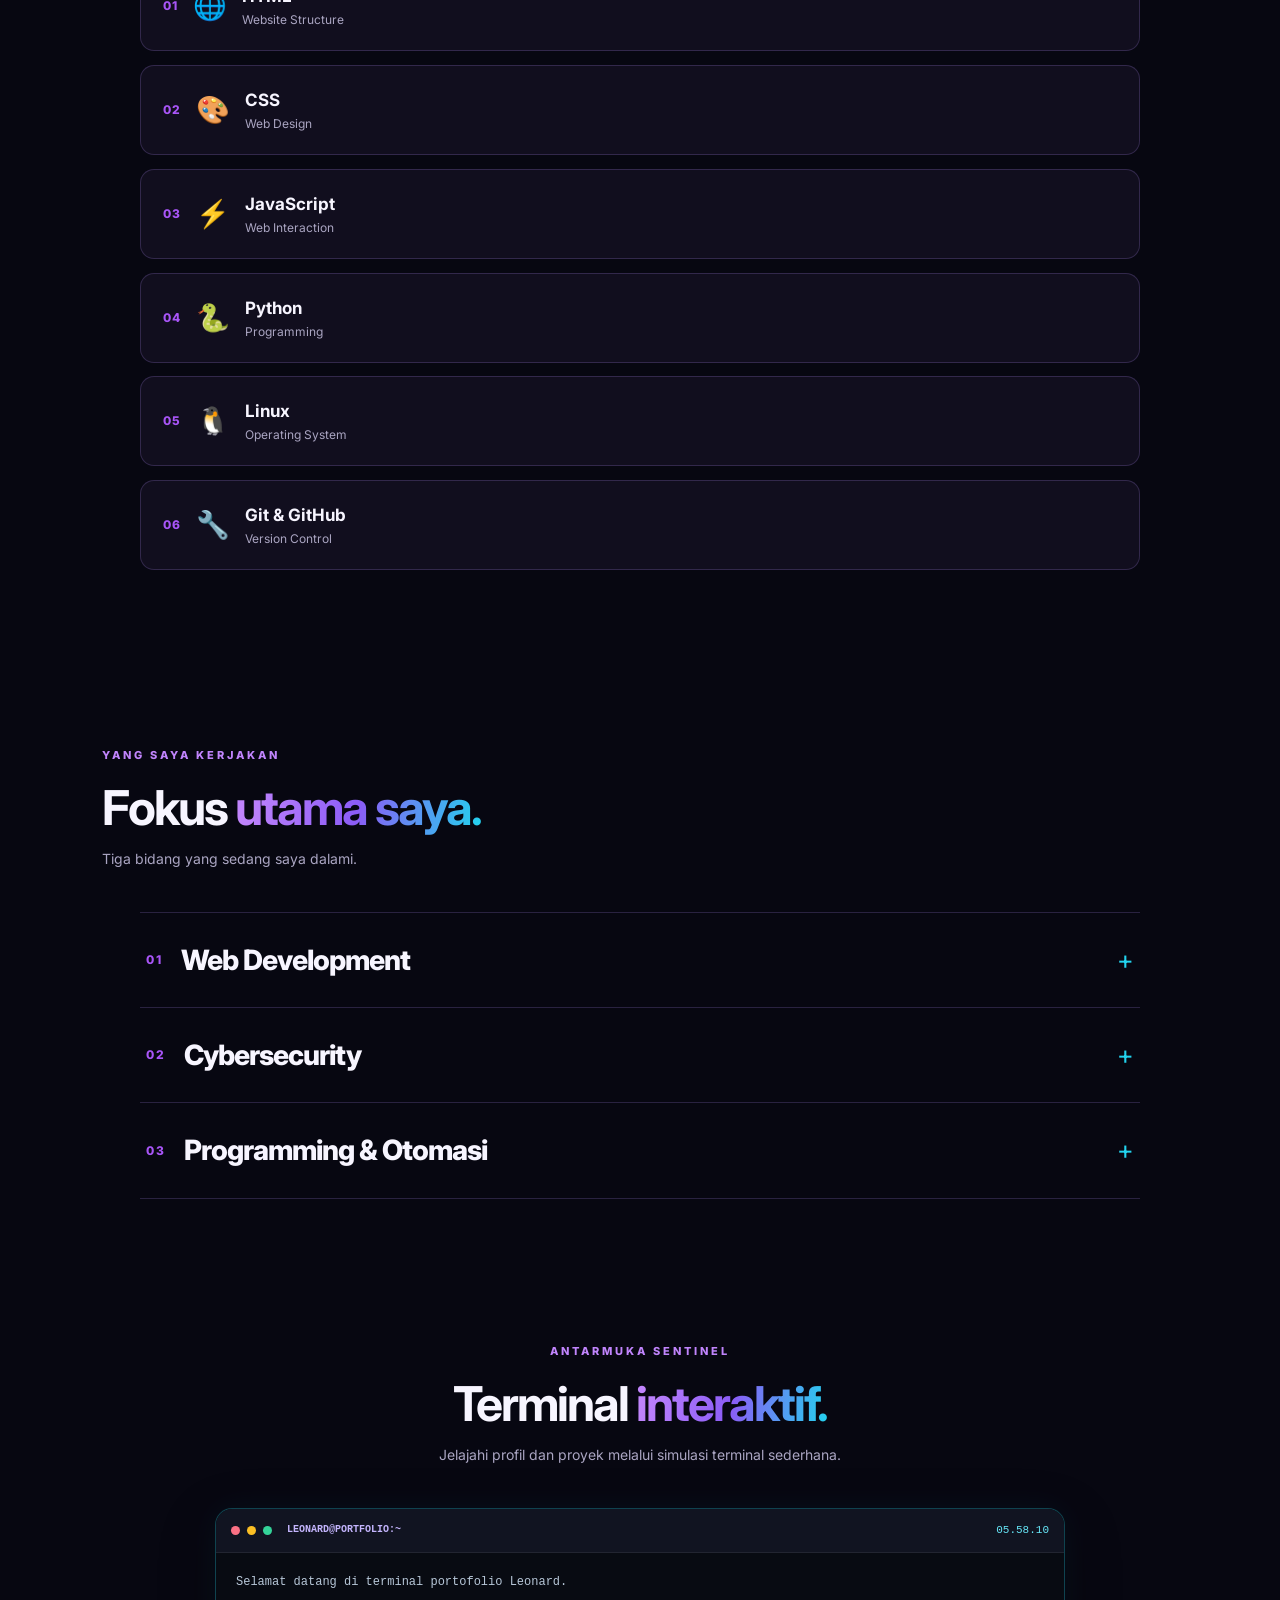
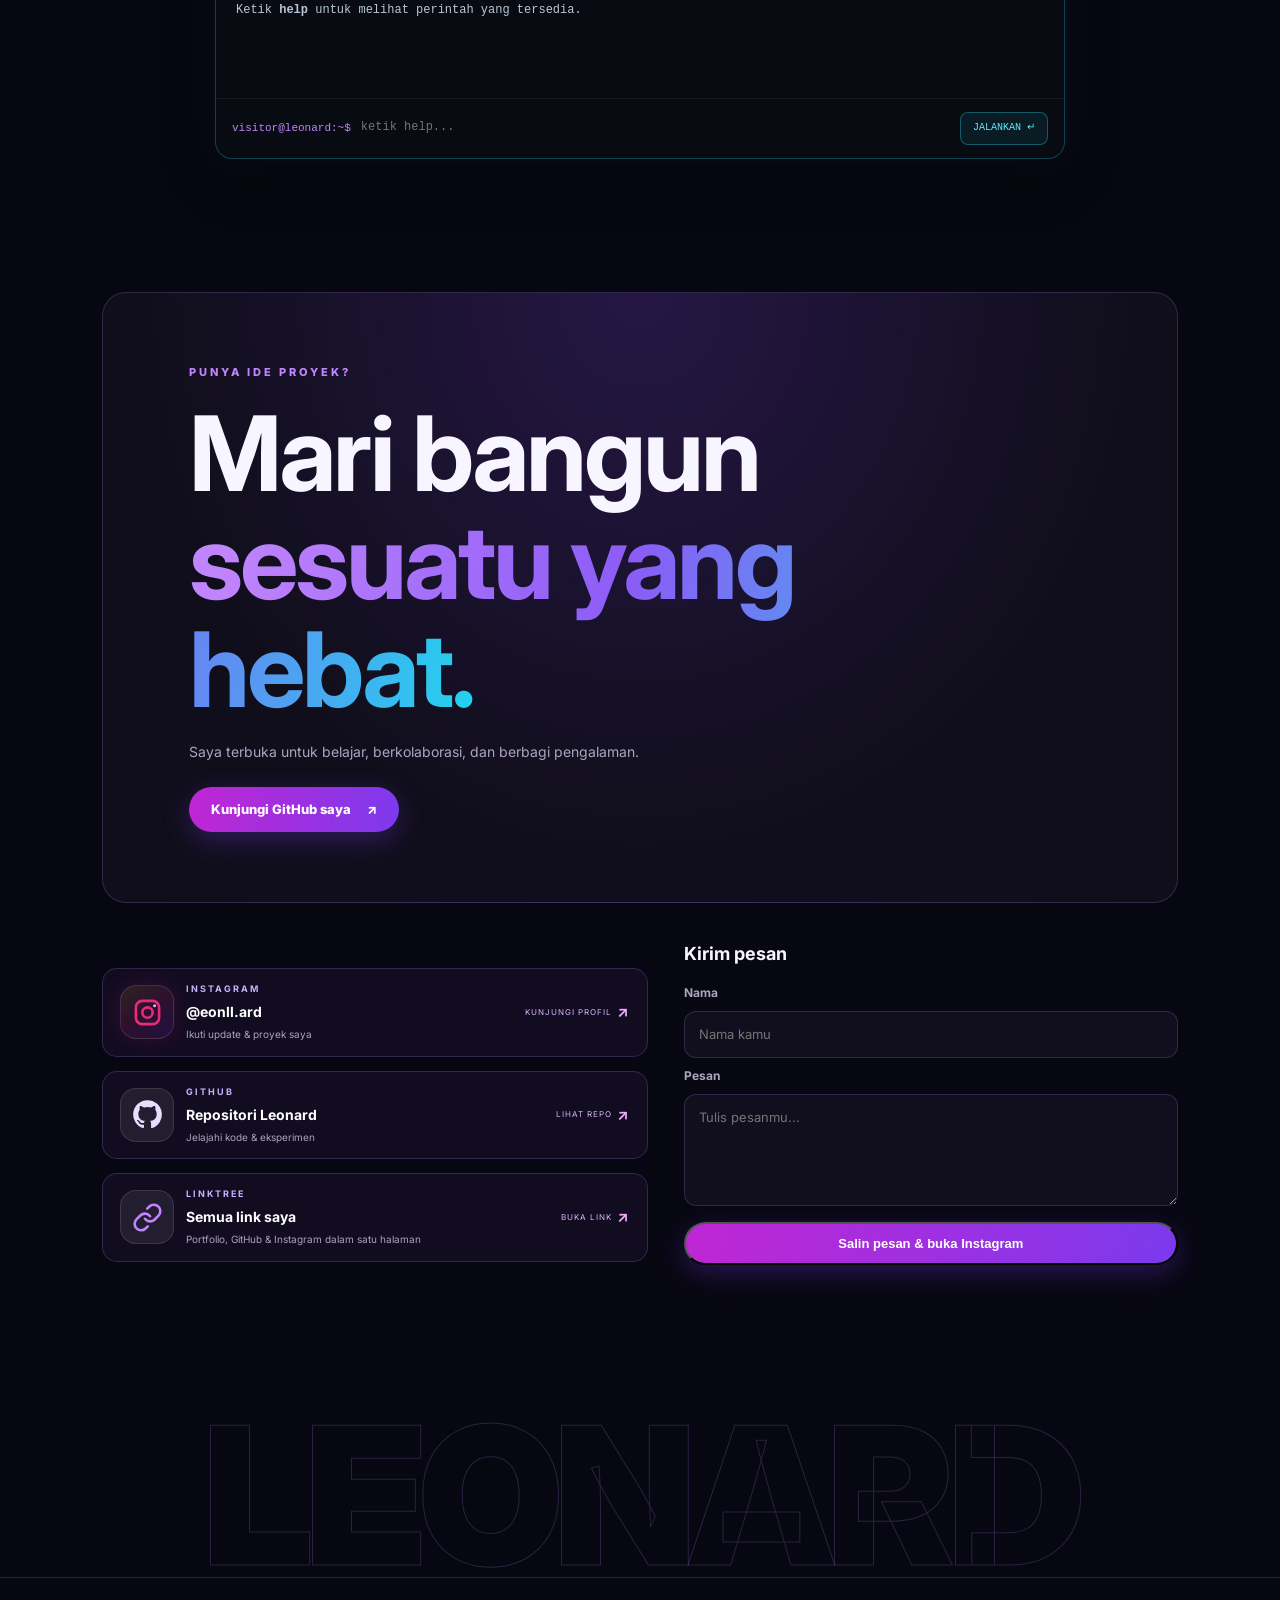
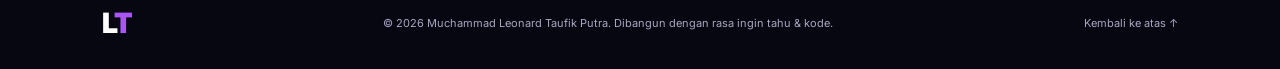
==== commit 6a839274: "Change main site preview photo to cyber portrait" ====
--- a/index.html
+++ b/index.html
@@ -12,11 +12,11 @@
   <meta property="og:title" content="Muchammad Leonard Taufik Putra | Developer Portfolio">
   <meta property="og:description" content="Developer, programmer, and cybersecurity enthusiast. Lihat proyek, skill, dan eksperimen Leonard.">
   <meta property="og:url" content="https://muchammadleonardtaufikputra-bot.github.io/portofolio/">
-  <meta property="og:image" content="https://muchammadleonardtaufikputra-bot.github.io/portofolio/images/profile.jpg">
+  <meta property="og:image" content="https://muchammadleonardtaufikputra-bot.github.io/portofolio/images/901472245_1493559992631136_4888158295140287447_n.jpg">
   <meta name="twitter:card" content="summary_large_image">
   <meta name="twitter:title" content="Muchammad Leonard Taufik Putra | Developer Portfolio">
   <meta name="twitter:description" content="Developer, programmer, and cybersecurity enthusiast.">
-  <meta name="twitter:image" content="https://muchammadleonardtaufikputra-bot.github.io/portofolio/images/profile.jpg">
+  <meta name="twitter:image" content="https://muchammadleonardtaufikputra-bot.github.io/portofolio/images/901472245_1493559992631136_4888158295140287447_n.jpg">
   <script type="application/ld+json">
   {"@context":"https://schema.org","@type":"Person","name":"Muchammad Leonard Taufik Putra","alternateName":"Leon","jobTitle":"Developer","description":"Developer, programmer, and cybersecurity enthusiast.","url":"https://muchammadleonardtaufikputra-bot.github.io/portofolio/","sameAs":["https://github.com/muchammadleonardtaufikputra-bot","https://www.instagram.com/eonll.ard/"]}
   </script>
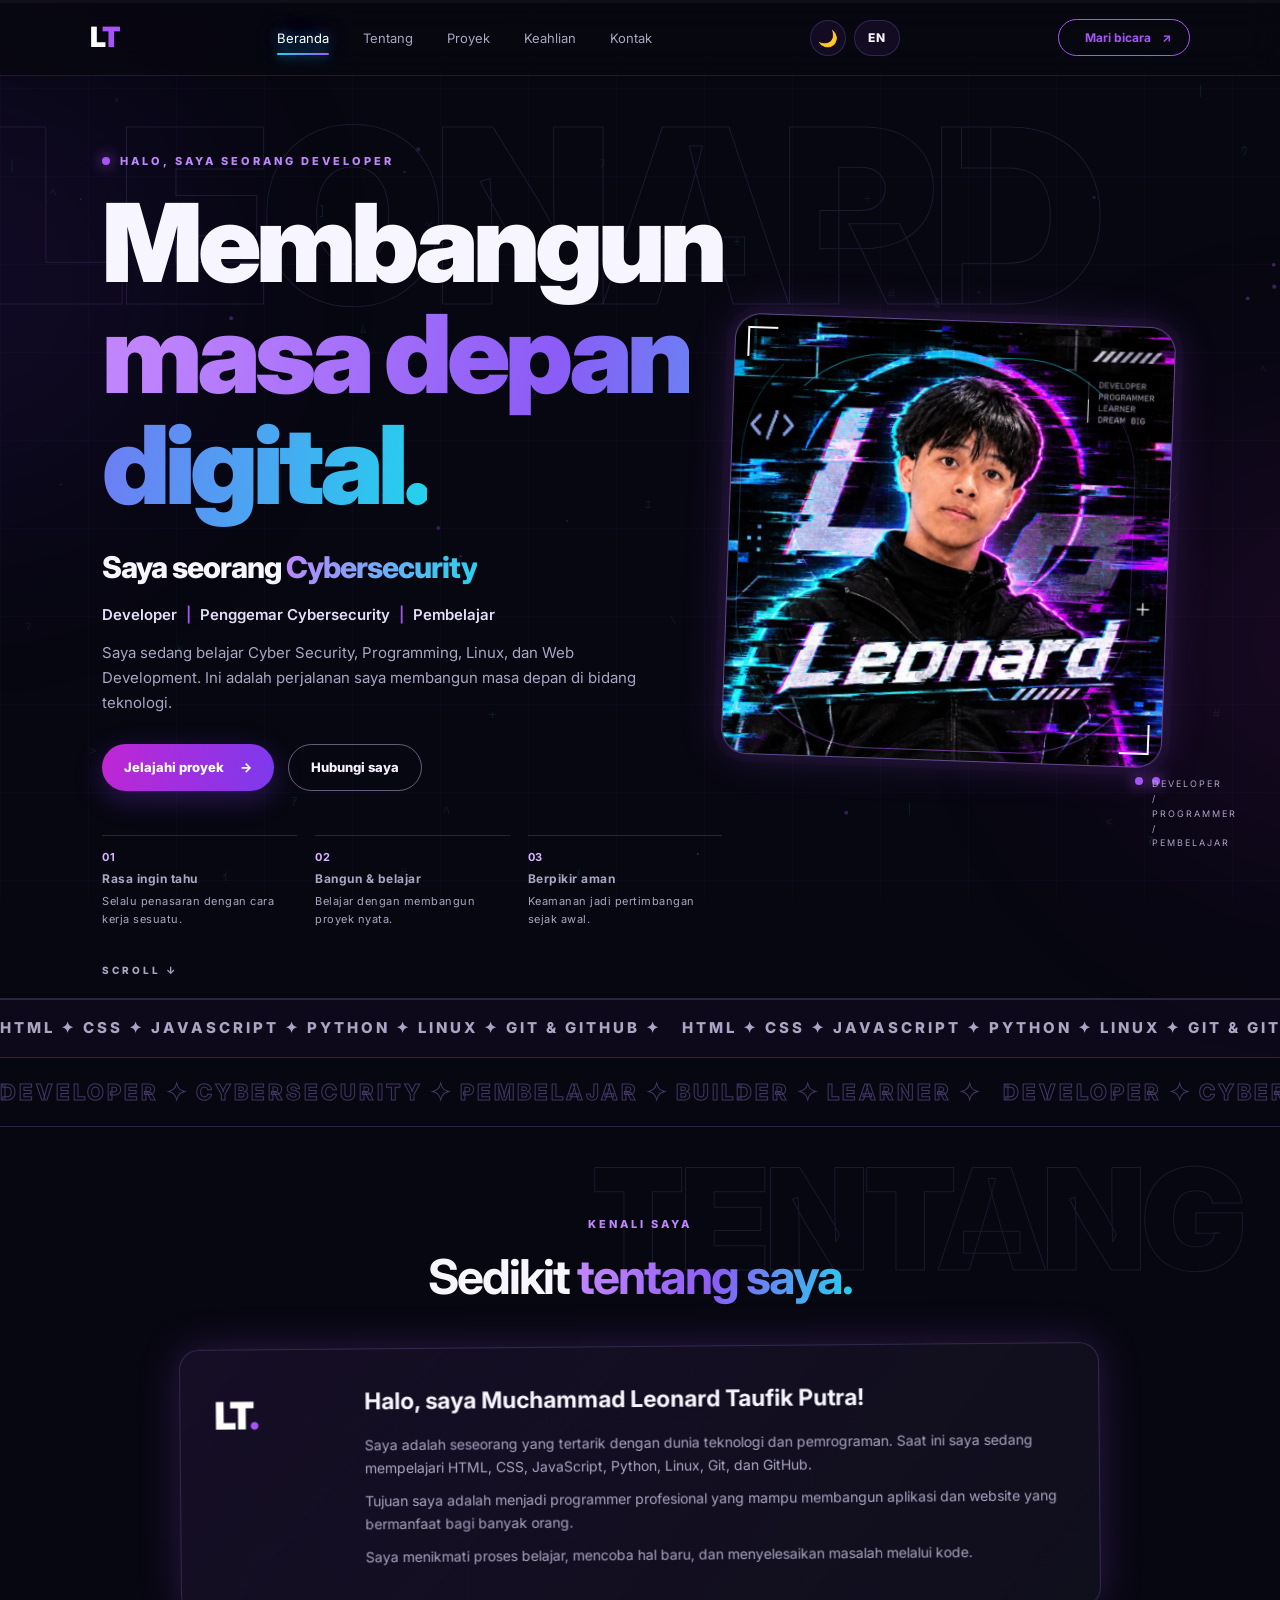
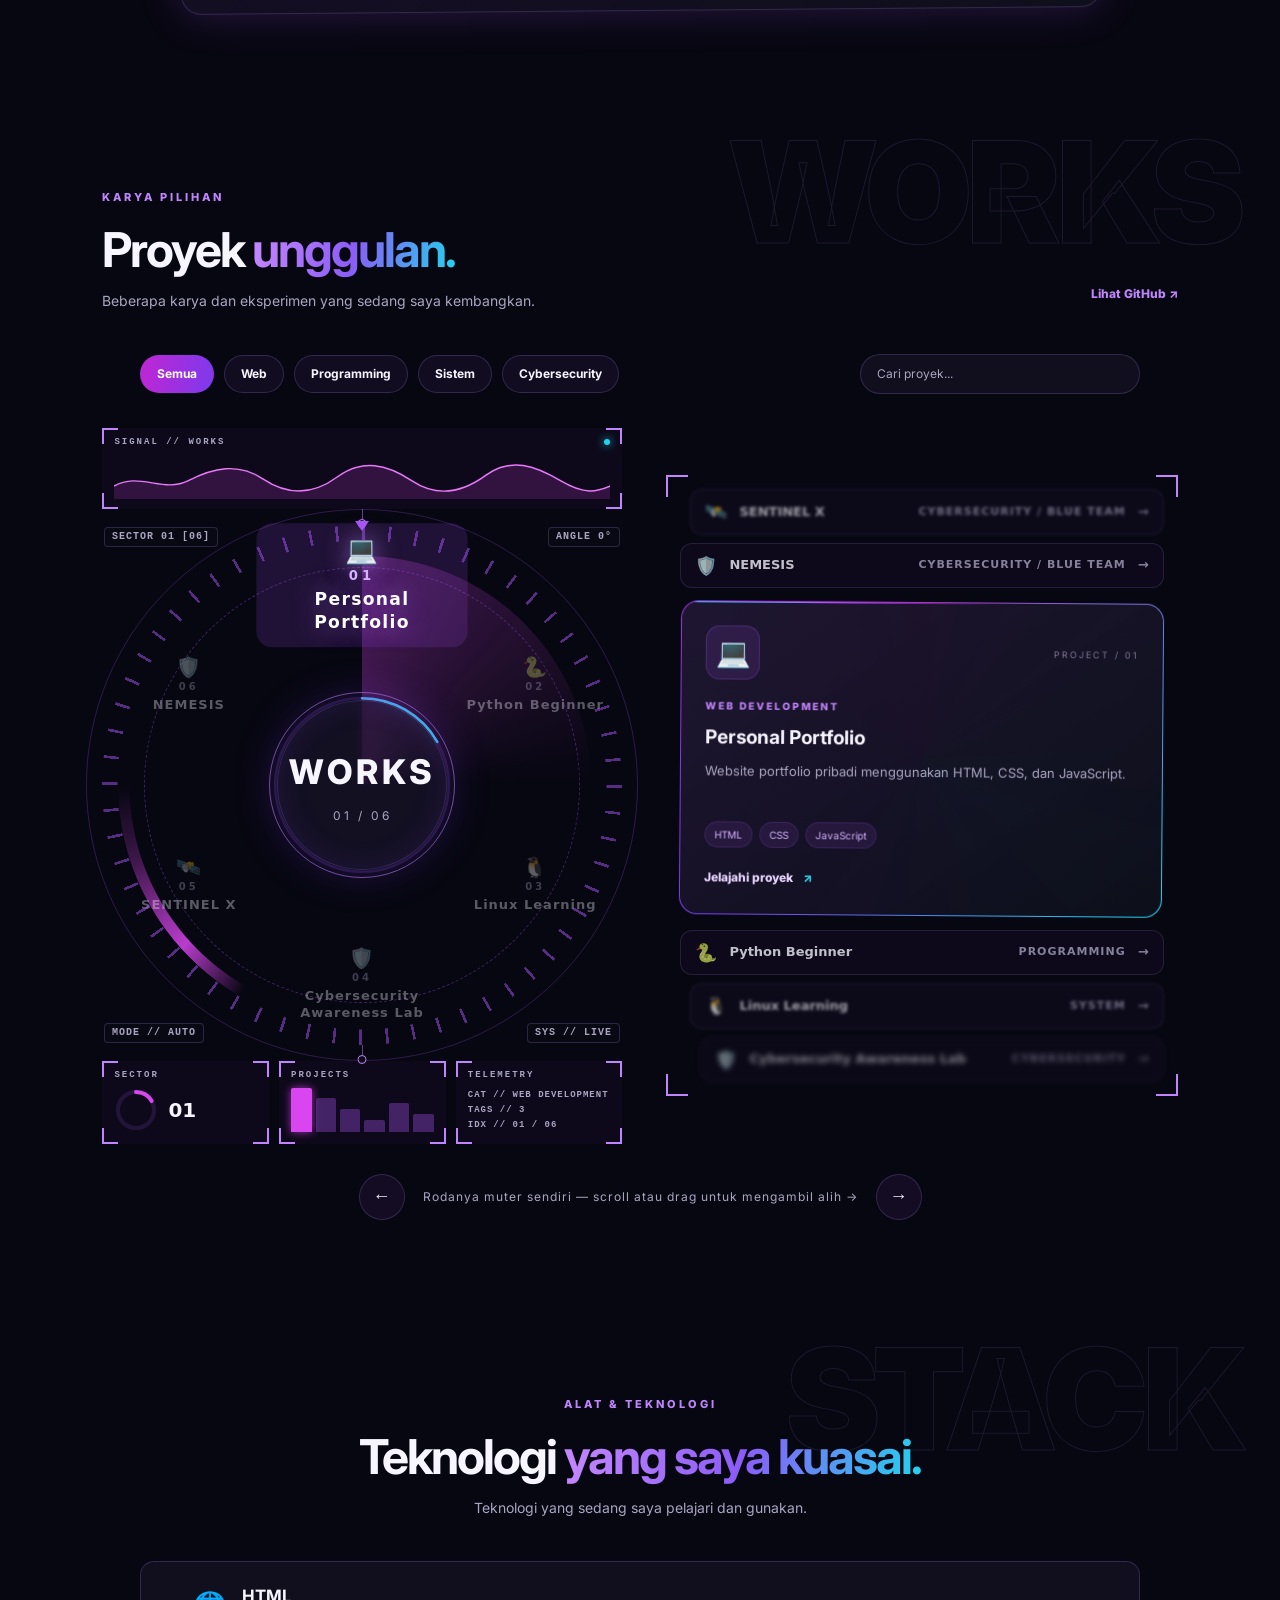
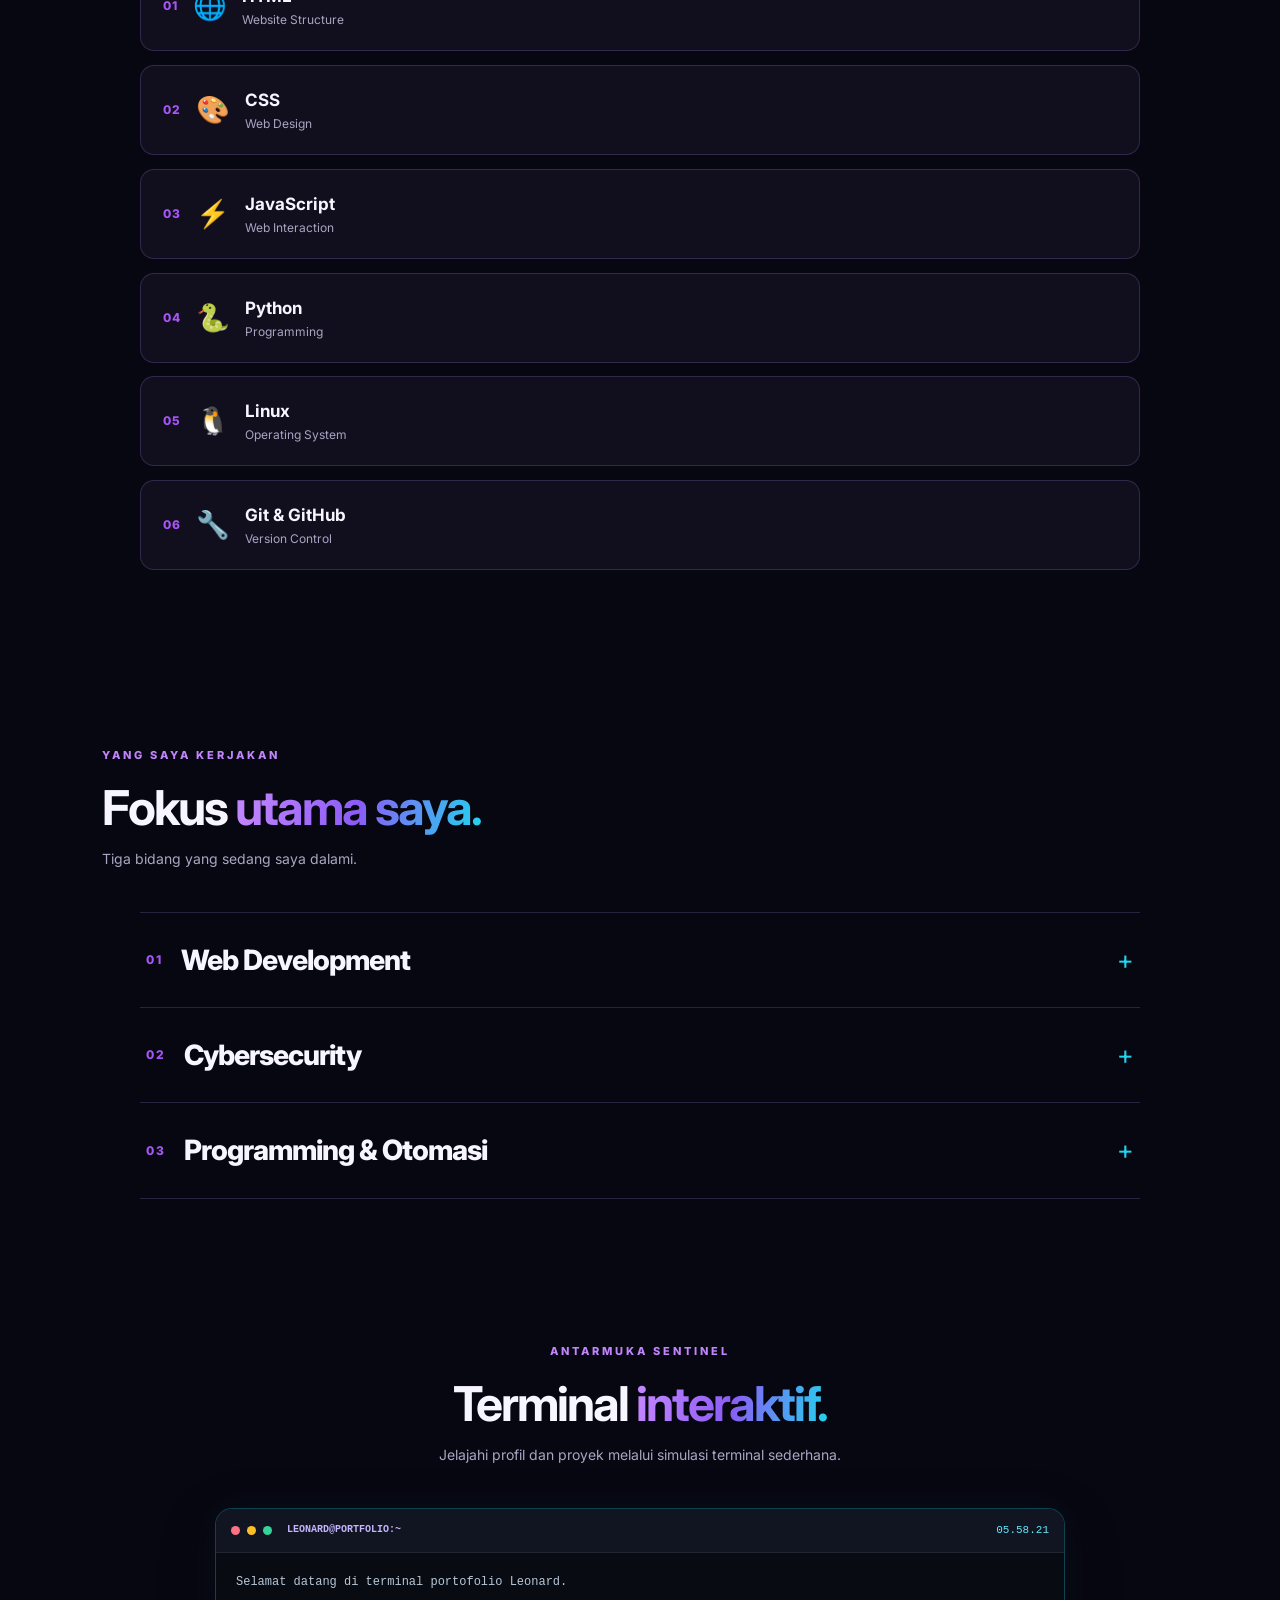
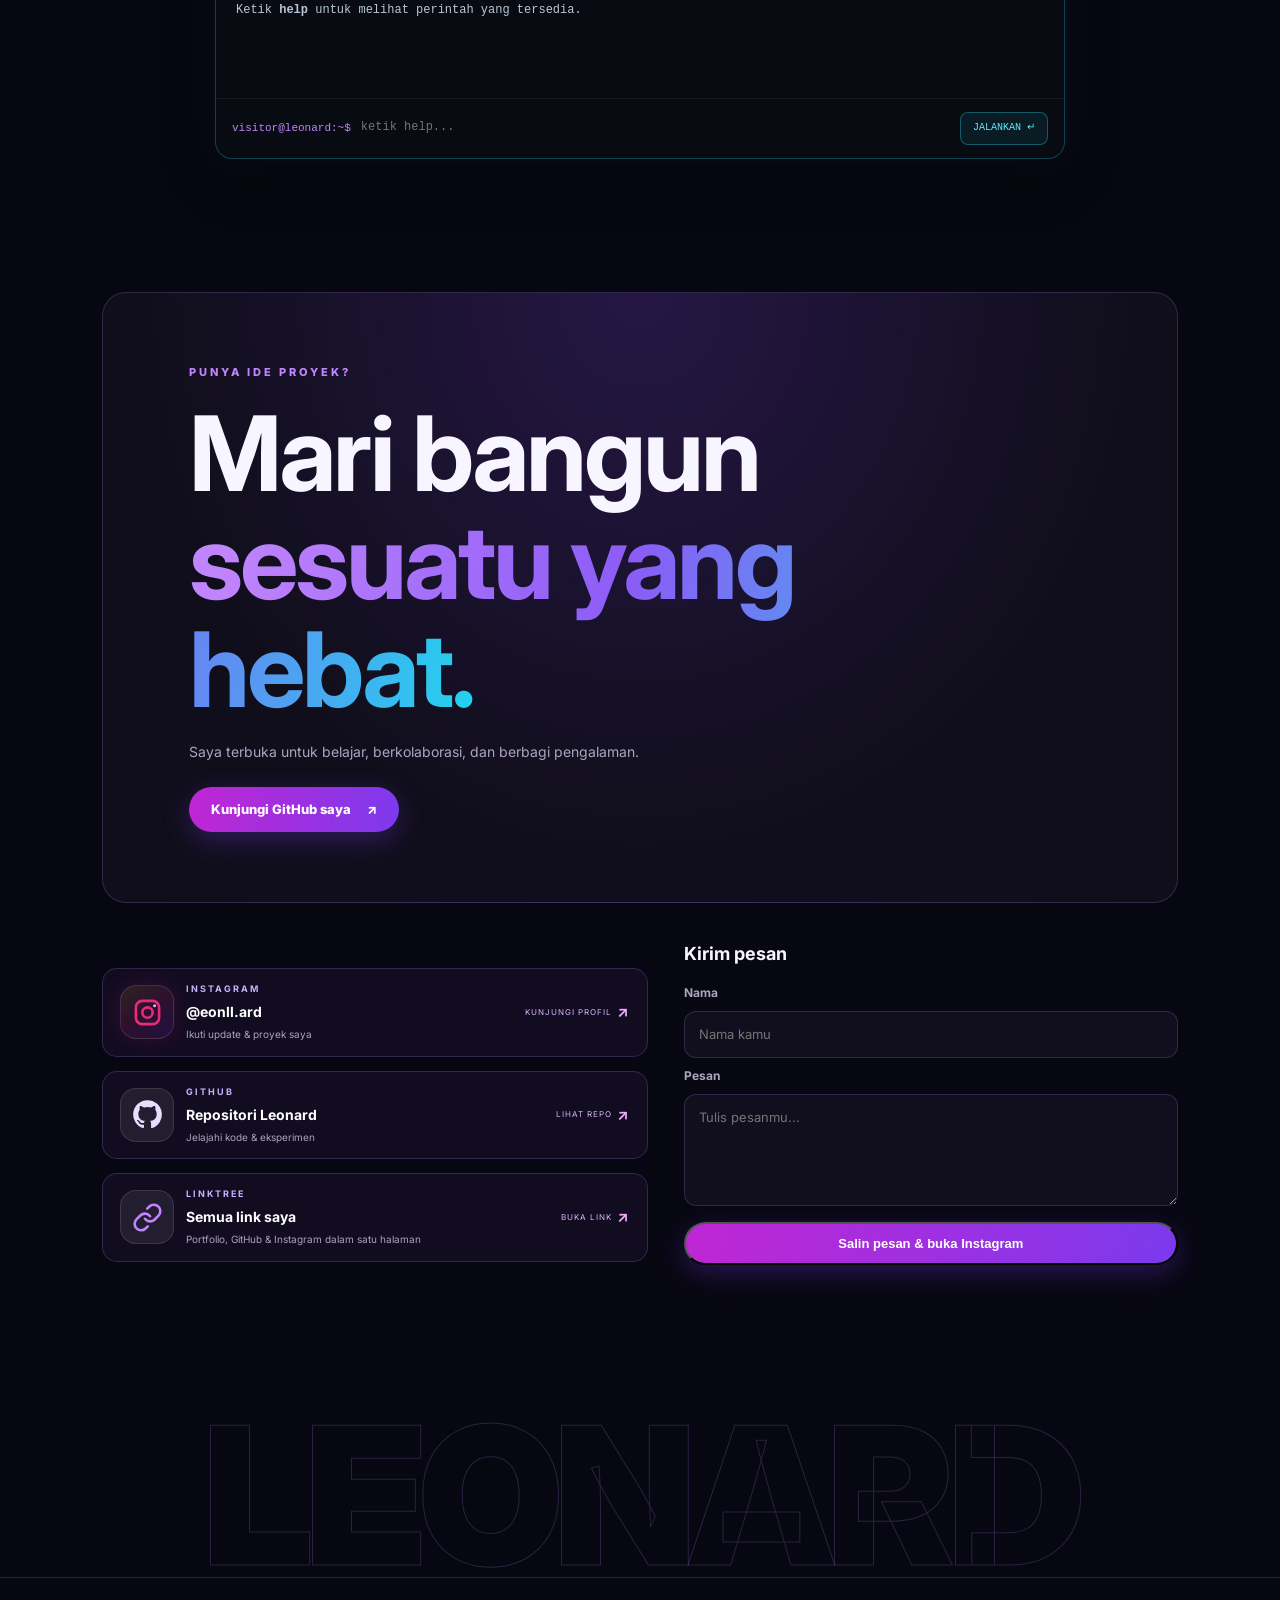
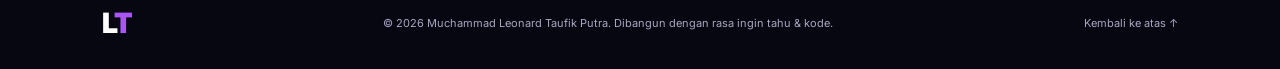
==== commit e2d58da3: "Fix mobile layout around the WORKS wheel: smaller radius/items, 2-col HUD gauges, tighter detail car" ====
--- a/index.html
+++ b/index.html
@@ -33,7 +33,7 @@
   <link rel="preconnect" href="https://fonts.googleapis.com">
   <link rel="preconnect" href="https://fonts.gstatic.com" crossorigin>
   <link href="https://fonts.googleapis.com/css2?family=Inter:wght@400;500;600;700;800;900&display=swap" rel="stylesheet">
-  <link rel="stylesheet" href="style.css?v=hud-v2">
+  <link rel="stylesheet" href="style.css?v=mobile-v1">
 </head>
 <body>
   <canvas id="glitchBg" class="glitch-bg" aria-hidden="true"></canvas>
--- a/style.css
+++ b/style.css
@@ -480,18 +480,44 @@
   .works-detail{max-width:560px;margin:0 auto;width:100%}
 }
 @media(max-width:650px){
+  .works-wheel{--wheel-r:min(200px,28vw)}
+  .works-wheel::after{inset:-10px}
   .wheel-hint{font-size:11px}
-  .wheel-item{width:130px;font-size:11px}
+  .wheel-item{width:110px;font-size:11px}
+  .wheel-item-icon{font-size:17px}
   .wheel-center{width:140px;height:140px;margin:-70px 0 0 -70px}
   .wheel-center-label{font-size:24px}
   .wheel-progress{width:156px;height:156px;margin:-78px 0 0 -78px}
   .wheel-detail-card::after{font-size:90px}
+  .works-detail .wheel-detail-card{padding:20px}
+  .wheel-detail-card h3{font-size:22px}
   .hud-readout{font-size:9px;padding:3px 5px}
   .works-detail{padding:10px}
+  .hud-gauges{display:grid;grid-template-columns:1fr 1fr}
+  .hud-gauges .hud-panel:last-child{grid-column:1/-1}
   .hud-gauge{width:34px;height:34px}
   .hud-gauge-num{font-size:16px}
-  .hud-telem{font-size:8px}
+  .hud-telem{font-size:9px}
   .hud-bars{height:36px}
+  .shadow-item{padding:9px 12px;gap:10px}
+  .shadow-cat{display:none}
+  .wheel-arrow{width:40px;height:40px;font-size:16px}
+  .wheel-controls{gap:12px;margin-top:24px}
+  .filter-chip{padding:7px 13px;font-size:11px}
+}
+@media(max-width:390px){
+  .works-wheel{--wheel-r:min(200px,26vw)}
+  .wheel-item{width:96px;font-size:10px}
+  .wheel-item-icon{font-size:15px}
+  .wheel-center{width:120px;height:120px;margin:-60px 0 0 -60px}
+  .wheel-center-label{font-size:20px}
+  .wheel-center-count{font-size:11px}
+  .wheel-progress{width:132px;height:132px;margin:-66px 0 0 -66px}
+  .hud-readout{font-size:8px;padding:2px 4px;letter-spacing:0}
+  .wheel-detail-card::after{font-size:70px}
+  .works-detail .wheel-detail-card{padding:16px}
+  .wheel-detail-card h3{font-size:20px}
+  .filter-bar{gap:8px}
 }
 @media(prefers-reduced-motion:reduce){
   .works-wheel{transform:none}
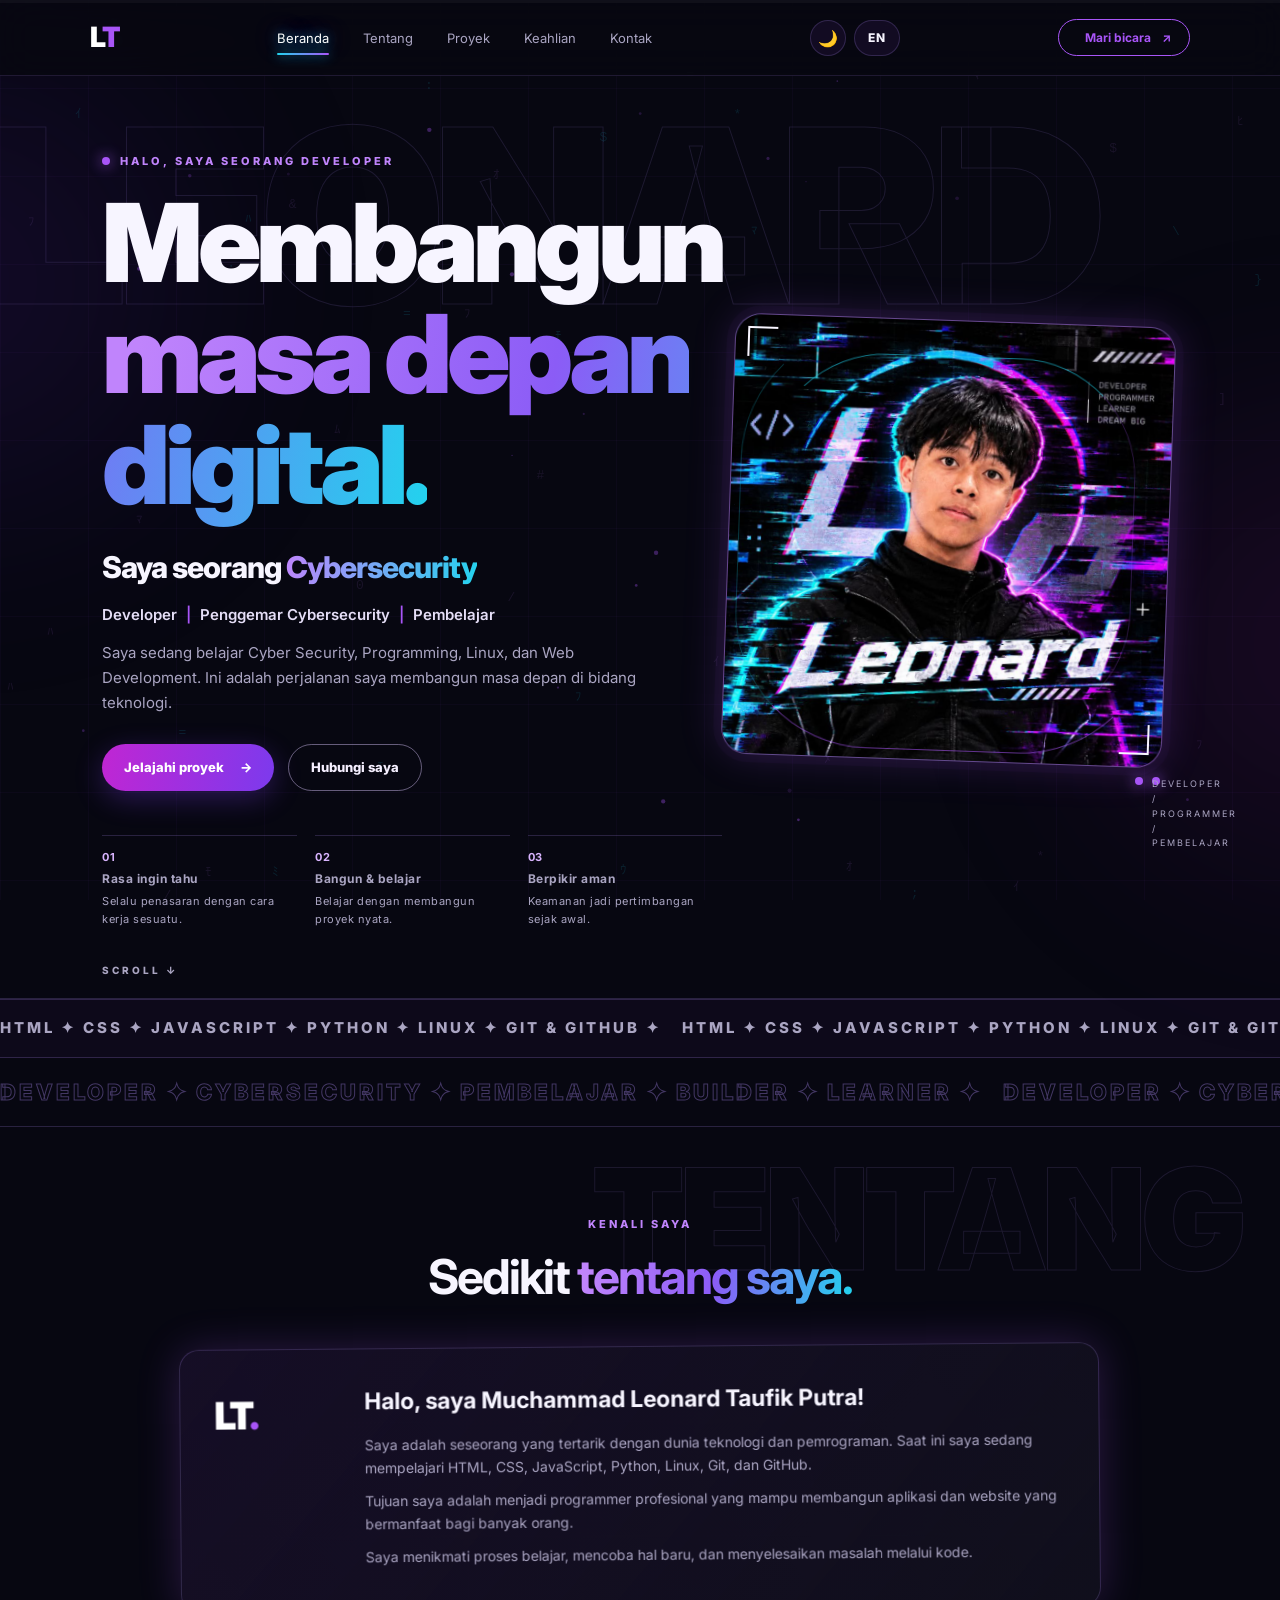
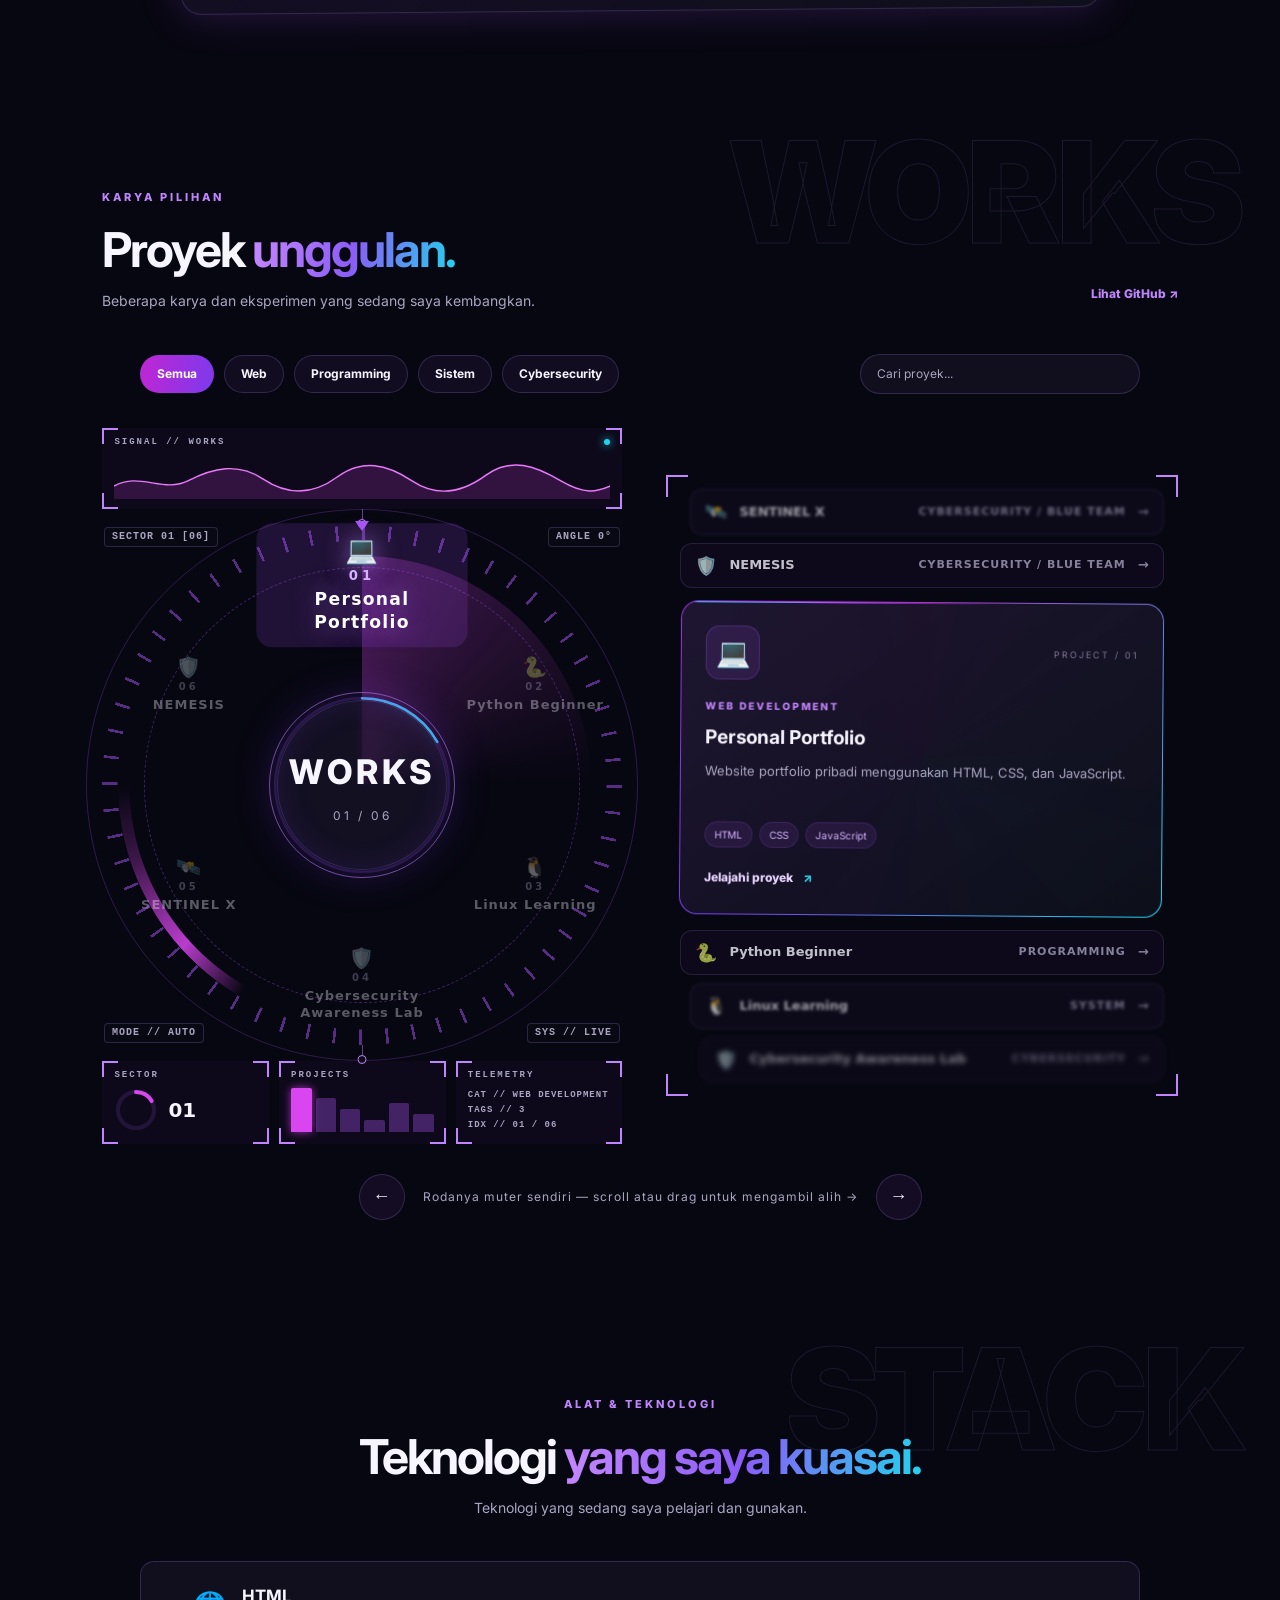
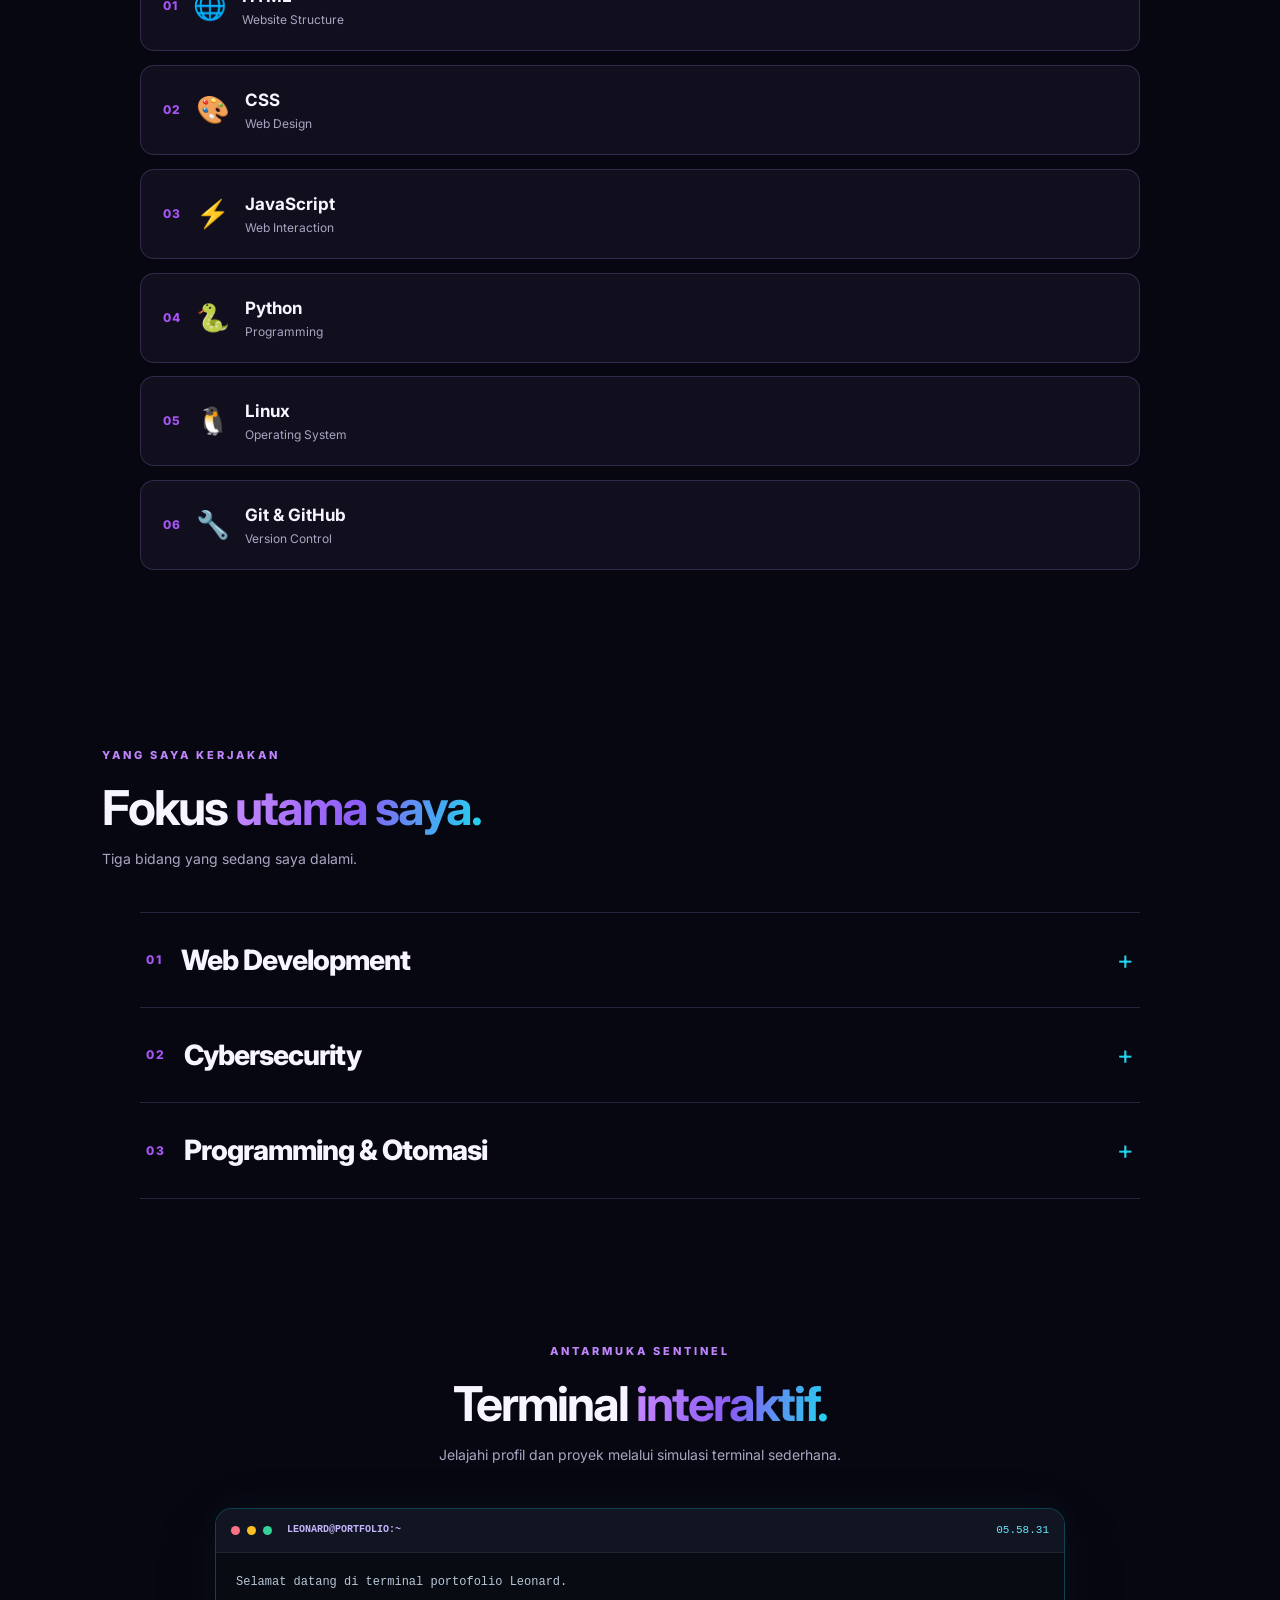
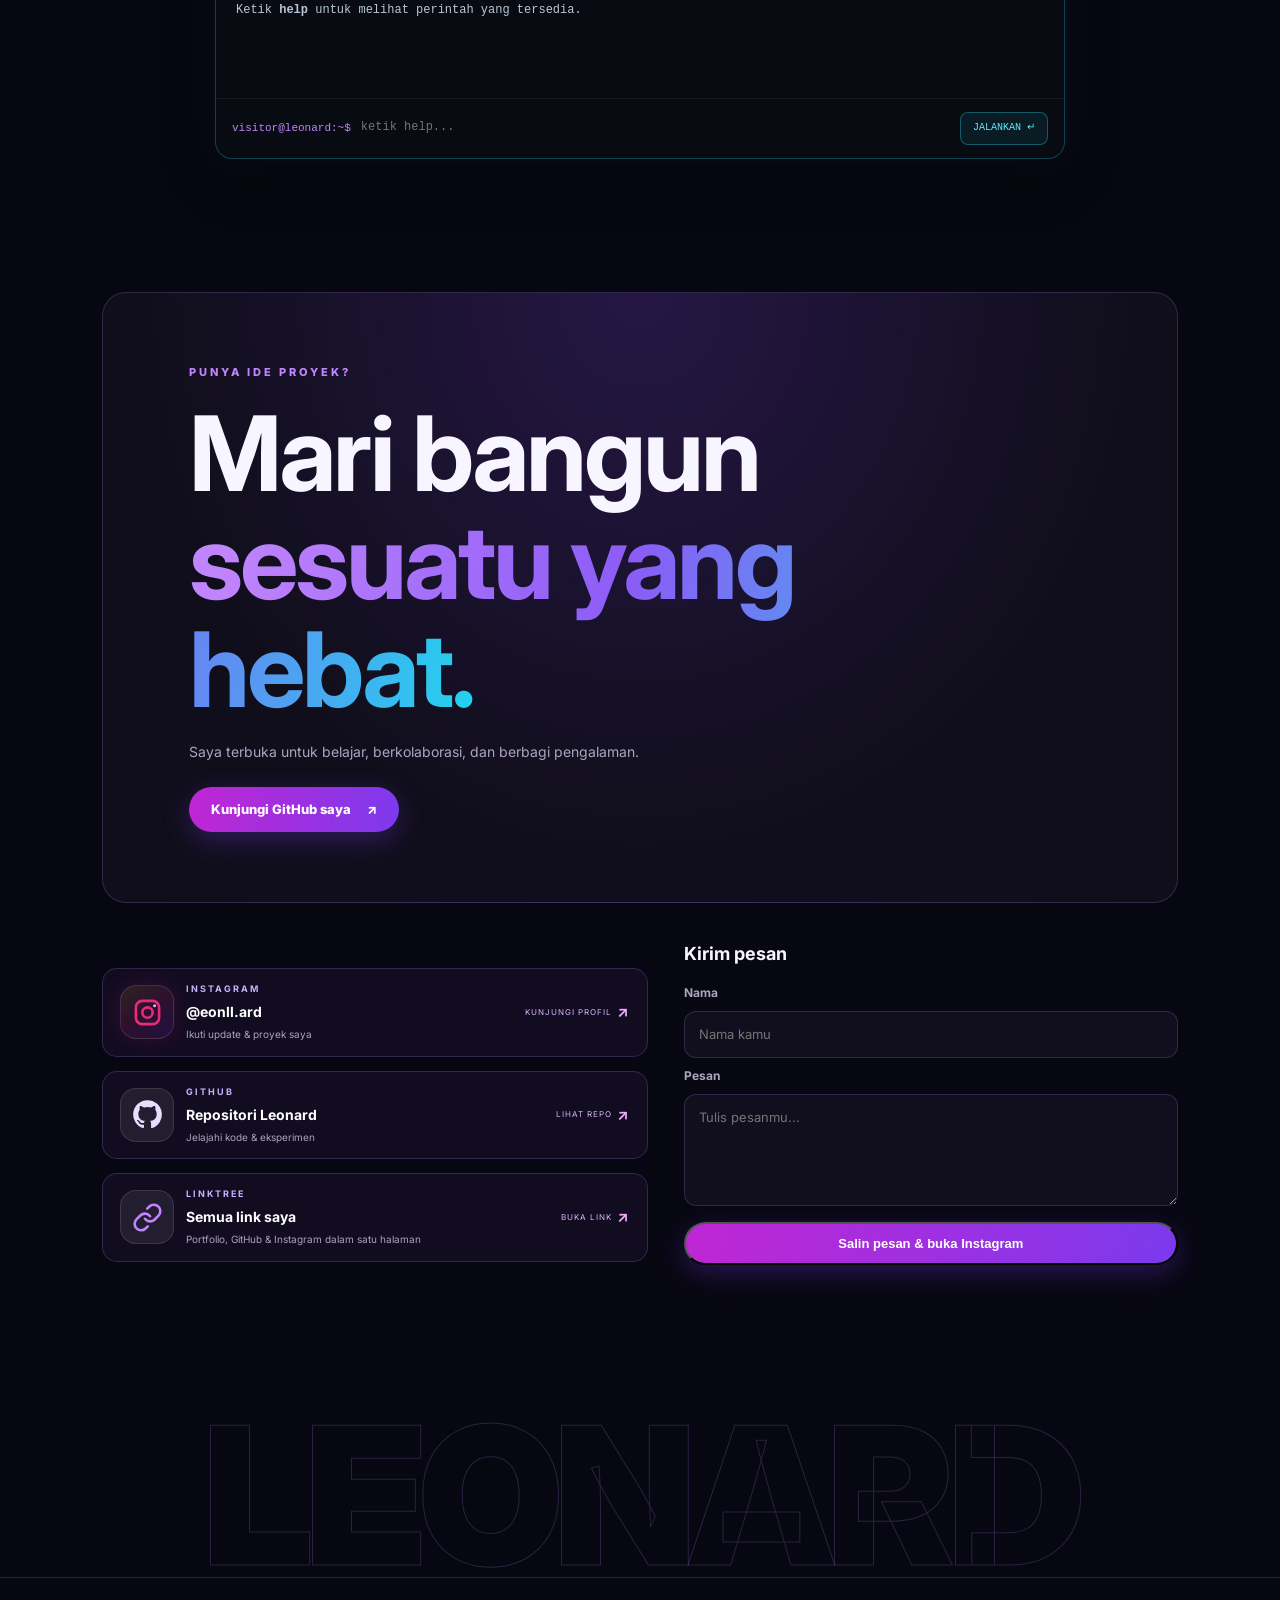
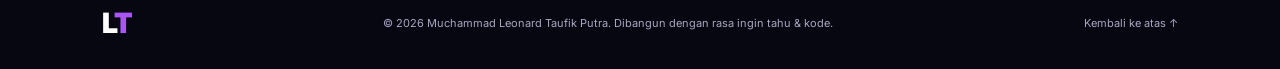
==== commit bf200c93: "Fix hero heading clipping on mobile: proper h1 size at <=650px (was overridden by desktop rule)" ====
--- a/index.html
+++ b/index.html
@@ -33,7 +33,7 @@
   <link rel="preconnect" href="https://fonts.googleapis.com">
   <link rel="preconnect" href="https://fonts.gstatic.com" crossorigin>
   <link href="https://fonts.googleapis.com/css2?family=Inter:wght@400;500;600;700;800;900&display=swap" rel="stylesheet">
-  <link rel="stylesheet" href="style.css?v=mobile-v1">
+  <link rel="stylesheet" href="style.css?v=mobile-v2">
 </head>
 <body>
   <canvas id="glitchBg" class="glitch-bg" aria-hidden="true"></canvas>
--- a/style.css
+++ b/style.css
@@ -352,7 +352,7 @@
 html[data-theme="light"] .service-head:hover .service-title{color:#5b21b6}
 @media(max-width:900px){.hero-ghost{font-size:clamp(90px,22vw,180px)}}
 @media(max-width:650px){
-  .hero h1{letter-spacing:-3px}
+  .hero h1{font-size:clamp(36px,11vw,52px);letter-spacing:-2px}
   .hero-meta{grid-template-columns:1fr;gap:12px;margin-top:30px;text-align:left}
   .hero-scroll{display:none}
   .ghost-word{display:none}
@@ -506,6 +506,7 @@
   .filter-chip{padding:7px 13px;font-size:11px}
 }
 @media(max-width:390px){
+  .hero h2{font-size:12px}
   .works-wheel{--wheel-r:min(200px,26vw)}
   .wheel-item{width:96px;font-size:10px}
   .wheel-item-icon{font-size:15px}
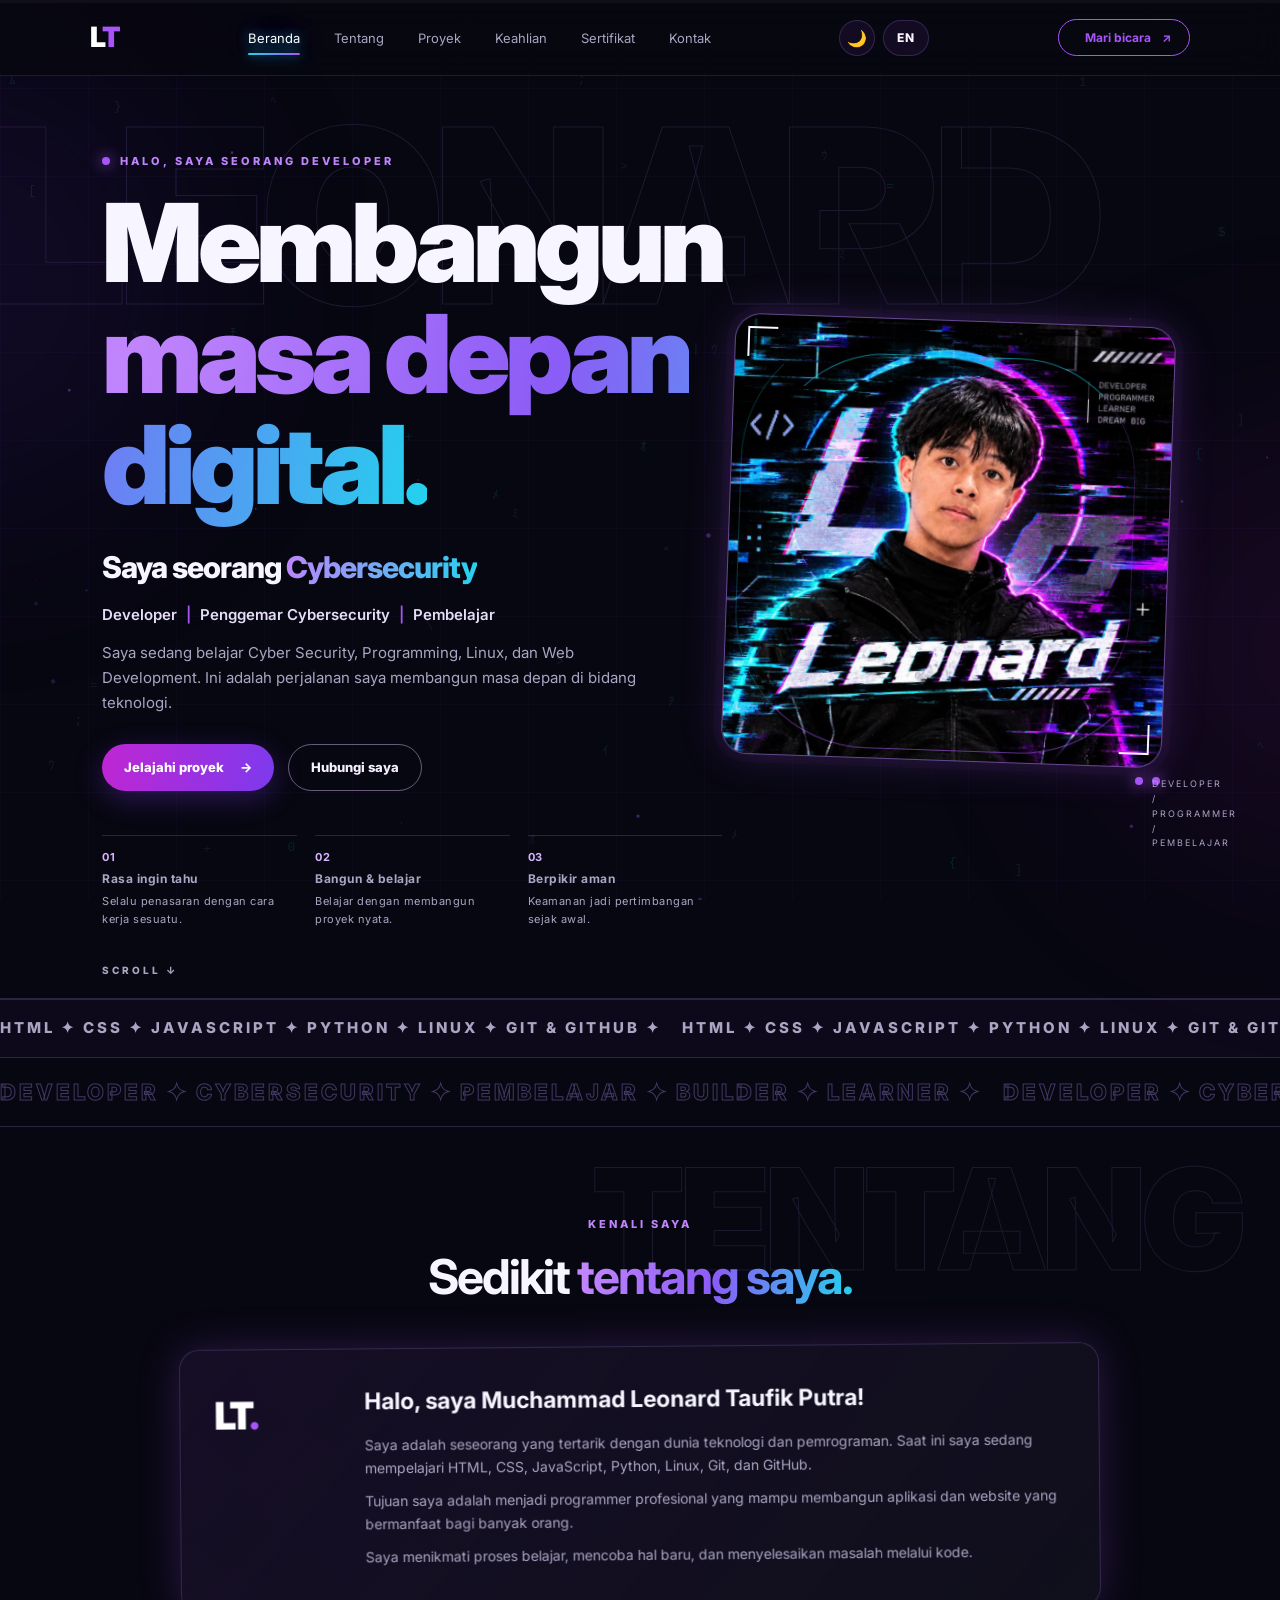
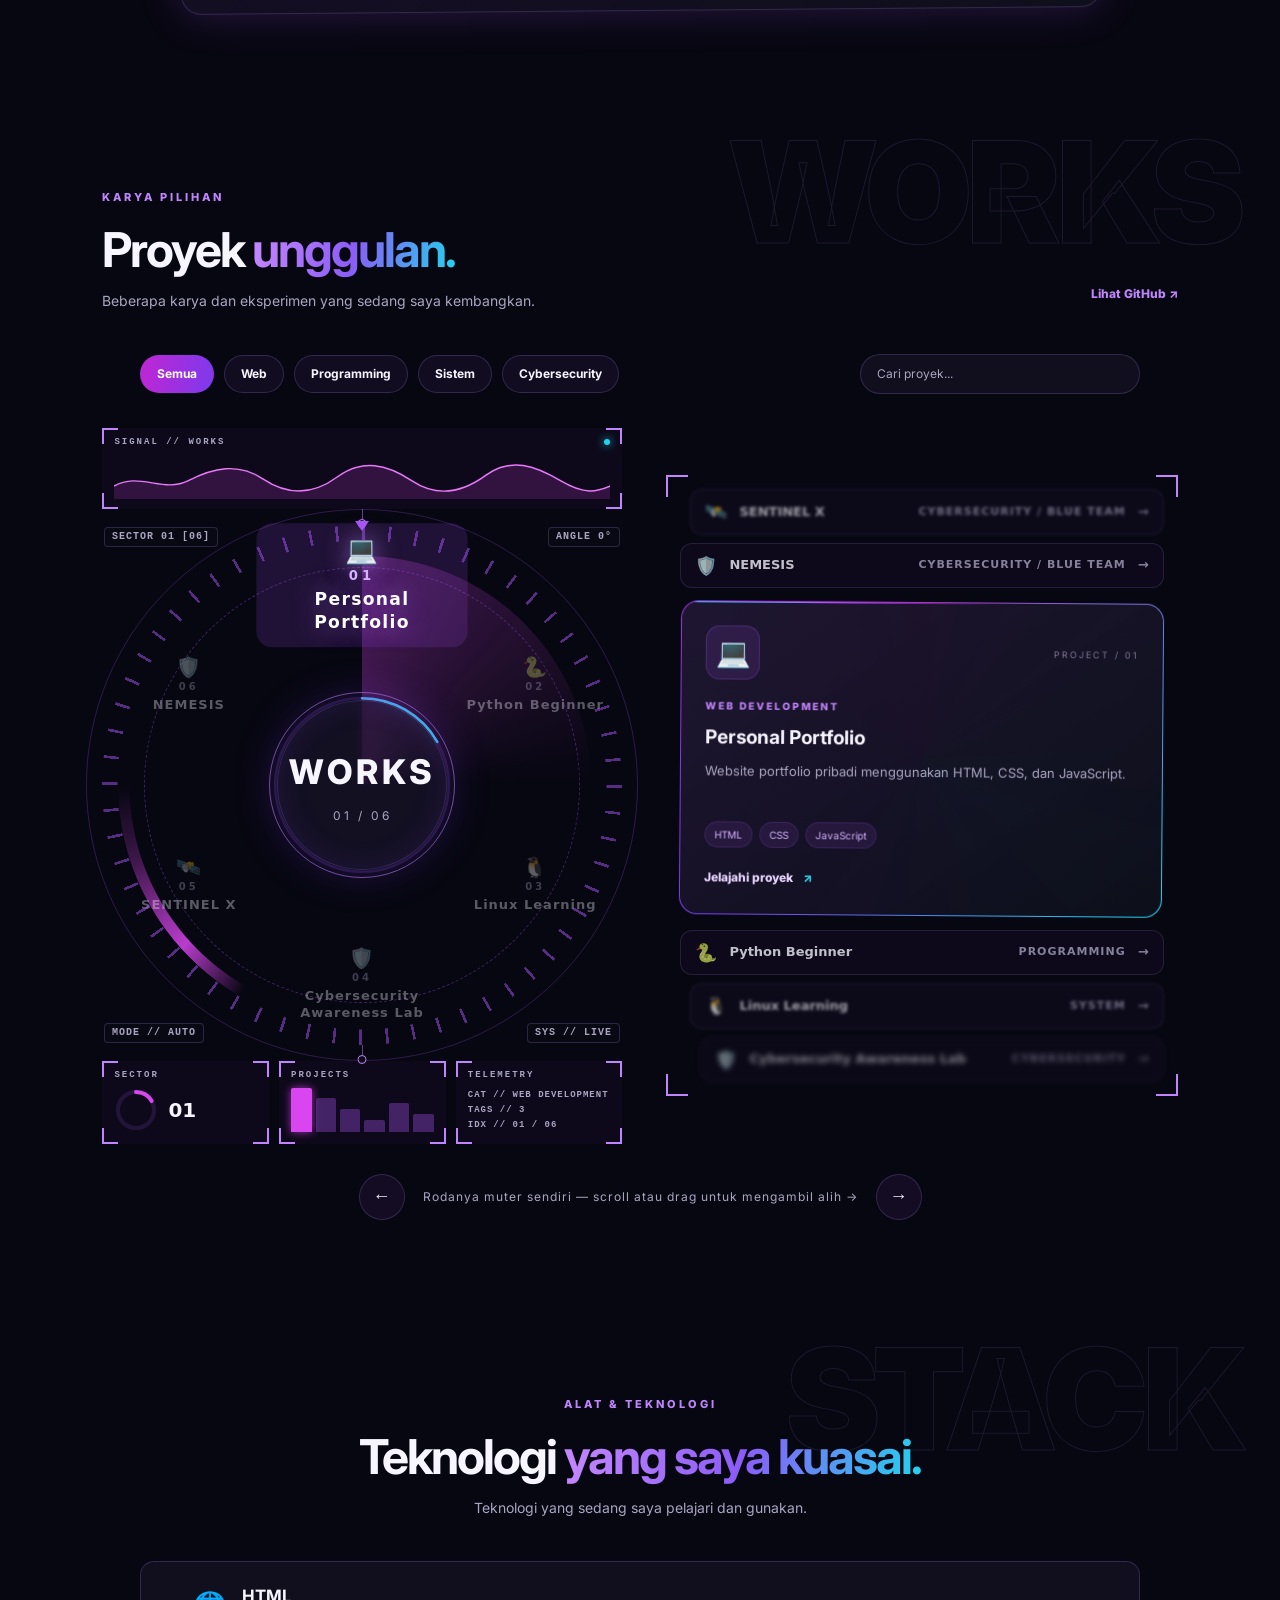
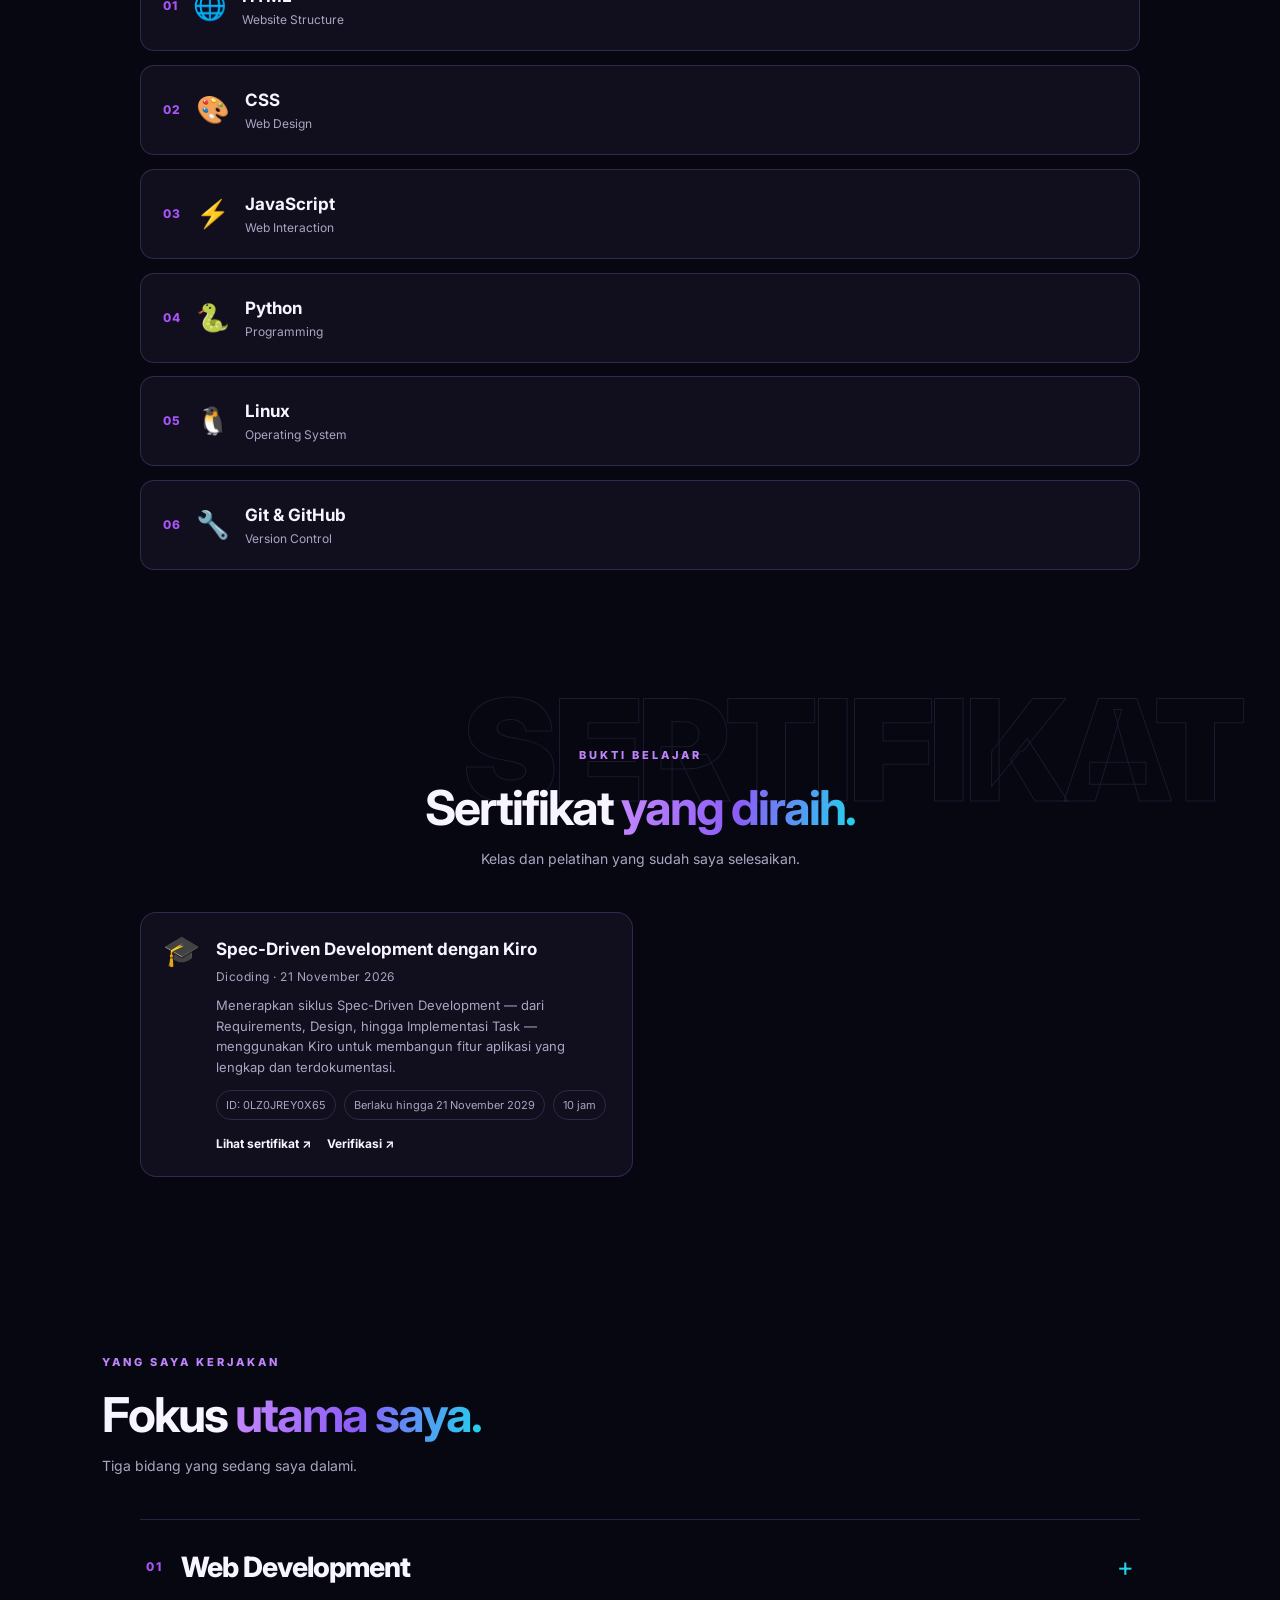
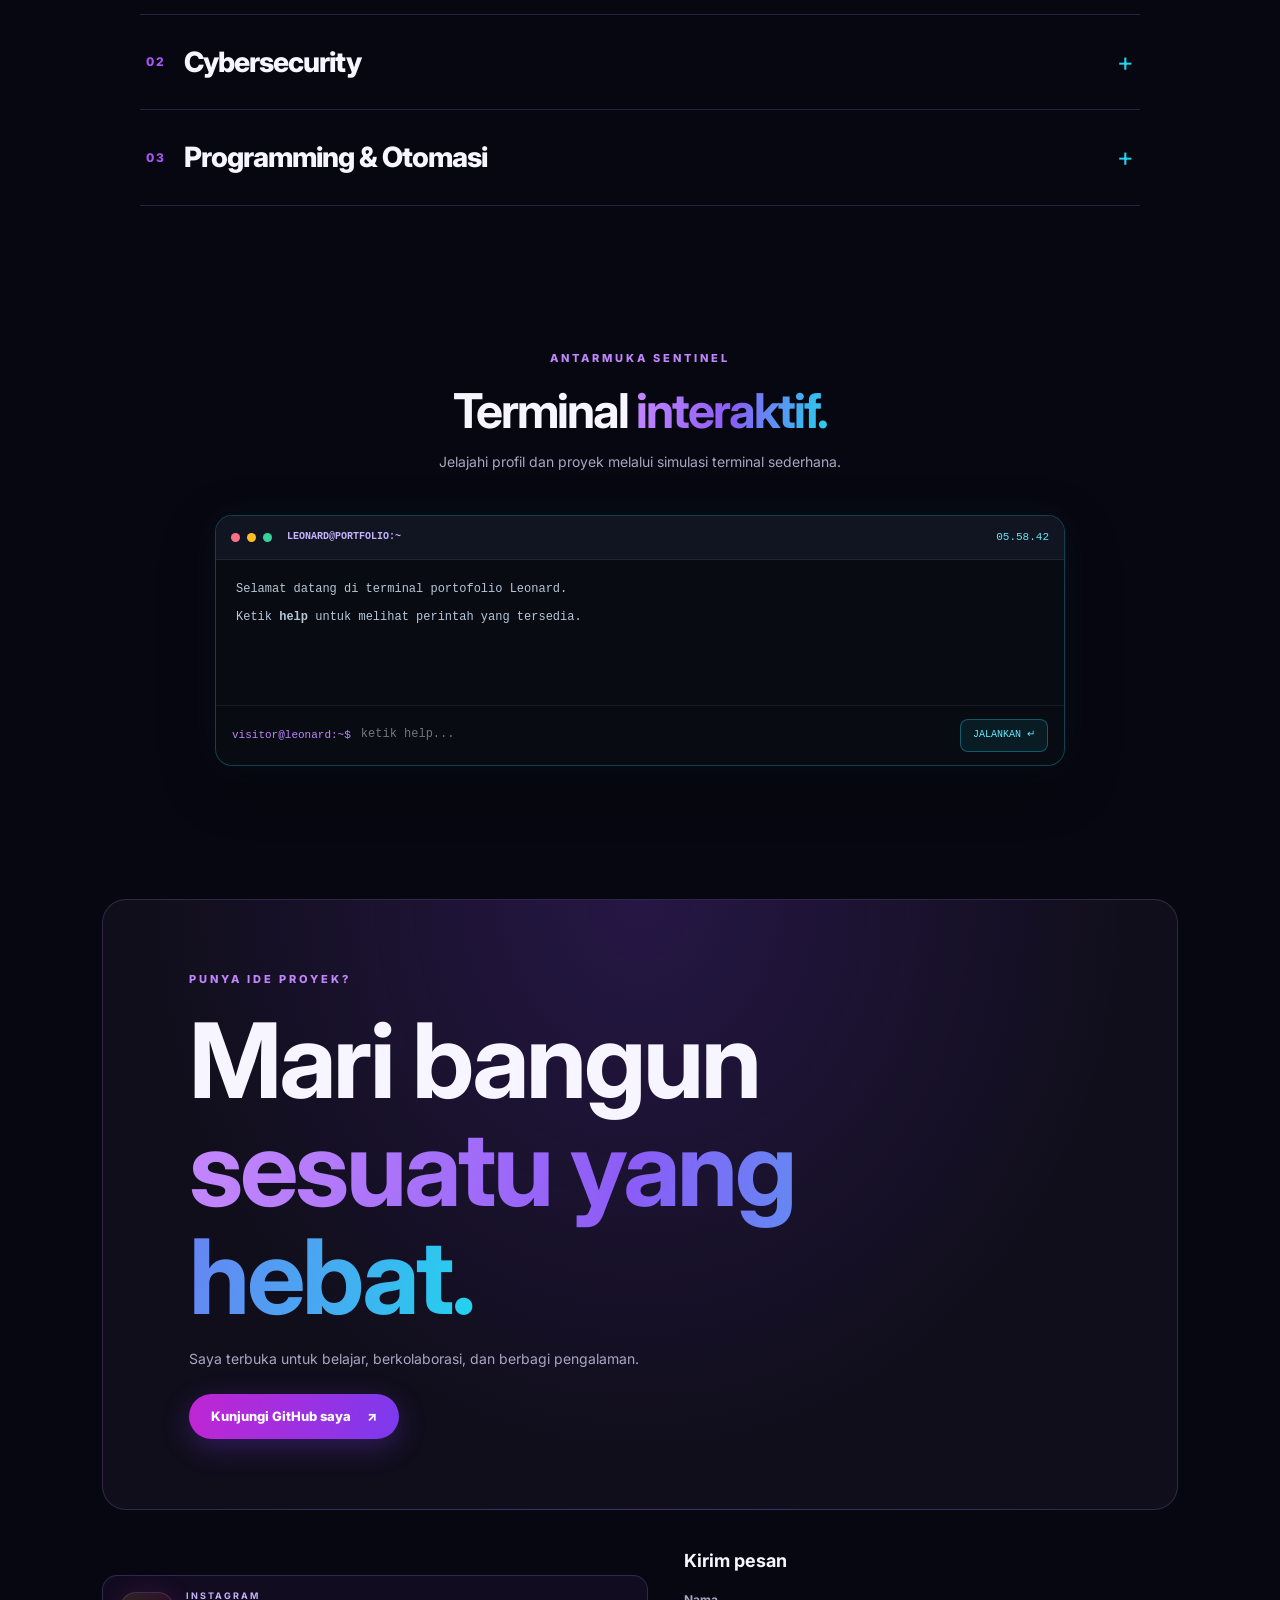
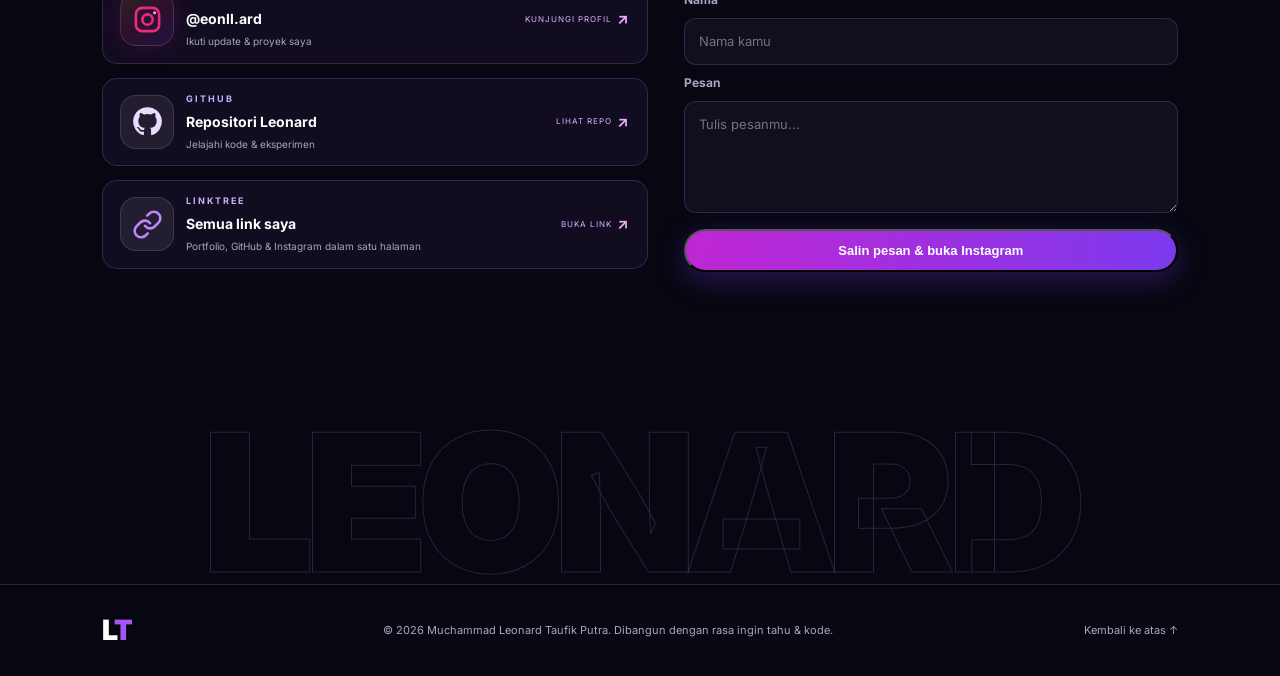
==== commit e22bafcb: "Add Certificates section: Dicoding Spec-Driven Development dengan Kiro" ====
--- a/index.html
+++ b/index.html
@@ -33,7 +33,7 @@
   <link rel="preconnect" href="https://fonts.googleapis.com">
   <link rel="preconnect" href="https://fonts.gstatic.com" crossorigin>
   <link href="https://fonts.googleapis.com/css2?family=Inter:wght@400;500;600;700;800;900&display=swap" rel="stylesheet">
-  <link rel="stylesheet" href="style.css?v=mobile-v2">
+  <link rel="stylesheet" href="style.css?v=certs-v1">
 </head>
 <body>
   <canvas id="glitchBg" class="glitch-bg" aria-hidden="true"></canvas>
@@ -46,7 +46,7 @@
     <a href="#home" class="logo" aria-label="Leonard, home">L<span>T</span></a>
     <button class="menu-toggle" id="menuToggle" aria-label="Buka menu" aria-expanded="false">☰</button>
     <ul class="nav-links" id="navLinks">
-      <li><a href="#home" data-i18n="nav.home">Beranda</a></li><li><a href="#about" data-i18n="nav.about">Tentang</a></li><li><a href="#projects" data-i18n="nav.projects">Proyek</a></li><li><a href="#skills" data-i18n="nav.skills">Keahlian</a></li><li><a href="#contact" data-i18n="nav.contact">Kontak</a></li>
+      <li><a href="#home" data-i18n="nav.home">Beranda</a></li><li><a href="#about" data-i18n="nav.about">Tentang</a></li><li><a href="#projects" data-i18n="nav.projects">Proyek</a></li><li><a href="#skills" data-i18n="nav.skills">Keahlian</a></li><li><a href="#certificates" data-i18n="nav.certs">Sertifikat</a></li><li><a href="#contact" data-i18n="nav.contact">Kontak</a></li>
     </ul>
     <div class="nav-controls">
       <button class="icon-toggle" id="themeToggle" type="button" aria-label="Ubah ke tema terang" title="Tema">🌙</button>
@@ -163,6 +163,12 @@
       <div class="skills-grid"></div>
     </section>
 
+    <section class="section" id="certificates">
+      <div class="ghost-word" aria-hidden="true">SERTIFIKAT</div>
+      <div class="section-heading"><p class="eyebrow" data-i18n="certs.eyebrow">BUKTI BELAJAR</p><h2 data-i18n-html="certs.heading">Sertifikat <span>yang diraih.</span></h2><p data-i18n="certs.sub">Kelas dan pelatihan yang sudah saya selesaikan.</p></div>
+      <div class="certificates-grid"></div>
+    </section>
+
     <section class="section services" id="services">
       <div class="section-heading section-heading-row"><div><p class="eyebrow" data-i18n="services.eyebrow">YANG SAYA KERJAKAN</p><h2 data-i18n-html="services.heading">Fokus <span>utama saya.</span></h2><p data-i18n="services.sub">Tiga bidang yang sedang saya dalami.</p></div></div>
       <div class="services-list">
@@ -213,7 +219,7 @@
     const esc = value => String(value ?? "").replace(/[&<>"']/g, c => ({"&":"&amp;","<":"&lt;",">":"&gt;",'"':"&quot;","'":"&#39;"}[c]));
     const I18N = {
       id: {
-        "nav.home": "Beranda", "nav.about": "Tentang", "nav.projects": "Proyek", "nav.skills": "Keahlian", "nav.contact": "Kontak", "nav.cta": "Mari bicara",
+        "nav.home": "Beranda", "nav.about": "Tentang", "nav.projects": "Proyek", "nav.skills": "Keahlian", "nav.certs": "Sertifikat", "nav.contact": "Kontak", "nav.cta": "Mari bicara",
         "hero.eyebrow": "HALO, SAYA SEORANG DEVELOPER",
         "hero.title": "Membangun<br><span>masa depan digital.</span>",
         "hero.subtitle": "Developer <i>|</i> Penggemar Cybersecurity <i>|</i> Pembelajar",
@@ -242,6 +248,10 @@
         "projects.prev": "Proyek sebelumnya", "projects.next": "Proyek berikutnya",
         "skills.eyebrow": "ALAT & TEKNOLOGI", "skills.heading": "Teknologi <span>yang saya kuasai.</span>",
         "skills.sub": "Teknologi yang sedang saya pelajari dan gunakan.",
+        "certs.eyebrow": "BUKTI BELAJAR", "certs.heading": "Sertifikat <span>yang diraih.</span>",
+        "certs.sub": "Kelas dan pelatihan yang sudah saya selesaikan.",
+        "certs.view": "Lihat sertifikat", "certs.verify": "Verifikasi",
+        "certs.valid": "Berlaku hingga",
         "terminal.eyebrow": "ANTARMUKA SENTINEL", "terminal.heading": "Terminal <span>interaktif.</span>",
         "terminal.sub": "Jelajahi profil dan proyek melalui simulasi terminal sederhana.",
         "terminal.welcome1": "Selamat datang di terminal portofolio Leonard.",
@@ -269,7 +279,7 @@
         "lang.label": "Ubah bahasa ke English"
       },
       en: {
-        "nav.home": "Home", "nav.about": "About", "nav.projects": "Projects", "nav.skills": "Skills", "nav.contact": "Contact", "nav.cta": "Let's talk",
+        "nav.home": "Home", "nav.about": "About", "nav.projects": "Projects", "nav.skills": "Skills", "nav.certs": "Certificates", "nav.contact": "Contact", "nav.cta": "Let's talk",
         "hero.eyebrow": "HELLO, I'M A DEVELOPER",
         "hero.title": "Building my<br><span>digital future.</span>",
         "hero.subtitle": "Developer <i>|</i> Cybersecurity Enthusiast <i>|</i> Learner",
@@ -298,6 +308,10 @@
         "projects.prev": "Previous project", "projects.next": "Next project",
         "skills.eyebrow": "TOOLS & TECHNOLOGIES", "skills.heading": "My tech <span>stack.</span>",
         "skills.sub": "The technologies I'm learning and using.",
+        "certs.eyebrow": "PROOF OF LEARNING", "certs.heading": "Certificates <span>earned.</span>",
+        "certs.sub": "Courses and training I have completed.",
+        "certs.view": "View certificate", "certs.verify": "Verify",
+        "certs.valid": "Valid until",
         "terminal.eyebrow": "SENTINEL INTERFACE", "terminal.heading": "Interactive <span>terminal.</span>",
         "terminal.sub": "Explore my profile and projects through a simple simulated terminal.",
         "terminal.welcome1": "Welcome to Leonard's portfolio terminal.",
@@ -533,6 +547,7 @@
         document.querySelectorAll(".about-card p").forEach((p, i) => { if (aboutList[i]) p.textContent = aboutList[i]; });
       }
       if (Array.isArray(data.skills)) document.querySelector(".skills-grid").innerHTML = data.skills.map((skill, i) => '<article class="skill-card"><span class="skill-index">'+String(i+1).padStart(2,"0")+'</span><span class="skill-icon">'+esc(skill.icon)+'</span><div><h3>'+esc(skill.name)+'</h3><p>'+esc(pickText(skill, "description"))+'</p></div></article>').join("");
+      if (Array.isArray(data.certificates)) document.querySelector(".certificates-grid").innerHTML = data.certificates.map(cert => '<article class="cert-card"><span class="cert-icon">'+esc(cert.icon || "🎓")+'</span><div class="cert-body"><h3>'+esc(cert.title)+'</h3><p class="cert-issuer">'+esc(cert.issuer)+' · '+esc(pickText(cert, "date"))+'</p><p class="cert-desc">'+esc(pickText(cert, "description"))+'</p><div class="cert-meta"><span>ID: '+esc(cert.credential)+'</span><span>'+esc(t("certs.valid"))+' '+esc(pickText(cert, "validUntil"))+'</span><span>'+esc(pickText(cert, "hours"))+'</span></div><div class="cert-links"><a href="'+esc(cert.file)+'" target="_blank" rel="noopener noreferrer">'+esc(t("certs.view"))+' <span>↗</span></a><a href="'+esc(cert.verifyUrl)+'" target="_blank" rel="noopener noreferrer">'+esc(t("certs.verify"))+' <span>↗</span></a></div></div></article>').join("");
       if (Array.isArray(data.projects)) { allProjects = data.projects; renderProjects(); }
       if (data.contact && (data.contact.description || data.contact.description_en)) document.querySelector(".contact-panel > p:not(.eyebrow)").textContent = pickText(data.contact, "description");
       if (data.contact?.github) document.querySelector(".contact-panel .btn").href = data.contact.github;
@@ -633,6 +648,6 @@
     applyLanguage(currentLang);
     loadPortfolioData();
   </script>
-  <script src="script.js?v=wheel-v1"></script>
+  <script src="script.js?v=certs-v1"></script>
 </body>
 </html>
--- a/style.css
+++ b/style.css
@@ -27,28 +27,29 @@
 .projects-grid{display:grid;grid-template-columns:repeat(2,minmax(0,1fr));gap:18px}.project-card{padding:24px;background:linear-gradient(145deg,rgba(25,21,42,.96),rgba(12,11,22,.98));border:1px solid var(--line);border-radius:18px;position:relative;overflow:hidden;transition:.28s}.project-card:before{content:"";position:absolute;left:0;right:35%;top:0;height:1px;background:linear-gradient(90deg,var(--cyan),var(--purple),transparent)}.project-card:hover{transform:translateY(-5px);border-color:rgba(192,132,252,.55);box-shadow:var(--glow)}
 .project-top{display:flex;justify-content:space-between;align-items:center;margin-bottom:18px}.project-icon{width:54px;height:54px;border-radius:14px;display:grid;place-items:center;font-size:28px;background:rgba(168,85,247,.13);border:1px solid rgba(168,85,247,.25)}.project-index{font-size:9px;letter-spacing:2px;color:#817895}.project-category{font-size:10px;color:#c084fc;letter-spacing:2px;font-weight:800;margin-bottom:7px}.project-card h3{font-size:19px;margin-bottom:8px}.project-description{font-size:13px;color:var(--muted);min-height:44px}.tags{display:flex;gap:7px;flex-wrap:wrap;margin-top:17px}.tags span{font-size:10px;padding:4px 9px;border-radius:20px;color:#d8b4fe;background:rgba(168,85,247,.11);border:1px solid rgba(168,85,247,.18)}.project-link{display:inline-flex;gap:10px;margin-top:20px;color:#e9d5ff;font-size:12px;font-weight:800}.project-link span{color:var(--cyan)}
 .skills-grid{max-width:1000px;margin:auto;display:grid;grid-template-columns:repeat(3,1fr);gap:14px}.skill-card{display:flex;align-items:center;gap:15px;padding:18px;background:rgba(20,17,34,.82);border:1px solid var(--line);border-radius:14px;transition:.25s}.skill-card:hover{border-color:rgba(34,211,238,.5);transform:translateY(-3px)}.skill-icon{font-size:27px}.skill-card h3{font-size:14px}.skill-card p{font-size:11px;color:var(--muted)}
+.certificates-grid{max-width:1000px;margin:auto;display:grid;grid-template-columns:repeat(2,1fr);gap:14px}.cert-card{display:flex;gap:16px;padding:22px;background:rgba(20,17,34,.82);border:1px solid var(--line);border-radius:16px;transition:.25s}.cert-card:hover{border-color:rgba(34,211,238,.5);transform:translateY(-3px)}.cert-icon{font-size:30px;line-height:1}.cert-card h3{font-size:17px;margin-bottom:4px}.cert-issuer{font-size:12px;color:var(--muted);letter-spacing:.04em;margin-bottom:8px}.cert-desc{font-size:13px;color:var(--muted);line-height:1.6;margin-bottom:12px}.cert-meta{display:flex;flex-wrap:wrap;gap:8px;margin-bottom:14px}.cert-meta span{font-size:11px;padding:5px 9px;border:1px solid var(--line);border-radius:999px;color:var(--muted)}.cert-links{display:flex;gap:16px;flex-wrap:wrap}.cert-links a{font-size:12px;font-weight:700;color:var(--accent);text-decoration:none}.cert-links a:hover{text-decoration:underline}
 .contact{padding-top:45px;padding-bottom:90px}.contact-panel{text-align:center;padding:65px 25px;border:1px solid var(--line);border-radius:24px;background:radial-gradient(ellipse at 50% 0%,rgba(124,58,237,.2),transparent 65%),#100e1b}.contact-panel .eyebrow{justify-content:center}.contact-panel h2{font-size:clamp(38px,6vw,64px);line-height:1.04;letter-spacing:-3px;margin-bottom:16px}.contact-panel>p:not(.eyebrow){color:var(--muted);font-size:14px;margin-bottom:24px}.footer{padding:22px 8%;border-top:1px solid var(--line);display:flex;align-items:center;justify-content:space-between;gap:20px}.footer p,.footer>a:last-child{font-size:11px;color:var(--muted)}
 @media(max-width:900px){.navbar{padding:0 5%}.hero{padding:65px 6%;gap:20px}.hero-visual{min-height:390px}.portrait-frame{max-width:390px}.section{padding:75px 6%}.skills-grid{grid-template-columns:repeat(2,1fr)}}
-@media(max-width:650px){.navbar{height:68px}.menu-toggle{display:block}.nav-cta{display:none}.nav-links{display:none;position:absolute;top:68px;left:0;width:100%;padding:22px;background:rgba(17,16,29,.98);border-bottom:1px solid var(--line);flex-direction:column;text-align:center;gap:17px}.nav-links.active{display:flex}.hero{grid-template-columns:1fr;padding:48px 6% 58px;text-align:center;gap:24px}.hero-content{order:2}.hero-visual{order:1;min-height:auto}.portrait-frame{width:min(84vw,360px)}.eyebrow{justify-content:center}.hero h1{font-size:clamp(42px,12vw,62px);letter-spacing:-2.5px}.hero h2{font-size:13px}.hero-description{font-size:13px;margin:auto}.hero-buttons,.hero-meta{justify-content:center}.hero-meta{gap:13px}.visual-caption{position:static;justify-content:center;margin-top:12px;font-size:8px}.section{padding:65px 6%}.section-heading-row{align-items:flex-start;flex-direction:column}.section-heading-row .eyebrow{justify-content:flex-start}.projects-grid,.skills-grid{grid-template-columns:1fr}.about-card{grid-template-columns:1fr;gap:8px;padding:25px}.about-mark{font-size:30px}.contact-panel{padding:48px 18px}.footer{flex-direction:column;text-align:center;gap:8px}}
+@media(max-width:650px){.navbar{height:68px}.menu-toggle{display:block}.nav-cta{display:none}.nav-links{display:none;position:absolute;top:68px;left:0;width:100%;padding:22px;background:rgba(17,16,29,.98);border-bottom:1px solid var(--line);flex-direction:column;text-align:center;gap:17px}.nav-links.active{display:flex}.hero{grid-template-columns:1fr;padding:48px 6% 58px;text-align:center;gap:24px}.hero-content{order:2}.hero-visual{order:1;min-height:auto}.portrait-frame{width:min(84vw,360px)}.eyebrow{justify-content:center}.hero h1{font-size:clamp(42px,12vw,62px);letter-spacing:-2.5px}.hero h2{font-size:13px}.hero-description{font-size:13px;margin:auto}.hero-buttons,.hero-meta{justify-content:center}.hero-meta{gap:13px}.visual-caption{position:static;justify-content:center;margin-top:12px;font-size:8px}.section{padding:65px 6%}.section-heading-row{align-items:flex-start;flex-direction:column}.section-heading-row .eyebrow{justify-content:flex-start}.projects-grid,.skills-grid,.certificates-grid{grid-template-columns:1fr}.about-card{grid-template-columns:1fr;gap:8px;padding:25px}.about-mark{font-size:30px}.contact-panel{padding:48px 18px}.footer{flex-direction:column;text-align:center;gap:8px}}
 @media(prefers-reduced-motion:reduce){*,*::before,*::after{scroll-behavior:auto!important;transition:none!important}}
 
 
 /* INTERACTIVE DEPTH: subtle 3D tilt + pointer spotlight */
-.project-card,.skill-card,.about-card,.portrait-frame{transform-style:preserve-3d;will-change:transform}
-.project-card,.skill-card{--spot-x:50%;--spot-y:50%;position:relative}
-.project-card:after,.skill-card:after{content:"";position:absolute;inset:0;border-radius:inherit;pointer-events:none;opacity:0;background:radial-gradient(360px circle at var(--spot-x) var(--spot-y),rgba(34,211,238,.13),transparent 48%);transition:opacity .25s}
-.project-card:hover:after,.skill-card:hover:after{opacity:1}
-.project-card>* ,.skill-card>*{transform:translateZ(12px)}
-.project-card,.skill-card,.portrait-frame{transition:transform .18s ease-out,border-color .28s,box-shadow .28s}
-.project-card.is-visible,.skill-card.is-visible,.about-card.is-visible{animation:rise-in .65s cubic-bezier(.2,.75,.25,1) both}
+.project-card,.skill-card,.cert-card,.about-card,.portrait-frame{transform-style:preserve-3d;will-change:transform}
+.project-card,.skill-card,.cert-card{--spot-x:50%;--spot-y:50%;position:relative}
+.project-card:after,.skill-card:after,.cert-card:after{content:"";position:absolute;inset:0;border-radius:inherit;pointer-events:none;opacity:0;background:radial-gradient(360px circle at var(--spot-x) var(--spot-y),rgba(34,211,238,.13),transparent 48%);transition:opacity .25s}
+.project-card:hover:after,.skill-card:hover:after,.cert-card:hover:after{opacity:1}
+.project-card>* ,.skill-card>* ,.cert-card>*{transform:translateZ(12px)}
+.project-card,.skill-card,.cert-card,.portrait-frame{transition:transform .18s ease-out,border-color .28s,box-shadow .28s}
+.project-card.is-visible,.skill-card.is-visible,.cert-card.is-visible,.about-card.is-visible{animation:rise-in .65s cubic-bezier(.2,.75,.25,1) both}
 @keyframes rise-in{from{opacity:0}to{opacity:1}}
 @media(hover:hover) and (pointer:fine) and (prefers-reduced-motion:no-preference){
   .portrait-frame{perspective:900px}
   .portrait-frame:hover{box-shadow:0 22px 65px rgba(168,85,247,.25),0 0 34px rgba(34,211,238,.12)}
 }
 @media(max-width:650px),(prefers-reduced-motion:reduce){
-  .project-card,.skill-card,.about-card,.portrait-frame{transform:none!important;will-change:auto}
-  .project-card>* ,.skill-card>*{transform:none}
+  .project-card,.skill-card,.cert-card,.about-card,.portrait-frame{transform:none!important;will-change:auto}
+  .project-card>* ,.skill-card>* ,.cert-card>*{transform:none}
 }
 
 
@@ -242,6 +243,7 @@
 html[data-theme="light"] .project-link{color:#5b21b6}
 html[data-theme="light"] .tags span{color:#6d28d9;background:rgba(124,58,237,.09)}
 html[data-theme="light"] .skill-card{background:#fff}
+html[data-theme="light"] .cert-card{background:#fff}
 html[data-theme="light"] .contact-panel{background:radial-gradient(ellipse at 50% 0%,rgba(124,58,237,.14),transparent 65%),#ffffff}
 html[data-theme="light"] .social-link{background:rgba(124,58,237,.05)}
 html[data-theme="light"] .contact-panel .social-link{background:linear-gradient(135deg,rgba(124,58,237,.06),rgba(255,255,255,.65))}
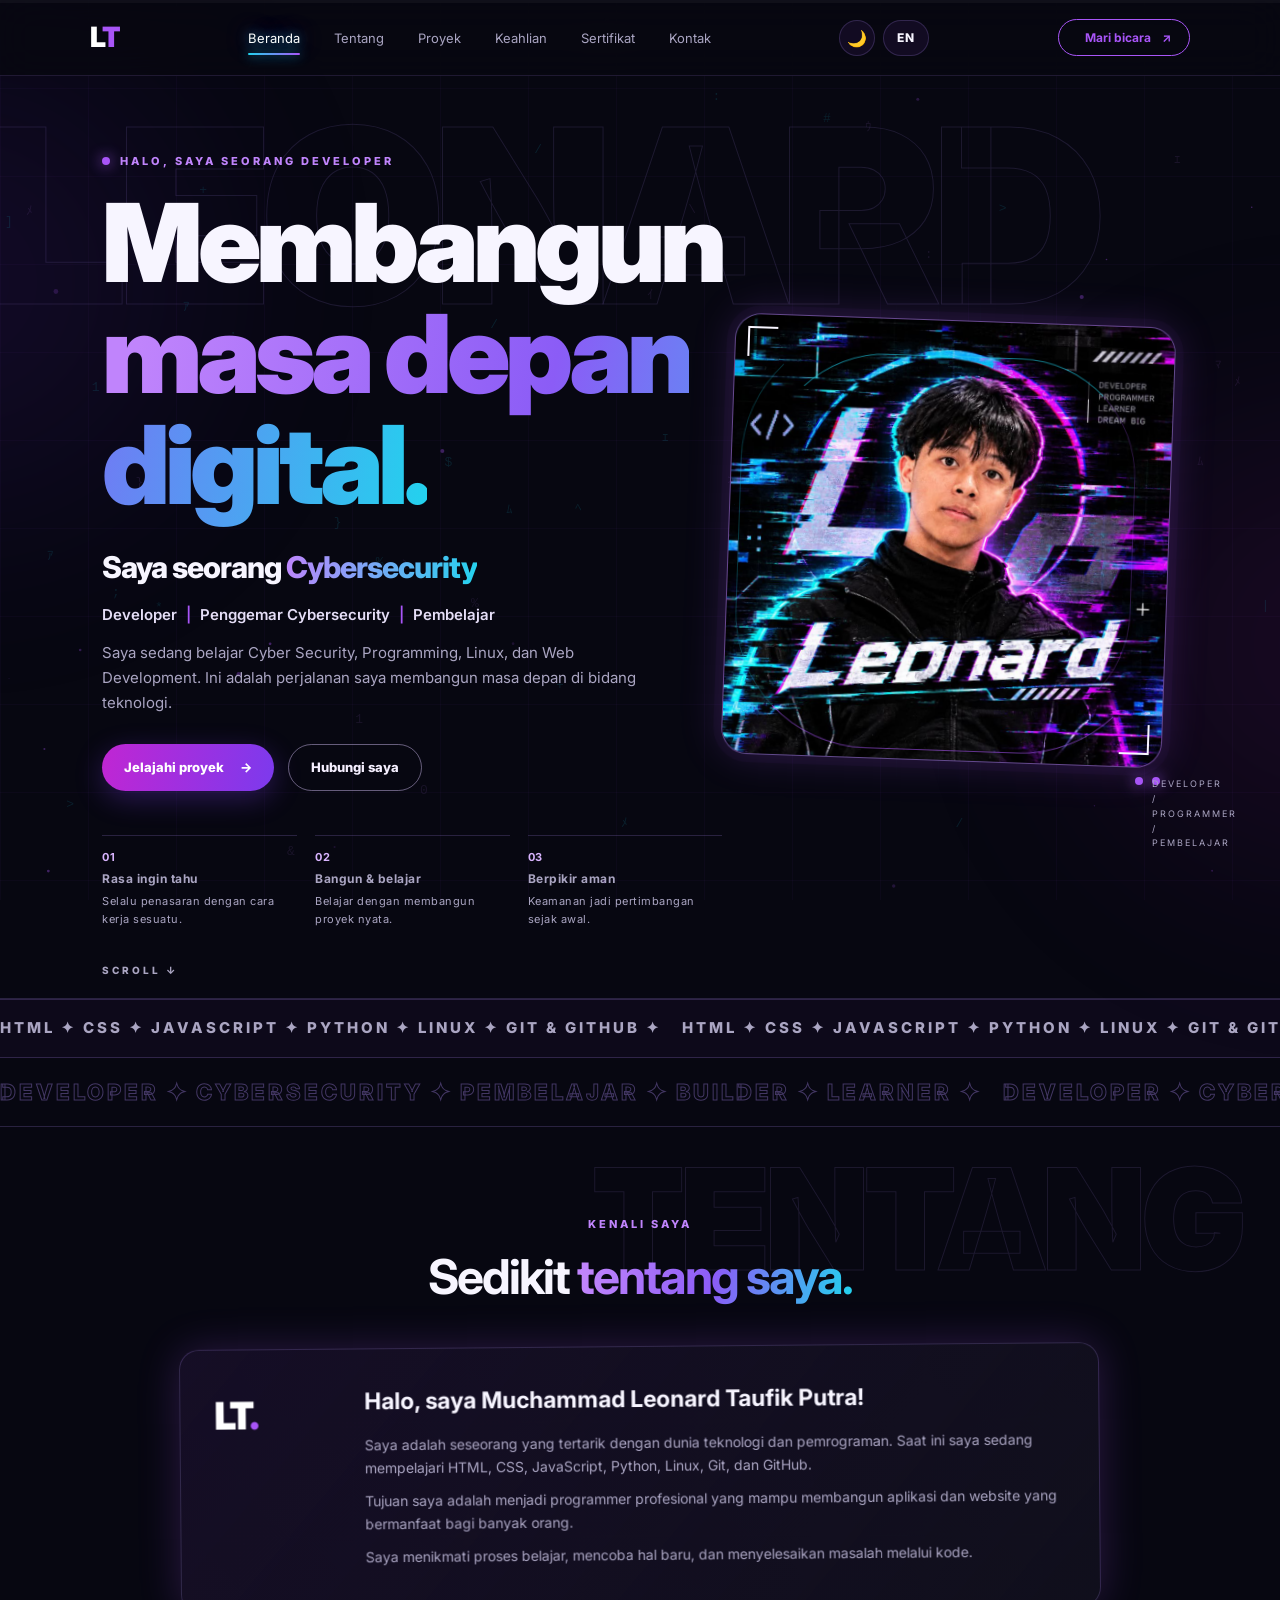
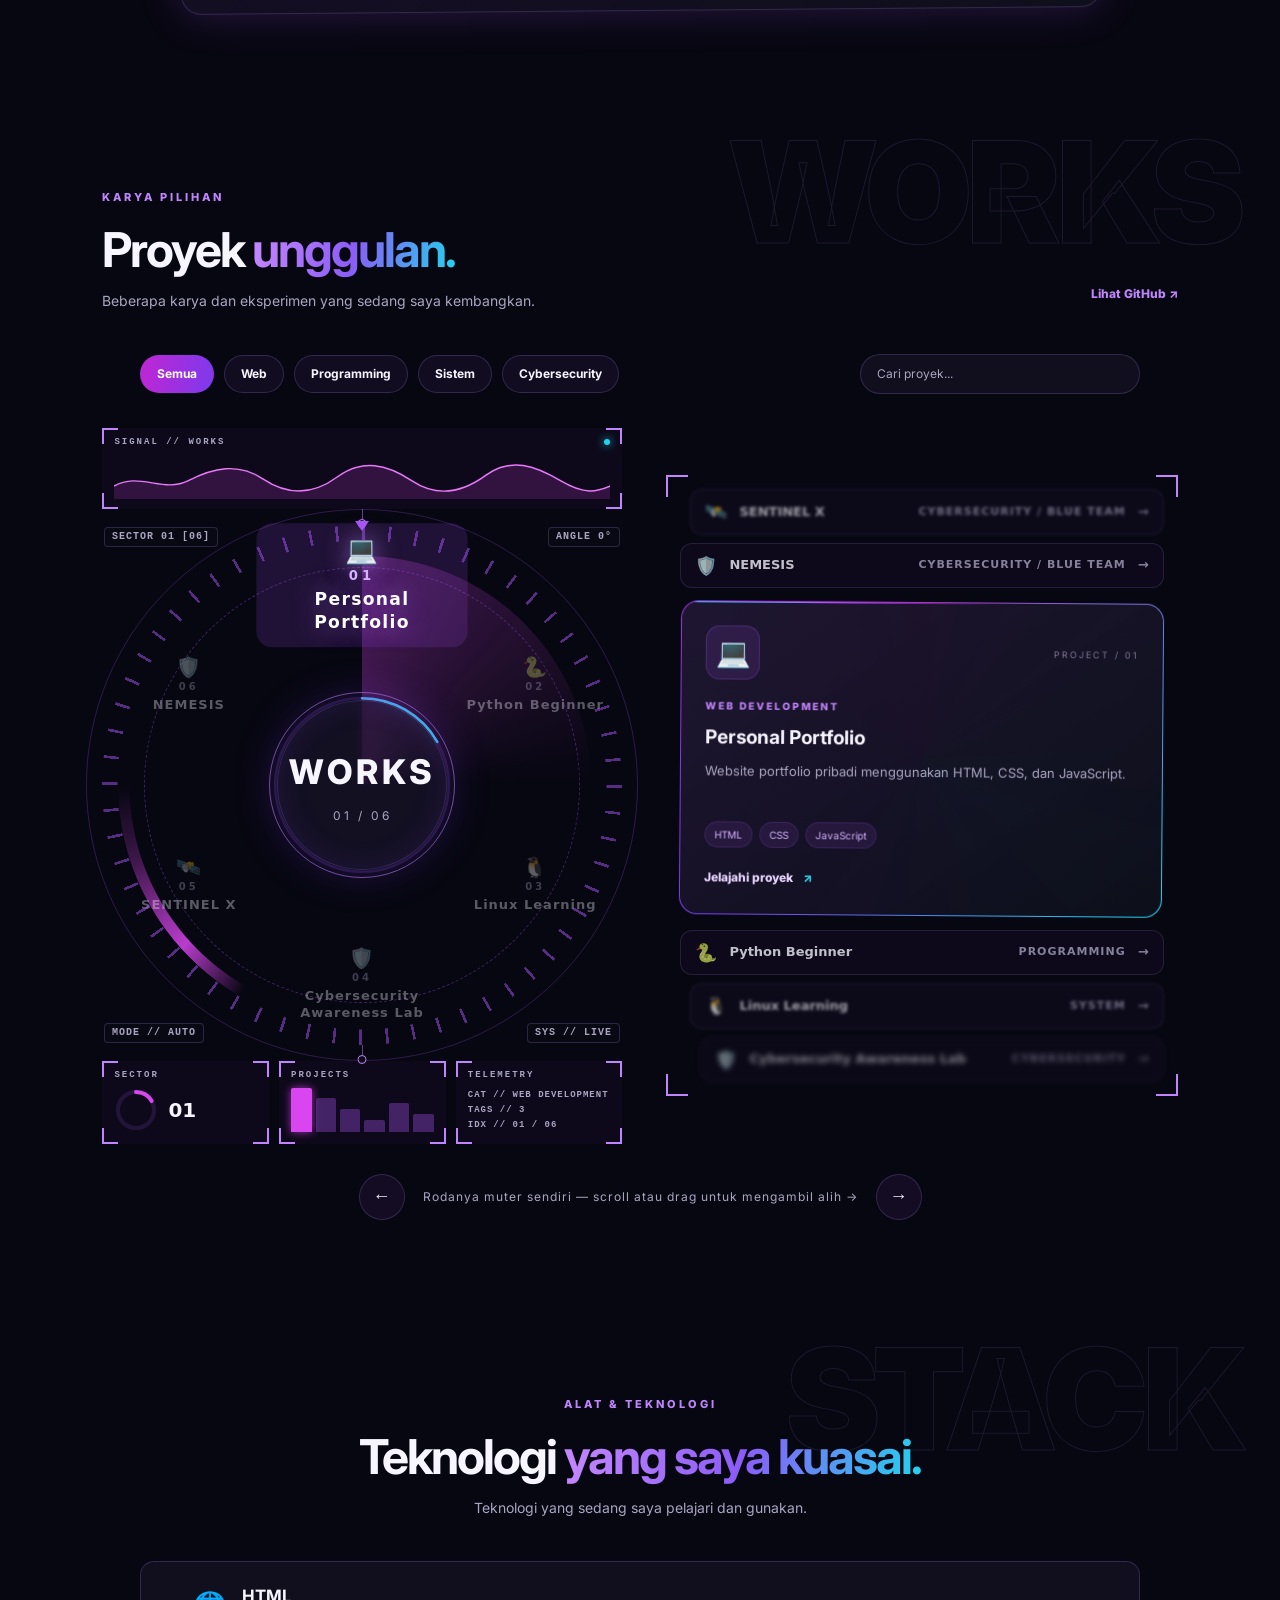
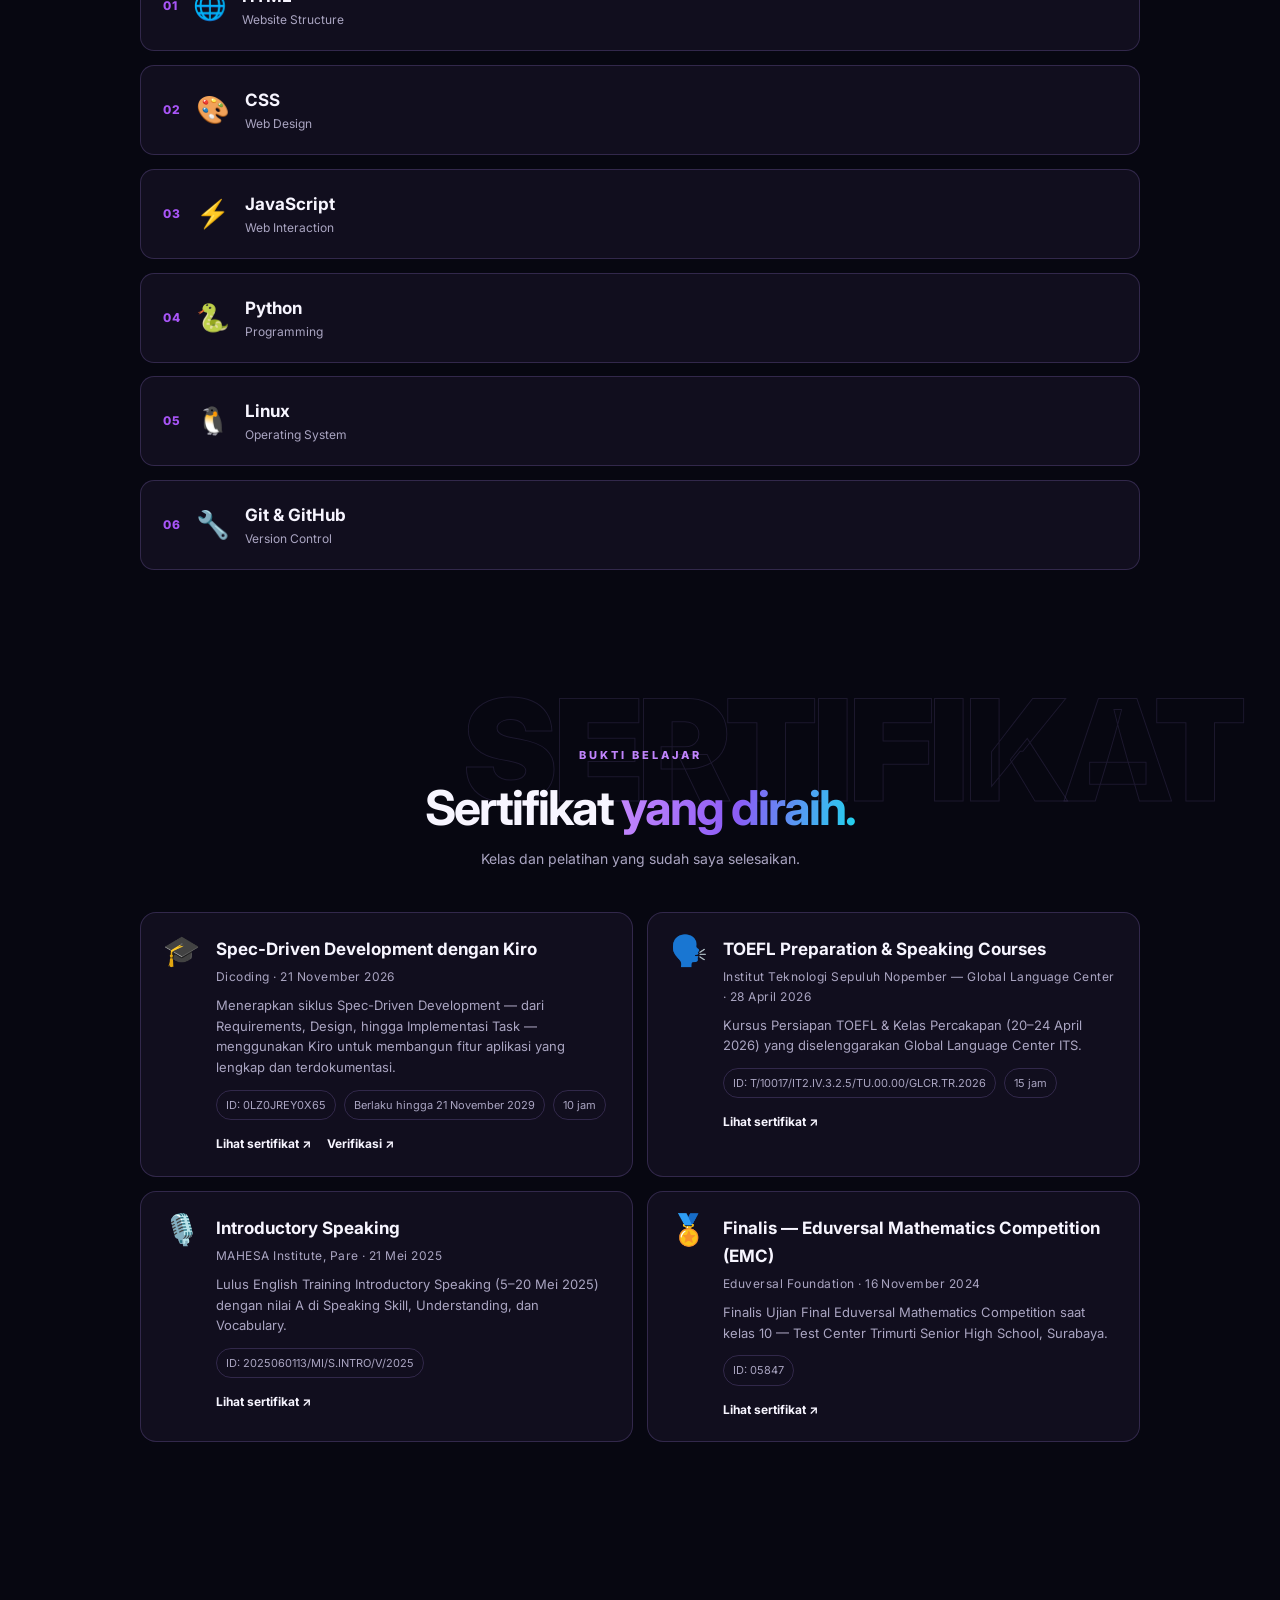
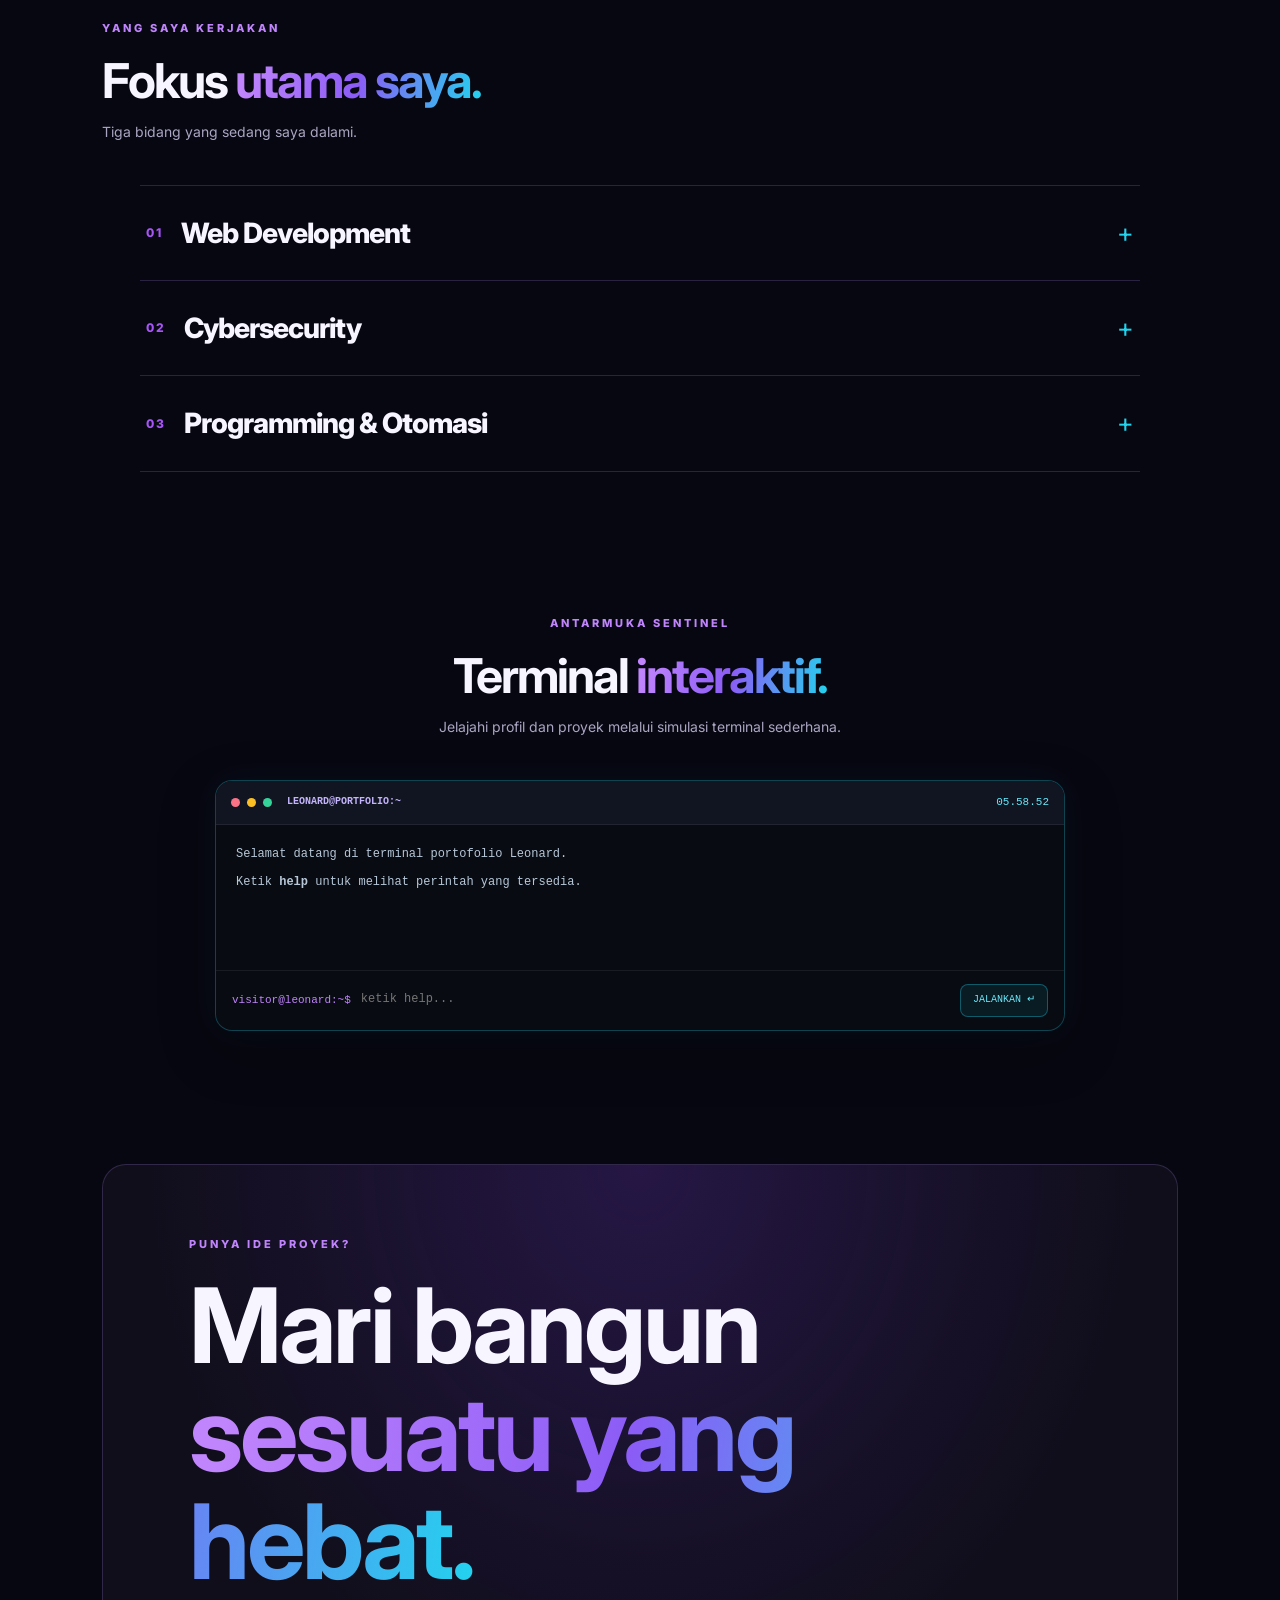
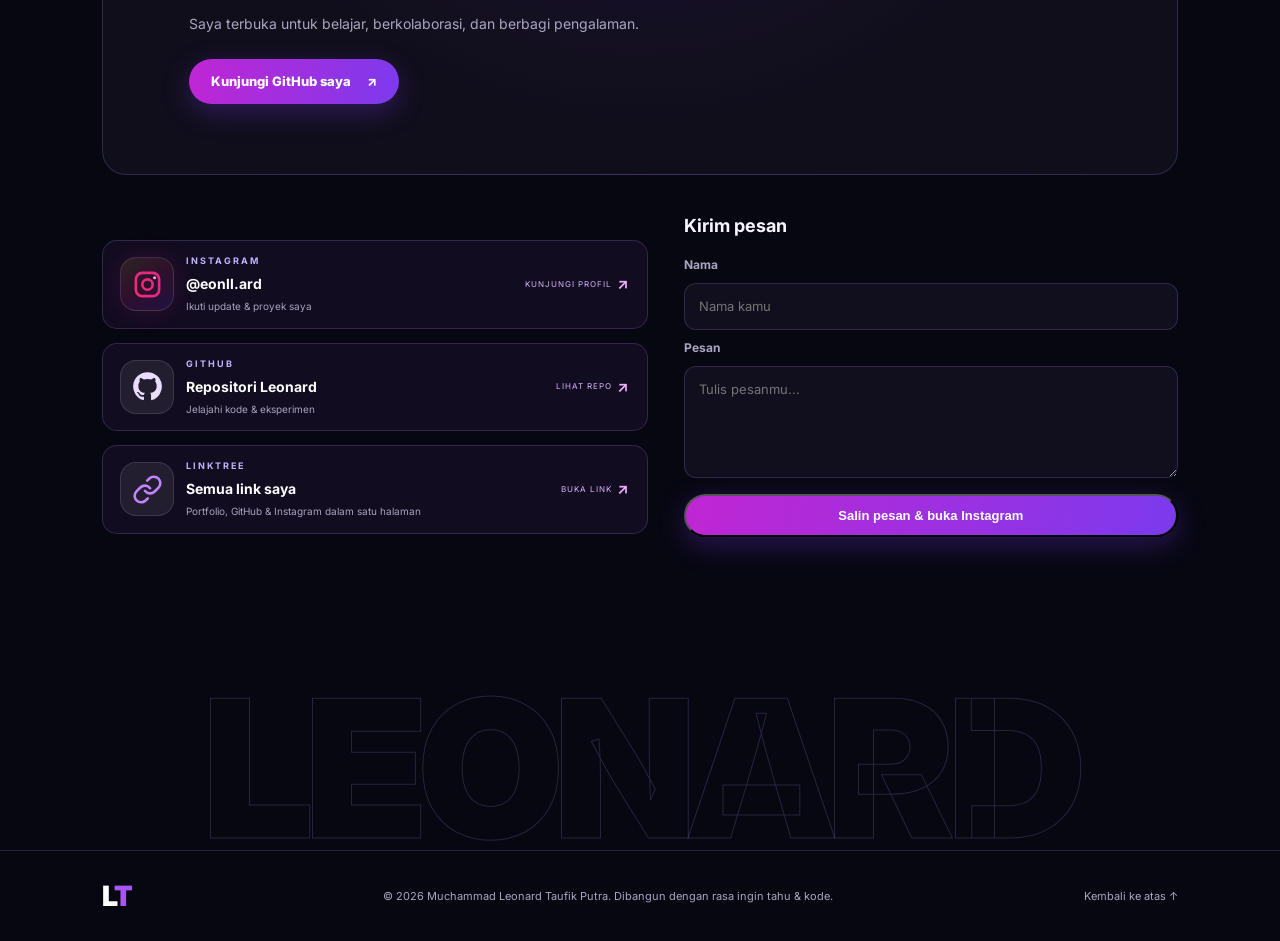
==== commit 3f707c0e: "Add EMC, ITS TOEFL and MAHESA certificates; conditional cert card rendering" ====
--- a/index.html
+++ b/index.html
@@ -33,7 +33,7 @@
   <link rel="preconnect" href="https://fonts.googleapis.com">
   <link rel="preconnect" href="https://fonts.gstatic.com" crossorigin>
   <link href="https://fonts.googleapis.com/css2?family=Inter:wght@400;500;600;700;800;900&display=swap" rel="stylesheet">
-  <link rel="stylesheet" href="style.css?v=certs-v1">
+  <link rel="stylesheet" href="style.css?v=lite-v1">
 </head>
 <body>
   <canvas id="glitchBg" class="glitch-bg" aria-hidden="true"></canvas>
@@ -381,7 +381,8 @@
     let autoTimer = 0, resumeTimer = 0, wheelInView = false, wheelDragging = false, wheelHovered = false;
     function stopAuto() { if (autoTimer) { clearInterval(autoTimer); autoTimer = 0; } if (worksWheel) worksWheel.classList.remove("is-auto"); if (hudMode) hudMode.textContent = "MODE // MANUAL"; }
     function startAuto() {
-      if (autoTimer || window.matchMedia("(prefers-reduced-motion: reduce)").matches) return;
+      // MOBILE LITE MODE (2026-11-22): no wheel auto-rotate on phones / coarse pointers.
+      if (autoTimer || window.matchMedia("(prefers-reduced-motion: reduce)").matches || window.matchMedia("(max-width: 650px), (hover: none) and (pointer: coarse)").matches) return;
       if (worksWheel) worksWheel.classList.add("is-auto");
       if (hudMode) hudMode.textContent = "MODE // AUTO";
       autoTimer = setInterval(() => { if (!document.hidden && wheelInView && !wheelDragging && !wheelHovered) selectProject(wheelIndex + 1); }, 3500);
@@ -547,7 +548,7 @@
         document.querySelectorAll(".about-card p").forEach((p, i) => { if (aboutList[i]) p.textContent = aboutList[i]; });
       }
       if (Array.isArray(data.skills)) document.querySelector(".skills-grid").innerHTML = data.skills.map((skill, i) => '<article class="skill-card"><span class="skill-index">'+String(i+1).padStart(2,"0")+'</span><span class="skill-icon">'+esc(skill.icon)+'</span><div><h3>'+esc(skill.name)+'</h3><p>'+esc(pickText(skill, "description"))+'</p></div></article>').join("");
-      if (Array.isArray(data.certificates)) document.querySelector(".certificates-grid").innerHTML = data.certificates.map(cert => '<article class="cert-card"><span class="cert-icon">'+esc(cert.icon || "🎓")+'</span><div class="cert-body"><h3>'+esc(cert.title)+'</h3><p class="cert-issuer">'+esc(cert.issuer)+' · '+esc(pickText(cert, "date"))+'</p><p class="cert-desc">'+esc(pickText(cert, "description"))+'</p><div class="cert-meta"><span>ID: '+esc(cert.credential)+'</span><span>'+esc(t("certs.valid"))+' '+esc(pickText(cert, "validUntil"))+'</span><span>'+esc(pickText(cert, "hours"))+'</span></div><div class="cert-links"><a href="'+esc(cert.file)+'" target="_blank" rel="noopener noreferrer">'+esc(t("certs.view"))+' <span>↗</span></a><a href="'+esc(cert.verifyUrl)+'" target="_blank" rel="noopener noreferrer">'+esc(t("certs.verify"))+' <span>↗</span></a></div></div></article>').join("");
+      if (Array.isArray(data.certificates)) document.querySelector(".certificates-grid").innerHTML = data.certificates.map(cert => '<article class="cert-card"><span class="cert-icon">'+esc(cert.icon || "🎓")+'</span><div class="cert-body"><h3>'+esc(cert.title)+'</h3><p class="cert-issuer">'+esc(cert.issuer)+' · '+esc(pickText(cert, "date"))+'</p><p class="cert-desc">'+esc(pickText(cert, "description"))+'</p><div class="cert-meta">'+(cert.credential?'<span>ID: '+esc(cert.credential)+'</span>':'')+(pickText(cert, "validUntil")?'<span>'+esc(t("certs.valid"))+' '+esc(pickText(cert, "validUntil"))+'</span>':'')+(pickText(cert, "hours")?'<span>'+esc(pickText(cert, "hours"))+'</span>':'')+'</div><div class="cert-links"><a href="'+esc(cert.file)+'" target="_blank" rel="noopener noreferrer">'+esc(t("certs.view"))+' <span>↗</span></a>'+(cert.verifyUrl?'<a href="'+esc(cert.verifyUrl)+'" target="_blank" rel="noopener noreferrer">'+esc(t("certs.verify"))+' <span>↗</span></a>':'')+'</div></div></article>').join("");
       if (Array.isArray(data.projects)) { allProjects = data.projects; renderProjects(); }
       if (data.contact && (data.contact.description || data.contact.description_en)) document.querySelector(".contact-panel > p:not(.eyebrow)").textContent = pickText(data.contact, "description");
       if (data.contact?.github) document.querySelector(".contact-panel .btn").href = data.contact.github;
@@ -631,7 +632,7 @@
       roleRotator.classList.add("role-swap");
       setTimeout(() => { roleRotator.textContent = t(ROLES[roleIdx]); roleRotator.classList.remove("role-swap"); }, 180);
     }
-    if (roleRotator && !window.matchMedia("(prefers-reduced-motion: reduce)").matches) setInterval(cycleRole, 2400);
+    if (roleRotator && !window.matchMedia("(prefers-reduced-motion: reduce)").matches && !window.matchMedia("(max-width: 650px), (hover: none) and (pointer: coarse)").matches) setInterval(cycleRole, 2400);
     document.querySelectorAll(".service-head").forEach(btn => btn.addEventListener("click", () => {
       const item = btn.closest(".service-item");
       const open = item.classList.toggle("is-open");
@@ -648,6 +649,6 @@
     applyLanguage(currentLang);
     loadPortfolioData();
   </script>
-  <script src="script.js?v=certs-v1"></script>
+  <script src="script.js?v=lite-v1"></script>
 </body>
 </html>
